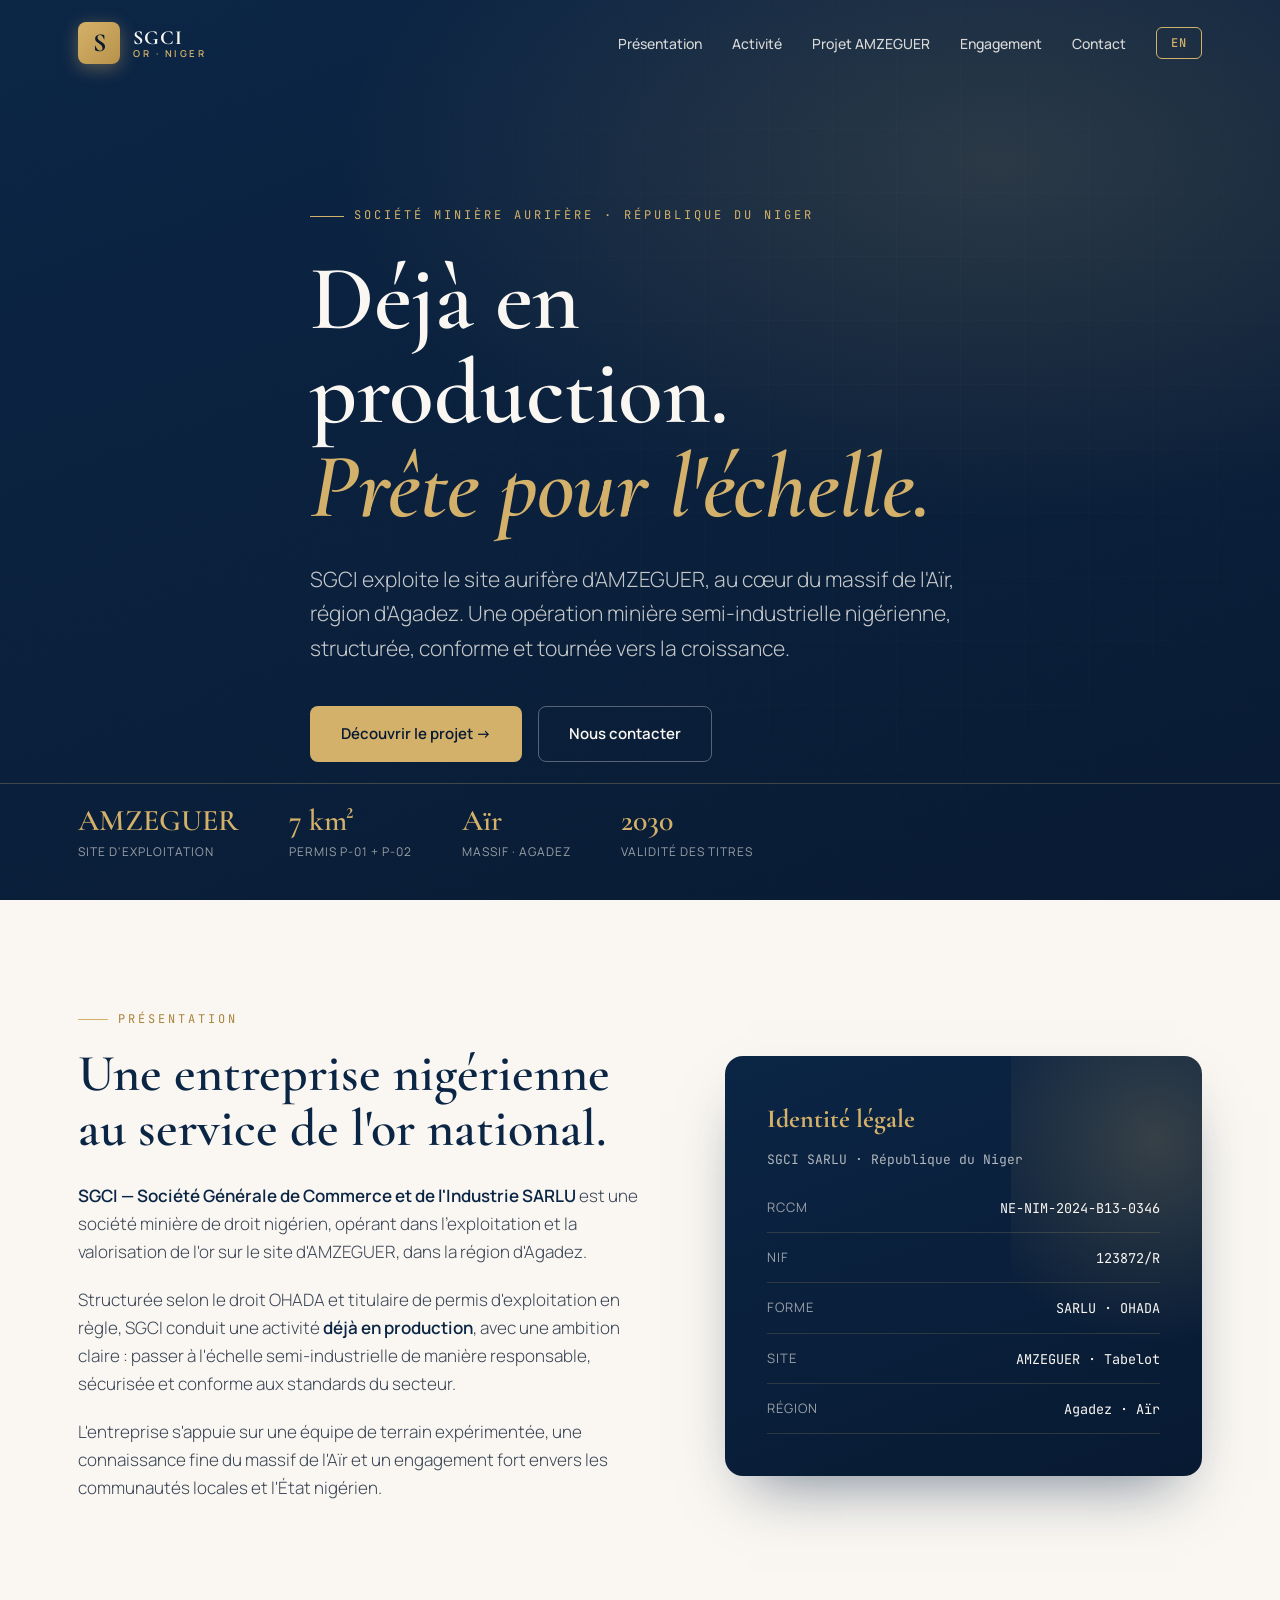
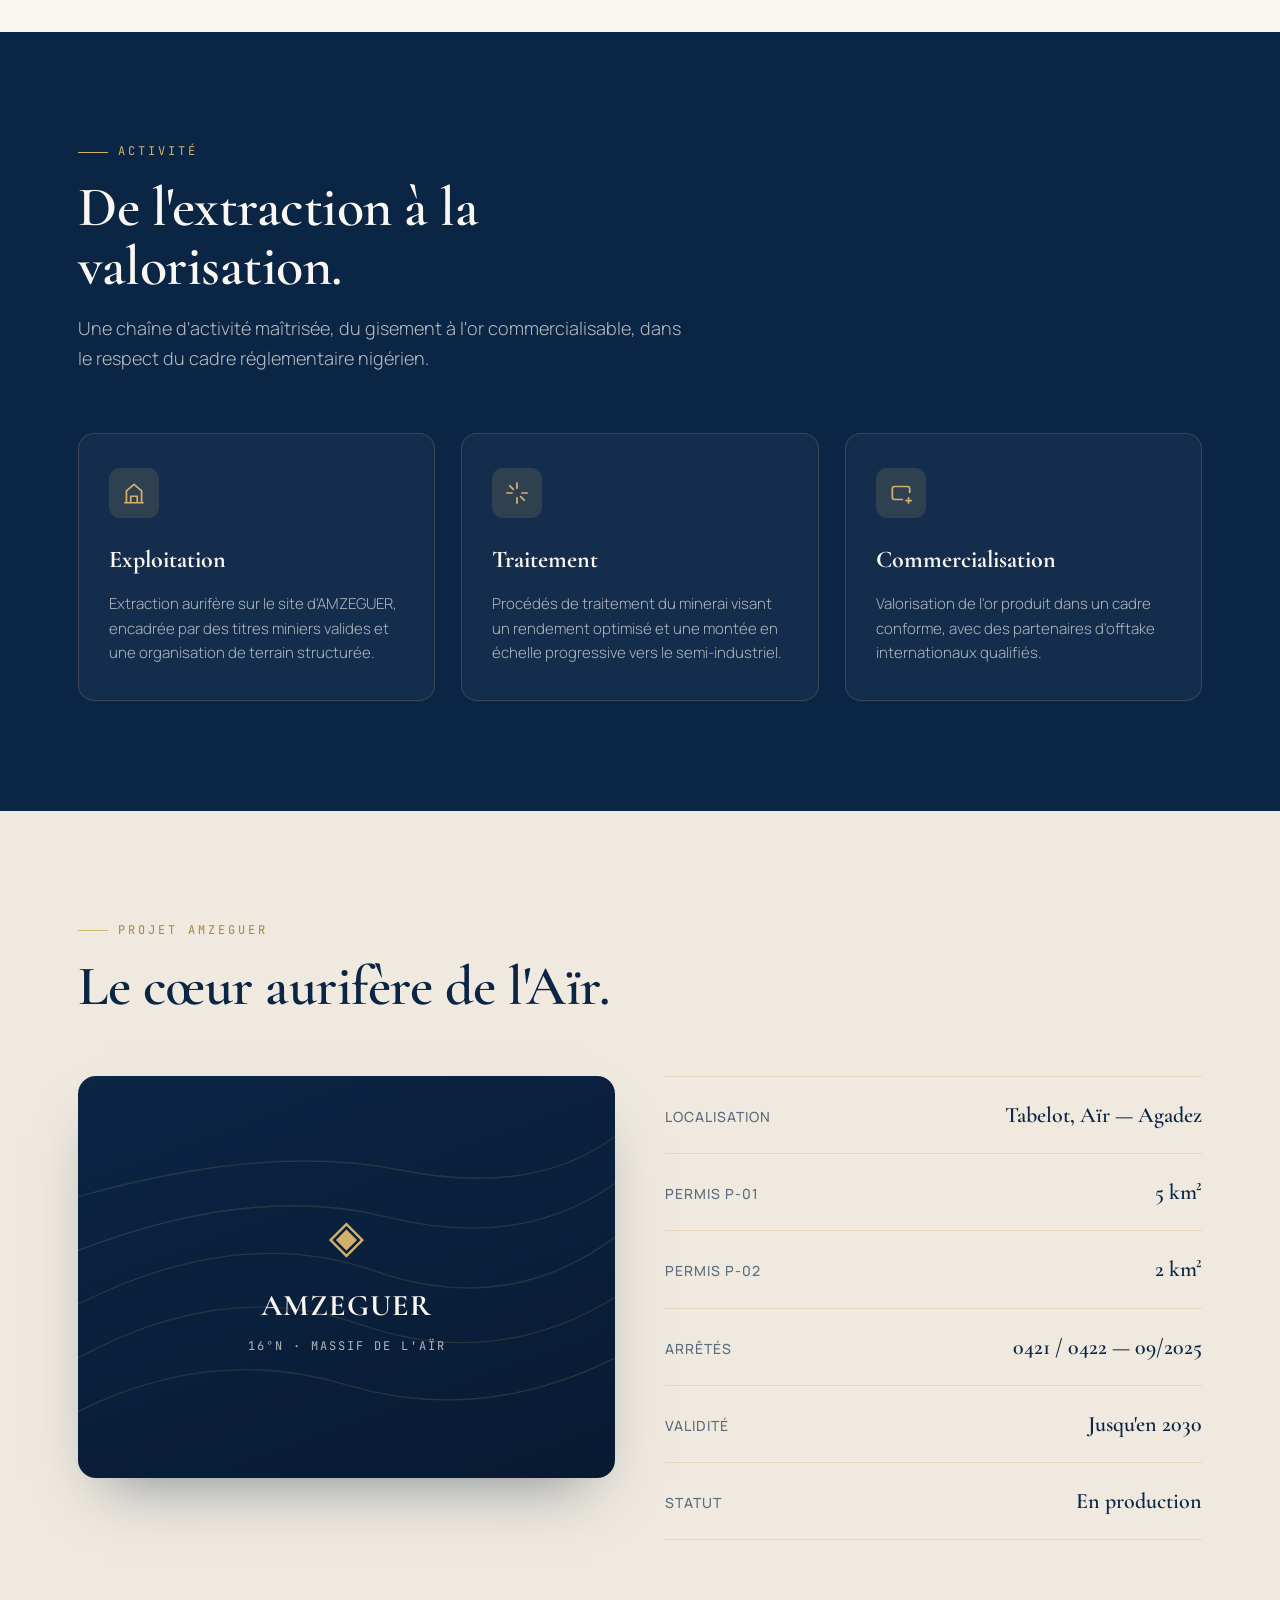
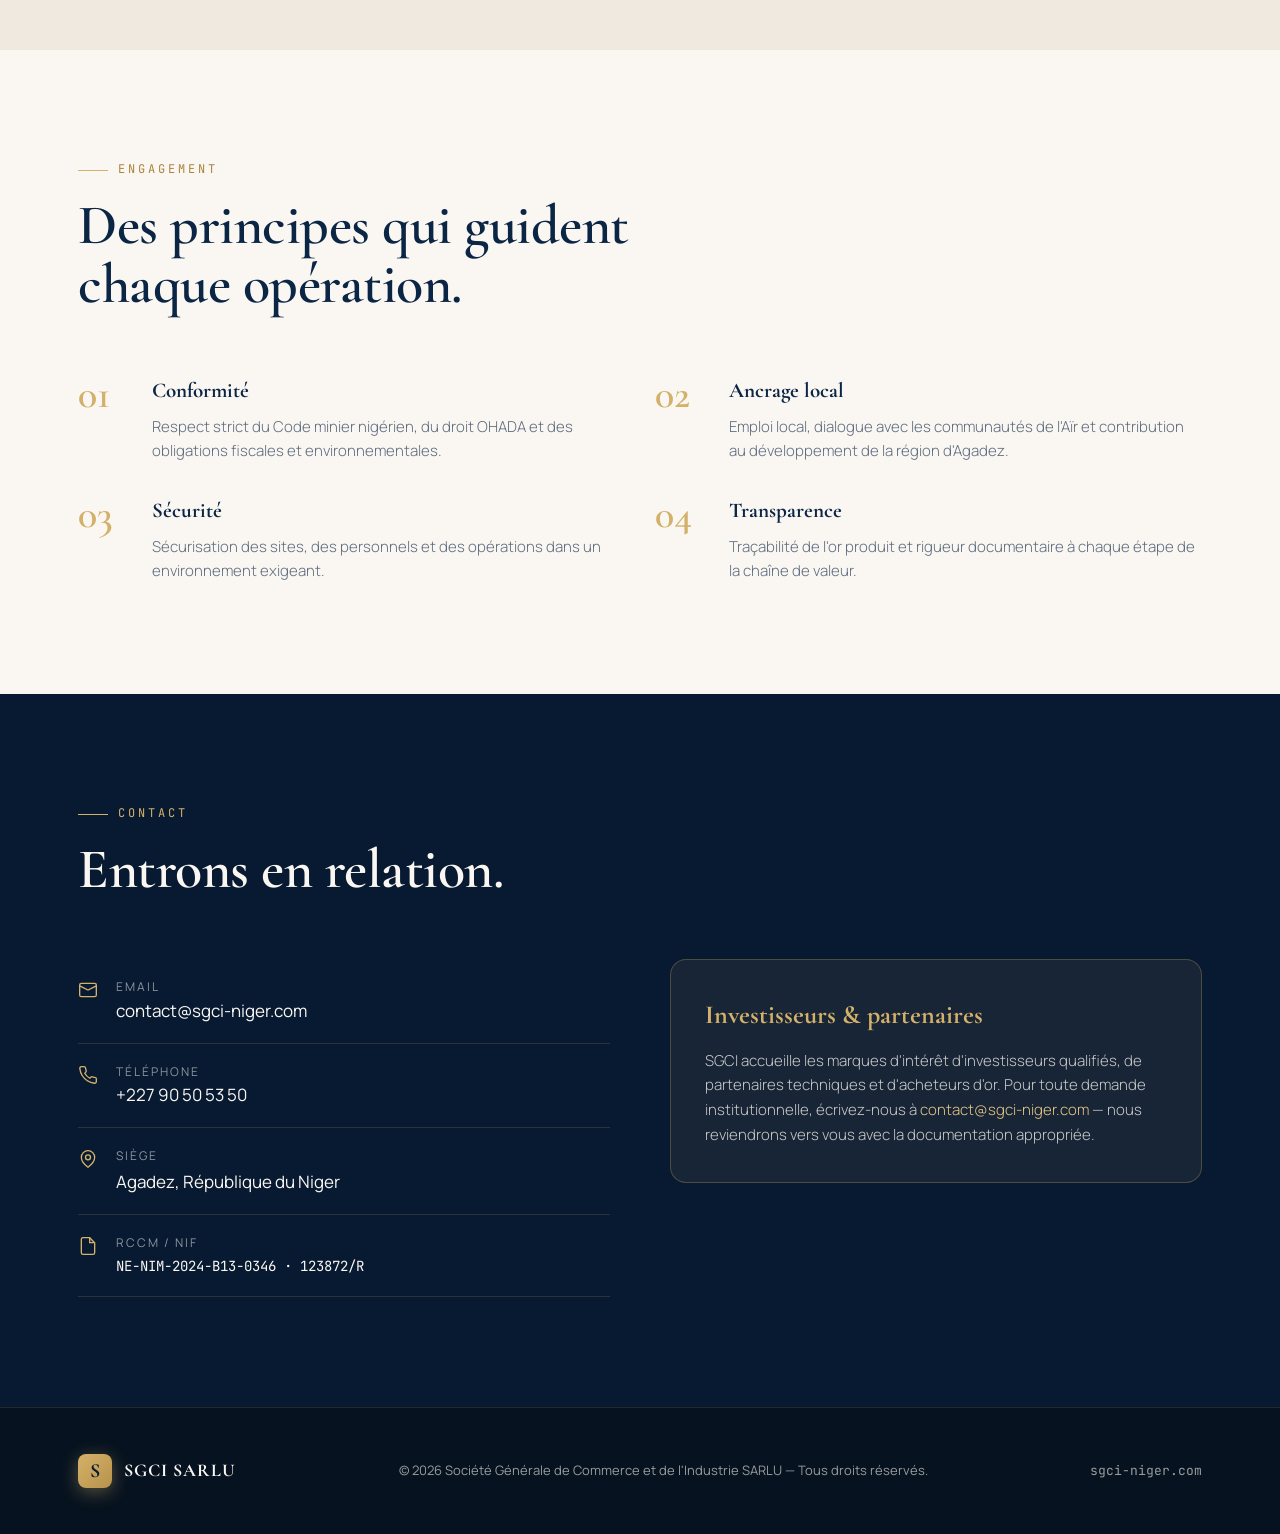
==== index.html @ c8d160c9 "Add files via upload" ====
<!DOCTYPE html>
<html lang="fr">
<head>
<meta charset="UTF-8" />
<meta name="viewport" content="width=device-width, initial-scale=1.0" />
<title>SGCI — Société Générale de Commerce et de l'Industrie | Mine d'or AMZEGUER, Niger</title>
<meta name="description" content="SGCI SARLU — société minière aurifère nigérienne. Exploitation semi-industrielle du site AMZEGUER, massif de l'Aïr, région d'Agadez. Déjà en production." />
<meta name="theme-color" content="#0B2545" />
<link rel="icon" href="data:image/svg+xml,<svg xmlns='http://www.w3.org/2000/svg' viewBox='0 0 100 100'><rect width='100' height='100' fill='%230B2545'/><text x='50' y='68' font-size='52' font-family='Georgia,serif' fill='%23D4B16A' text-anchor='middle' font-weight='700'>S</text></svg>" />
<meta property="og:title" content="SGCI — Mine d'or AMZEGUER, Niger" />
<meta property="og:description" content="Société minière aurifère nigérienne. Déjà en production. Prêt pour l'échelle." />
<meta property="og:type" content="website" />
<meta property="og:url" content="https://sgci-niger.com" />
<link rel="preconnect" href="https://fonts.googleapis.com" />
<link rel="preconnect" href="https://fonts.gstatic.com" crossorigin />
<link href="https://fonts.googleapis.com/css2?family=Cormorant+Garamond:wght@400;500;600;700&family=Manrope:wght@300;400;500;600;700;800&family=JetBrains+Mono:wght@400;500&display=swap" rel="stylesheet" />
<style>
  :root{
    --navy:#0B2545;
    --navy-deep:#081a32;
    --navy-soft:#13355c;
    --gold:#D4B16A;
    --gold-bright:#e6c886;
    --cream:#FAF7F2;
    --cream-dim:#efe9df;
    --ink:#1c2430;
    --muted:#5d6b7e;
    --line:rgba(212,177,106,.28);
  }
  *{margin:0;padding:0;box-sizing:border-box}
  html{scroll-behavior:smooth}
  body{
    font-family:'Manrope',system-ui,sans-serif;
    background:var(--cream);
    color:var(--ink);
    line-height:1.65;
    overflow-x:hidden;
    -webkit-font-smoothing:antialiased;
  }
  h1,h2,h3,.serif{font-family:'Cormorant Garamond',Georgia,serif}
  .mono{font-family:'JetBrains Mono',monospace}
  a{color:inherit;text-decoration:none}
  img{max-width:100%}
  .wrap{max-width:1180px;margin:0 auto;padding:0 28px}

  /* ===== NAV ===== */
  header{
    position:fixed;top:0;left:0;right:0;z-index:100;
    background:rgba(11,37,69,.0);
    transition:background .4s ease, box-shadow .4s ease, padding .4s ease;
    padding:22px 0;
  }
  header.scrolled{
    background:rgba(8,26,50,.96);
    backdrop-filter:blur(12px);
    box-shadow:0 1px 0 var(--line);
    padding:14px 0;
  }
  .navbar{display:flex;align-items:center;justify-content:space-between}
  .logo{display:flex;align-items:center;gap:13px;color:var(--cream)}
  .logo-mark{
    width:42px;height:42px;border-radius:8px;
    background:linear-gradient(135deg,var(--gold),#b8924a);
    display:grid;place-items:center;
    font-family:'Cormorant Garamond',serif;font-weight:700;font-size:26px;color:var(--navy-deep);
    box-shadow:0 4px 18px rgba(212,177,106,.4);
  }
  .logo-txt{display:flex;flex-direction:column;line-height:1.05}
  .logo-txt b{font-size:20px;font-weight:700;letter-spacing:1px;font-family:'Cormorant Garamond',serif}
  .logo-txt span{font-size:9.5px;letter-spacing:2.5px;text-transform:uppercase;color:var(--gold);font-weight:600}
  nav ul{display:flex;gap:30px;list-style:none;align-items:center}
  nav a{color:var(--cream);font-size:14px;font-weight:500;opacity:.85;transition:opacity .2s,color .2s;position:relative}
  nav a:hover{opacity:1;color:var(--gold-bright)}
  .lang-btn{
    border:1px solid var(--gold);color:var(--gold);
    background:transparent;padding:7px 14px;border-radius:6px;
    font-family:'JetBrains Mono',monospace;font-size:12px;font-weight:500;cursor:pointer;
    letter-spacing:1px;transition:all .25s;
  }
  .lang-btn:hover{background:var(--gold);color:var(--navy-deep)}
  .burger{display:none;flex-direction:column;gap:5px;cursor:pointer;background:none;border:none;padding:6px}
  .burger span{width:24px;height:2px;background:var(--cream);transition:.3s}

  /* ===== HERO ===== */
  .hero{
    min-height:100vh;position:relative;display:flex;align-items:center;
    background:
      radial-gradient(1100px 600px at 78% 18%, rgba(212,177,106,.16), transparent 60%),
      linear-gradient(160deg,var(--navy) 0%, var(--navy-deep) 100%);
    color:var(--cream);overflow:hidden;
  }
  .hero::after{
    content:"";position:absolute;inset:0;opacity:.5;pointer-events:none;
    background-image:
      linear-gradient(rgba(212,177,106,.05) 1px,transparent 1px),
      linear-gradient(90deg,rgba(212,177,106,.05) 1px,transparent 1px);
    background-size:64px 64px;
    mask-image:radial-gradient(circle at 70% 40%, black, transparent 75%);
  }
  .hero-grain{position:absolute;inset:0;opacity:.05;mix-blend-mode:overlay;pointer-events:none;
    background-image:url("data:image/svg+xml,%3Csvg xmlns='http://www.w3.org/2000/svg' width='200' height='200'%3E%3Cfilter id='n'%3E%3CfeTurbulence type='fractalNoise' baseFrequency='.9' numOctaves='3'/%3E%3C/filter%3E%3Crect width='200' height='200' filter='url(%23n)'/%3E%3C/svg%3E");}
  .hero-inner{position:relative;z-index:2;padding-top:60px}
  .eyebrow{
    display:inline-flex;align-items:center;gap:10px;
    font-family:'JetBrains Mono',monospace;font-size:12px;letter-spacing:3px;
    text-transform:uppercase;color:var(--gold);margin-bottom:26px;
    opacity:0;animation:rise .8s .1s forwards;
  }
  .eyebrow::before{content:"";width:34px;height:1px;background:var(--gold)}
  .hero h1{
    font-size:clamp(46px,7.5vw,92px);font-weight:600;line-height:1.02;
    letter-spacing:-.5px;margin-bottom:28px;max-width:15ch;
    opacity:0;animation:rise .9s .25s forwards;
  }
  .hero h1 em{font-style:italic;color:var(--gold)}
  .hero-sub{
    font-size:clamp(17px,2vw,21px);color:rgba(250,247,242,.78);
    max-width:54ch;font-weight:300;margin-bottom:40px;
    opacity:0;animation:rise .9s .45s forwards;
  }
  .hero-cta{display:flex;gap:16px;flex-wrap:wrap;opacity:0;animation:rise .9s .6s forwards}
  .btn{
    padding:15px 30px;border-radius:8px;font-weight:600;font-size:15px;
    cursor:pointer;transition:all .3s;display:inline-flex;align-items:center;gap:10px;border:1px solid transparent;
  }
  .btn-gold{background:var(--gold);color:var(--navy-deep)}
  .btn-gold:hover{background:var(--gold-bright);transform:translateY(-2px);box-shadow:0 10px 28px rgba(212,177,106,.35)}
  .btn-ghost{border-color:rgba(250,247,242,.32);color:var(--cream)}
  .btn-ghost:hover{border-color:var(--gold);color:var(--gold)}
  .hero-meta{
    position:absolute;bottom:38px;left:0;right:0;z-index:2;
    border-top:1px solid var(--line);
    opacity:0;animation:rise 1s .9s forwards;
  }
  .hero-meta .wrap{display:flex;gap:50px;flex-wrap:wrap;padding-top:22px}
  .hm-item .k{font-family:'Cormorant Garamond',serif;font-size:30px;color:var(--gold);font-weight:600;line-height:1}
  .hm-item .l{font-size:12px;color:rgba(250,247,242,.6);letter-spacing:1px;text-transform:uppercase;margin-top:6px}

  @keyframes rise{to{opacity:1;transform:translateY(0)}}
  .eyebrow,.hero h1,.hero-sub,.hero-cta,.hero-meta{transform:translateY(22px)}

  /* ===== SECTIONS ===== */
  section{padding:110px 0}
  .sec-head{margin-bottom:60px;max-width:62ch}
  .sec-tag{font-family:'JetBrains Mono',monospace;font-size:12px;letter-spacing:3px;text-transform:uppercase;color:#a8853d;margin-bottom:16px;display:flex;align-items:center;gap:10px}
  .sec-tag::before{content:"";width:30px;height:1px;background:var(--gold)}
  .sec-head h2{font-size:clamp(34px,4.6vw,56px);font-weight:600;line-height:1.05;letter-spacing:-.5px;color:var(--navy)}
  .sec-head p{margin-top:18px;font-size:18px;color:var(--muted);font-weight:300}

  /* about */
  .about{background:var(--cream)}
  .about-grid{display:grid;grid-template-columns:1.1fr .9fr;gap:64px;align-items:center}
  .about-text p{font-size:17px;color:#3a4555;margin-bottom:20px;font-weight:300}
  .about-text p strong{color:var(--navy);font-weight:600}
  .about-card{
    background:linear-gradient(160deg,var(--navy),var(--navy-deep));
    border-radius:18px;padding:42px;color:var(--cream);position:relative;overflow:hidden;
    box-shadow:0 30px 60px -25px rgba(11,37,69,.55);
  }
  .about-card::before{content:"";position:absolute;top:-40%;right:-20%;width:60%;height:120%;
    background:radial-gradient(circle,rgba(212,177,106,.22),transparent 70%)}
  .about-card h3{font-size:26px;color:var(--gold);margin-bottom:8px;position:relative}
  .about-card .reg{font-family:'JetBrains Mono',monospace;font-size:13px;color:rgba(250,247,242,.7);position:relative}
  .reg-list{margin-top:26px;position:relative;display:flex;flex-direction:column;gap:14px}
  .reg-row{display:flex;justify-content:space-between;gap:18px;border-bottom:1px solid rgba(212,177,106,.18);padding-bottom:13px}
  .reg-row .rk{font-size:13px;color:rgba(250,247,242,.6);text-transform:uppercase;letter-spacing:1px}
  .reg-row .rv{font-family:'JetBrains Mono',monospace;font-size:13.5px;color:var(--cream);text-align:right}

  /* activity / cards */
  .alt{background:var(--navy);color:var(--cream)}
  .alt .sec-head h2{color:var(--cream)}
  .alt .sec-tag{color:var(--gold)}
  .alt .sec-head p{color:rgba(250,247,242,.72)}
  .cards{display:grid;grid-template-columns:repeat(3,1fr);gap:26px}
  .card{
    background:rgba(250,247,242,.04);border:1px solid rgba(212,177,106,.2);
    border-radius:16px;padding:34px 30px;transition:transform .35s,border-color .35s,background .35s;
  }
  .card:hover{transform:translateY(-6px);border-color:var(--gold);background:rgba(212,177,106,.07)}
  .card .ico{width:50px;height:50px;border-radius:11px;background:rgba(212,177,106,.14);display:grid;place-items:center;margin-bottom:22px;color:var(--gold)}
  .card h3{font-size:24px;color:var(--cream);margin-bottom:12px}
  .card p{font-size:15px;color:rgba(250,247,242,.68);font-weight:300}

  /* project */
  .project{background:var(--cream-dim)}
  .proj-grid{display:grid;grid-template-columns:1fr 1fr;gap:50px;align-items:start}
  .proj-visual{
    background:linear-gradient(160deg,var(--navy),var(--navy-deep));border-radius:18px;
    aspect-ratio:4/3;position:relative;overflow:hidden;display:grid;place-items:center;
    box-shadow:0 30px 60px -28px rgba(11,37,69,.5);
  }
  .topo{position:absolute;inset:0;opacity:.5}
  .topo svg{width:100%;height:100%}
  .proj-visual .badge{
    position:relative;z-index:2;text-align:center;color:var(--cream);
  }
  .proj-visual .badge .pin{font-size:46px;color:var(--gold);margin-bottom:8px}
  .proj-visual .badge b{font-family:'Cormorant Garamond',serif;font-size:30px;display:block;letter-spacing:1px}
  .proj-visual .badge span{font-family:'JetBrains Mono',monospace;font-size:12px;color:rgba(250,247,242,.7);letter-spacing:2px}
  .proj-facts{display:flex;flex-direction:column;gap:0}
  .fact{border-bottom:1px solid var(--line);padding:20px 0;display:flex;justify-content:space-between;gap:20px;align-items:baseline}
  .fact:first-child{border-top:1px solid var(--line)}
  .fact .fk{font-size:14px;color:var(--muted);text-transform:uppercase;letter-spacing:1px;font-weight:500}
  .fact .fv{font-family:'Cormorant Garamond',serif;font-size:22px;color:var(--navy);font-weight:600;text-align:right}

  /* values */
  .values-grid{display:grid;grid-template-columns:repeat(2,1fr);gap:30px}
  .val{display:flex;gap:20px;align-items:flex-start}
  .val .n{font-family:'Cormorant Garamond',serif;font-size:40px;color:var(--gold);line-height:1;font-weight:600;min-width:54px}
  .val h3{font-size:21px;color:var(--navy);margin-bottom:6px}
  .val p{font-size:15px;color:var(--muted);font-weight:300}

  /* contact */
  .contact{background:var(--navy-deep);color:var(--cream)}
  .contact .sec-head h2{color:var(--cream)}
  .contact .sec-tag{color:var(--gold)}
  .ct-grid{display:grid;grid-template-columns:1fr 1fr;gap:60px;align-items:start}
  .ct-row{display:flex;gap:18px;align-items:flex-start;padding:18px 0;border-bottom:1px solid rgba(212,177,106,.16)}
  .ct-row .ci{color:var(--gold);margin-top:3px}
  .ct-row .cl{font-size:12px;letter-spacing:2px;text-transform:uppercase;color:rgba(250,247,242,.55)}
  .ct-row .cv{font-size:17px;color:var(--cream);margin-top:2px}
  .ct-row a.cv:hover{color:var(--gold-bright)}
  .ct-note{background:rgba(212,177,106,.08);border:1px solid var(--line);border-radius:16px;padding:34px}
  .ct-note h3{font-size:26px;color:var(--gold);margin-bottom:12px}
  .ct-note p{font-size:15px;color:rgba(250,247,242,.78);font-weight:300}

  /* footer */
  footer{background:#06121f;color:rgba(250,247,242,.6);padding:46px 0;border-top:1px solid rgba(212,177,106,.15)}
  .foot{display:flex;justify-content:space-between;align-items:center;gap:24px;flex-wrap:wrap}
  .foot .fl{display:flex;align-items:center;gap:12px;color:var(--cream)}
  .foot .fl b{font-family:'Cormorant Garamond',serif;font-size:18px;letter-spacing:1px}
  .foot small{font-size:13px}

  /* reveal */
  .reveal{opacity:0;transform:translateY(34px);transition:opacity .8s ease,transform .8s ease}
  .reveal.in{opacity:1;transform:none}

  /* responsive */
  @media(max-width:900px){
    nav ul{position:fixed;inset:0 0 0 auto;width:74%;max-width:320px;background:var(--navy-deep);
      flex-direction:column;justify-content:center;gap:28px;transform:translateX(100%);transition:transform .4s;padding:40px}
    nav ul.open{transform:translateX(0)}
    .burger{display:flex;z-index:120}
    .about-grid,.proj-grid,.ct-grid,.values-grid{grid-template-columns:1fr;gap:40px}
    .cards{grid-template-columns:1fr}
    section{padding:80px 0}
    .hero-meta{position:static;margin-top:50px}
  }
</style>
</head>
<body>

<header id="hdr">
  <div class="wrap navbar">
    <a href="#top" class="logo">
      <span class="logo-mark">S</span>
      <span class="logo-txt"><b>SGCI</b><span data-i18n="brandSub">Or · Niger</span></span>
    </a>
    <nav>
      <ul id="menu">
        <li><a href="#about" data-i18n="navAbout">Présentation</a></li>
        <li><a href="#activity" data-i18n="navActivity">Activité</a></li>
        <li><a href="#project" data-i18n="navProject">Projet AMZEGUER</a></li>
        <li><a href="#values" data-i18n="navValues">Engagement</a></li>
        <li><a href="#contact" data-i18n="navContact">Contact</a></li>
        <li><button class="lang-btn" id="lang">EN</button></li>
      </ul>
    </nav>
    <button class="burger" id="burger"><span></span><span></span><span></span></button>
  </div>
</header>

<!-- HERO -->
<section class="hero" id="top">
  <div class="hero-grain"></div>
  <div class="wrap hero-inner">
    <span class="eyebrow" data-i18n="heroEyebrow">Société minière aurifère · République du Niger</span>
    <h1 data-i18n="heroTitle">Déjà en production.<br><em>Prête pour l'échelle.</em></h1>
    <p class="hero-sub" data-i18n="heroSub">SGCI exploite le site aurifère d'AMZEGUER, au cœur du massif de l'Aïr, région d'Agadez. Une opération minière semi-industrielle nigérienne, structurée, conforme et tournée vers la croissance.</p>
    <div class="hero-cta">
      <a href="#project" class="btn btn-gold" data-i18n="heroCta1">Découvrir le projet →</a>
      <a href="#contact" class="btn btn-ghost" data-i18n="heroCta2">Nous contacter</a>
    </div>
  </div>
  <div class="hero-meta">
    <div class="wrap">
      <div class="hm-item"><div class="k">AMZEGUER</div><div class="l" data-i18n="hmSite">Site d'exploitation</div></div>
      <div class="hm-item"><div class="k">7 km²</div><div class="l" data-i18n="hmPermits">Permis P-01 + P-02</div></div>
      <div class="hm-item"><div class="k">Aïr</div><div class="l" data-i18n="hmRegion">Massif · Agadez</div></div>
      <div class="hm-item"><div class="k">2030</div><div class="l" data-i18n="hmValidity">Validité des titres</div></div>
    </div>
  </div>
</section>

<!-- ABOUT -->
<section class="about" id="about">
  <div class="wrap">
    <div class="about-grid">
      <div class="about-text reveal">
        <div class="sec-tag" data-i18n="navAbout">Présentation</div>
        <h2 class="serif" style="font-size:clamp(32px,4.4vw,52px);font-weight:600;color:var(--navy);line-height:1.06;margin-bottom:26px" data-i18n="aboutH">Une entreprise nigérienne au service de l'or national.</h2>
        <p data-i18n="aboutP1"><strong>SGCI — Société Générale de Commerce et de l'Industrie SARLU</strong> est une société minière de droit nigérien, opérant dans l'exploitation et la valorisation de l'or sur le site d'AMZEGUER, dans la région d'Agadez.</p>
        <p data-i18n="aboutP2">Structurée selon le droit OHADA et titulaire de permis d'exploitation en règle, SGCI conduit une activité <strong>déjà en production</strong>, avec une ambition claire : passer à l'échelle semi-industrielle de manière responsable, sécurisée et conforme aux standards du secteur.</p>
        <p data-i18n="aboutP3">L'entreprise s'appuie sur une équipe de terrain expérimentée, une connaissance fine du massif de l'Aïr et un engagement fort envers les communautés locales et l'État nigérien.</p>
      </div>
      <div class="about-card reveal">
        <h3 class="serif" data-i18n="cardTitle">Identité légale</h3>
        <div class="reg" data-i18n="cardSub">SGCI SARLU · République du Niger</div>
        <div class="reg-list">
          <div class="reg-row"><span class="rk">RCCM</span><span class="rv">NE-NIM-2024-B13-0346</span></div>
          <div class="reg-row"><span class="rk">NIF</span><span class="rv">123872/R</span></div>
          <div class="reg-row"><span class="rk" data-i18n="rkForm">Forme</span><span class="rv">SARLU · OHADA</span></div>
          <div class="reg-row"><span class="rk" data-i18n="rkSite">Site</span><span class="rv">AMZEGUER · Tabelot</span></div>
          <div class="reg-row"><span class="rk" data-i18n="rkRegion">Région</span><span class="rv">Agadez · Aïr</span></div>
        </div>
      </div>
    </div>
  </div>
</section>

<!-- ACTIVITY -->
<section class="alt" id="activity">
  <div class="wrap">
    <div class="sec-head reveal">
      <div class="sec-tag" data-i18n="navActivity">Activité</div>
      <h2 data-i18n="actH">De l'extraction à la valorisation.</h2>
      <p data-i18n="actP">Une chaîne d'activité maîtrisée, du gisement à l'or commercialisable, dans le respect du cadre réglementaire nigérien.</p>
    </div>
    <div class="cards">
      <div class="card reveal">
        <div class="ico"><svg width="26" height="26" viewBox="0 0 24 24" fill="none" stroke="currentColor" stroke-width="1.6"><path d="M3 21h18M5 21V10l7-6 7 6v11M9 21v-6h6v6"/></svg></div>
        <h3 class="serif" data-i18n="act1H">Exploitation</h3>
        <p data-i18n="act1P">Extraction aurifère sur le site d'AMZEGUER, encadrée par des titres miniers valides et une organisation de terrain structurée.</p>
      </div>
      <div class="card reveal">
        <div class="ico"><svg width="26" height="26" viewBox="0 0 24 24" fill="none" stroke="currentColor" stroke-width="1.6"><path d="M12 2v6m0 8v6M4.9 4.9l4.2 4.2m5.8 5.8l4.2 4.2M2 12h6m8 0h6"/></svg></div>
        <h3 class="serif" data-i18n="act2H">Traitement</h3>
        <p data-i18n="act2P">Procédés de traitement du minerai visant un rendement optimisé et une montée en échelle progressive vers le semi-industriel.</p>
      </div>
      <div class="card reveal">
        <div class="ico"><svg width="26" height="26" viewBox="0 0 24 24" fill="none" stroke="currentColor" stroke-width="1.6"><path d="M20 12V8a2 2 0 0 0-2-2H6a2 2 0 0 0-2 2v8a2 2 0 0 0 2 2h8M16 19h6M19 16v6"/></svg></div>
        <h3 class="serif" data-i18n="act3H">Commercialisation</h3>
        <p data-i18n="act3P">Valorisation de l'or produit dans un cadre conforme, avec des partenaires d'offtake internationaux qualifiés.</p>
      </div>
    </div>
  </div>
</section>

<!-- PROJECT -->
<section class="project" id="project">
  <div class="wrap">
    <div class="sec-head reveal">
      <div class="sec-tag" data-i18n="navProject">Projet AMZEGUER</div>
      <h2 data-i18n="projH">Le cœur aurifère de l'Aïr.</h2>
    </div>
    <div class="proj-grid">
      <div class="proj-visual reveal">
        <div class="topo">
          <svg viewBox="0 0 400 300" preserveAspectRatio="none" fill="none" stroke="rgba(212,177,106,.3)" stroke-width="1">
            <path d="M0 250 Q100 200 200 230 T400 210"/><path d="M0 210 Q110 150 210 185 T400 165"/>
            <path d="M0 170 Q120 110 220 145 T400 120"/><path d="M0 130 Q130 80 230 105 T400 80"/>
            <path d="M0 90 Q140 50 240 70 T400 45"/>
          </svg>
        </div>
        <div class="badge">
          <div class="pin">◈</div>
          <b>AMZEGUER</b>
          <span>16°N · MASSIF DE L'AÏR</span>
        </div>
      </div>
      <div class="proj-facts reveal">
        <div class="fact"><span class="fk" data-i18n="pf1k">Localisation</span><span class="fv" data-i18n="pf1v">Tabelot, Aïr — Agadez</span></div>
        <div class="fact"><span class="fk" data-i18n="pf2k">Permis P-01</span><span class="fv">5 km²</span></div>
        <div class="fact"><span class="fk" data-i18n="pf3k">Permis P-02</span><span class="fv">2 km²</span></div>
        <div class="fact"><span class="fk" data-i18n="pf4k">Arrêtés</span><span class="fv">0421 / 0422 — 09/2025</span></div>
        <div class="fact"><span class="fk" data-i18n="pf5k" data-i18n-attr>Validité</span><span class="fv" data-i18n="pf5v">Jusqu'en 2030</span></div>
        <div class="fact"><span class="fk" data-i18n="pf6k">Statut</span><span class="fv" data-i18n="pf6v">En production</span></div>
      </div>
    </div>
  </div>
</section>

<!-- VALUES -->
<section class="values" id="values">
  <div class="wrap">
    <div class="sec-head reveal">
      <div class="sec-tag" data-i18n="navValues">Engagement</div>
      <h2 data-i18n="valH">Des principes qui guident chaque opération.</h2>
    </div>
    <div class="values-grid">
      <div class="val reveal"><span class="n">01</span><div><h3 class="serif" data-i18n="v1H">Conformité</h3><p data-i18n="v1P">Respect strict du Code minier nigérien, du droit OHADA et des obligations fiscales et environnementales.</p></div></div>
      <div class="val reveal"><span class="n">02</span><div><h3 class="serif" data-i18n="v2H">Ancrage local</h3><p data-i18n="v2P">Emploi local, dialogue avec les communautés de l'Aïr et contribution au développement de la région d'Agadez.</p></div></div>
      <div class="val reveal"><span class="n">03</span><div><h3 class="serif" data-i18n="v3H">Sécurité</h3><p data-i18n="v3P">Sécurisation des sites, des personnels et des opérations dans un environnement exigeant.</p></div></div>
      <div class="val reveal"><span class="n">04</span><div><h3 class="serif" data-i18n="v4H">Transparence</h3><p data-i18n="v4P">Traçabilité de l'or produit et rigueur documentaire à chaque étape de la chaîne de valeur.</p></div></div>
    </div>
  </div>
</section>

<!-- CONTACT -->
<section class="contact" id="contact">
  <div class="wrap">
    <div class="sec-head reveal">
      <div class="sec-tag" data-i18n="navContact">Contact</div>
      <h2 data-i18n="ctH">Entrons en relation.</h2>
    </div>
    <div class="ct-grid">
      <div class="reveal">
        <div class="ct-row"><span class="ci"><svg width="20" height="20" viewBox="0 0 24 24" fill="none" stroke="currentColor" stroke-width="1.6"><rect x="2" y="4" width="20" height="16" rx="2"/><path d="m22 7-10 5L2 7"/></svg></span><div><div class="cl" data-i18n="clMail">Email</div><a class="cv" href="mailto:contact@sgci-niger.com">contact@sgci-niger.com</a></div></div>
        <div class="ct-row"><span class="ci"><svg width="20" height="20" viewBox="0 0 24 24" fill="none" stroke="currentColor" stroke-width="1.6"><path d="M22 16.9v3a2 2 0 0 1-2.2 2 19.8 19.8 0 0 1-8.6-3 19.5 19.5 0 0 1-6-6 19.8 19.8 0 0 1-3-8.6A2 2 0 0 1 4.1 2h3a2 2 0 0 1 2 1.7c.1 1 .4 1.9.7 2.8a2 2 0 0 1-.5 2.1L8.1 9.9a16 16 0 0 0 6 6l1.3-1.3a2 2 0 0 1 2.1-.4c.9.3 1.8.6 2.8.7a2 2 0 0 1 1.8 2Z"/></svg></span><div><div class="cl" data-i18n="clPhone">Téléphone</div><a class="cv" href="tel:+22790505350">+227 90 50 53 50</a></div></div>
        <div class="ct-row"><span class="ci"><svg width="20" height="20" viewBox="0 0 24 24" fill="none" stroke="currentColor" stroke-width="1.6"><path d="M20 10c0 6-8 12-8 12s-8-6-8-12a8 8 0 0 1 16 0Z"/><circle cx="12" cy="10" r="3"/></svg></span><div><div class="cl" data-i18n="clAddr">Siège</div><div class="cv" data-i18n="clAddrV">Agadez, République du Niger</div></div></div>
        <div class="ct-row"><span class="ci"><svg width="20" height="20" viewBox="0 0 24 24" fill="none" stroke="currentColor" stroke-width="1.6"><path d="M14 2H6a2 2 0 0 0-2 2v16a2 2 0 0 0 2 2h12a2 2 0 0 0 2-2V8z"/><path d="M14 2v6h6"/></svg></span><div><div class="cl">RCCM / NIF</div><div class="cv mono" style="font-size:14px">NE-NIM-2024-B13-0346 · 123872/R</div></div></div>
      </div>
      <div class="ct-note reveal">
        <h3 class="serif" data-i18n="noteH">Investisseurs & partenaires</h3>
        <p data-i18n="noteP">SGCI accueille les marques d'intérêt d'investisseurs qualifiés, de partenaires techniques et d'acheteurs d'or. Pour toute demande institutionnelle, écrivez-nous à <a href="mailto:contact@sgci-niger.com" style="color:var(--gold-bright)">contact@sgci-niger.com</a> — nous reviendrons vers vous avec la documentation appropriée.</p>
      </div>
    </div>
  </div>
</section>

<footer>
  <div class="wrap foot">
    <div class="fl"><span class="logo-mark" style="width:34px;height:34px;font-size:20px">S</span><b>SGCI SARLU</b></div>
    <small data-i18n="footRights">© 2026 Société Générale de Commerce et de l'Industrie SARLU — Tous droits réservés.</small>
    <small class="mono">sgci-niger.com</small>
  </div>
</footer>

<script>
  /* ===== i18n ===== */
  const I18N = {
    fr:{
      brandSub:"Or · Niger",
      navAbout:"Présentation",navActivity:"Activité",navProject:"Projet AMZEGUER",navValues:"Engagement",navContact:"Contact",
      heroEyebrow:"Société minière aurifère · République du Niger",
      heroTitle:"Déjà en production.<br><em>Prête pour l'échelle.</em>",
      heroSub:"SGCI exploite le site aurifère d'AMZEGUER, au cœur du massif de l'Aïr, région d'Agadez. Une opération minière semi-industrielle nigérienne, structurée, conforme et tournée vers la croissance.",
      heroCta1:"Découvrir le projet →",heroCta2:"Nous contacter",
      hmSite:"Site d'exploitation",hmPermits:"Permis P-01 + P-02",hmRegion:"Massif · Agadez",hmValidity:"Validité des titres",
      aboutH:"Une entreprise nigérienne au service de l'or national.",
      aboutP1:"<strong>SGCI — Société Générale de Commerce et de l'Industrie SARLU</strong> est une société minière de droit nigérien, opérant dans l'exploitation et la valorisation de l'or sur le site d'AMZEGUER, dans la région d'Agadez.",
      aboutP2:"Structurée selon le droit OHADA et titulaire de permis d'exploitation en règle, SGCI conduit une activité <strong>déjà en production</strong>, avec une ambition claire : passer à l'échelle semi-industrielle de manière responsable, sécurisée et conforme aux standards du secteur.",
      aboutP3:"L'entreprise s'appuie sur une équipe de terrain expérimentée, une connaissance fine du massif de l'Aïr et un engagement fort envers les communautés locales et l'État nigérien.",
      cardTitle:"Identité légale",cardSub:"SGCI SARLU · République du Niger",
      rkForm:"Forme",rkSite:"Site",rkRegion:"Région",
      actH:"De l'extraction à la valorisation.",
      actP:"Une chaîne d'activité maîtrisée, du gisement à l'or commercialisable, dans le respect du cadre réglementaire nigérien.",
      act1H:"Exploitation",act1P:"Extraction aurifère sur le site d'AMZEGUER, encadrée par des titres miniers valides et une organisation de terrain structurée.",
      act2H:"Traitement",act2P:"Procédés de traitement du minerai visant un rendement optimisé et une montée en échelle progressive vers le semi-industriel.",
      act3H:"Commercialisation",act3P:"Valorisation de l'or produit dans un cadre conforme, avec des partenaires d'offtake internationaux qualifiés.",
      projH:"Le cœur aurifère de l'Aïr.",
      pf1k:"Localisation",pf1v:"Tabelot, Aïr — Agadez",pf2k:"Permis P-01",pf3k:"Permis P-02",pf4k:"Arrêtés",pf5k:"Validité",pf5v:"Jusqu'en 2030",pf6k:"Statut",pf6v:"En production",
      valH:"Des principes qui guident chaque opération.",
      v1H:"Conformité",v1P:"Respect strict du Code minier nigérien, du droit OHADA et des obligations fiscales et environnementales.",
      v2H:"Ancrage local",v2P:"Emploi local, dialogue avec les communautés de l'Aïr et contribution au développement de la région d'Agadez.",
      v3H:"Sécurité",v3P:"Sécurisation des sites, des personnels et des opérations dans un environnement exigeant.",
      v4H:"Transparence",v4P:"Traçabilité de l'or produit et rigueur documentaire à chaque étape de la chaîne de valeur.",
      ctH:"Entrons en relation.",
      clMail:"Email",clPhone:"Téléphone",clAddr:"Siège",clAddrV:"Agadez, République du Niger",
      noteH:"Investisseurs & partenaires",
      noteP:"SGCI accueille les marques d'intérêt d'investisseurs qualifiés, de partenaires techniques et d'acheteurs d'or. Pour toute demande institutionnelle, écrivez-nous à <a href='mailto:contact@sgci-niger.com' style='color:var(--gold-bright)'>contact@sgci-niger.com</a> — nous reviendrons vers vous avec la documentation appropriée.",
      footRights:"© 2026 Société Générale de Commerce et de l'Industrie SARLU — Tous droits réservés."
    },
    en:{
      brandSub:"Gold · Niger",
      navAbout:"Company",navActivity:"Activity",navProject:"AMZEGUER Project",navValues:"Commitment",navContact:"Contact",
      heroEyebrow:"Gold mining company · Republic of Niger",
      heroTitle:"Already in production.<br><em>Ready to scale.</em>",
      heroSub:"SGCI operates the AMZEGUER gold site, in the heart of the Aïr massif, Agadez region. A structured, compliant, growth-oriented Nigerien semi-industrial mining operation.",
      heroCta1:"Explore the project →",heroCta2:"Contact us",
      hmSite:"Operating site",hmPermits:"Permits P-01 + P-02",hmRegion:"Massif · Agadez",hmValidity:"Title validity",
      aboutH:"A Nigerien company in service of national gold.",
      aboutP1:"<strong>SGCI — Société Générale de Commerce et de l'Industrie SARLU</strong> is a Nigerien mining company engaged in the extraction and valorization of gold at the AMZEGUER site, in the Agadez region.",
      aboutP2:"Structured under OHADA law and holding valid exploitation permits, SGCI runs an operation that is <strong>already in production</strong>, with a clear ambition: to scale to semi-industrial capacity responsibly, securely and to industry standards.",
      aboutP3:"The company relies on an experienced field team, deep knowledge of the Aïr massif and a strong commitment to local communities and the Nigerien State.",
      cardTitle:"Legal identity",cardSub:"SGCI SARLU · Republic of Niger",
      rkForm:"Form",rkSite:"Site",rkRegion:"Region",
      actH:"From extraction to valorization.",
      actP:"A mastered value chain, from deposit to marketable gold, in compliance with the Nigerien regulatory framework.",
      act1H:"Extraction",act1P:"Gold extraction at the AMZEGUER site, governed by valid mining titles and a structured field organization.",
      act2H:"Processing",act2P:"Ore processing methods aimed at optimized recovery and a progressive ramp-up toward semi-industrial scale.",
      act3H:"Trading",act3P:"Valorization of produced gold within a compliant framework, with qualified international offtake partners.",
      projH:"The golden heart of the Aïr.",
      pf1k:"Location",pf1v:"Tabelot, Aïr — Agadez",pf2k:"Permit P-01",pf3k:"Permit P-02",pf4k:"Decrees",pf5k:"Validity",pf5v:"Until 2030",pf6k:"Status",pf6v:"In production",
      valH:"Principles that guide every operation.",
      v1H:"Compliance",v1P:"Strict adherence to the Nigerien Mining Code, OHADA law, and fiscal and environmental obligations.",
      v2H:"Local roots",v2P:"Local employment, dialogue with Aïr communities and contribution to the development of the Agadez region.",
      v3H:"Security",v3P:"Securing sites, personnel and operations in a demanding environment.",
      v4H:"Transparency",v4P:"Traceability of produced gold and documentary rigor at every step of the value chain.",
      ctH:"Let's connect.",
      clMail:"Email",clPhone:"Phone",clAddr:"Head office",clAddrV:"Agadez, Republic of Niger",
      noteH:"Investors & partners",
      noteP:"SGCI welcomes expressions of interest from qualified investors, technical partners and gold buyers. For any institutional enquiry, write to us at <a href='mailto:contact@sgci-niger.com' style='color:var(--gold-bright)'>contact@sgci-niger.com</a> — we will revert with the appropriate documentation.",
      footRights:"© 2026 Société Générale de Commerce et de l'Industrie SARLU — All rights reserved."
    }
  };
  let lang='fr';
  function applyLang(l){
    lang=l;
    document.documentElement.lang=l;
    document.querySelectorAll('[data-i18n]').forEach(el=>{
      const k=el.getAttribute('data-i18n');
      if(I18N[l][k]!==undefined) el.innerHTML=I18N[l][k];
    });
    document.getElementById('lang').textContent = l==='fr'?'EN':'FR';
  }
  document.getElementById('lang').addEventListener('click',()=>applyLang(lang==='fr'?'en':'fr'));

  /* nav scroll */
  const hdr=document.getElementById('hdr');
  addEventListener('scroll',()=>hdr.classList.toggle('scrolled',scrollY>40));
  /* burger */
  const burger=document.getElementById('burger'),menu=document.getElementById('menu');
  burger.addEventListener('click',()=>menu.classList.toggle('open'));
  menu.querySelectorAll('a').forEach(a=>a.addEventListener('click',()=>menu.classList.remove('open')));
  /* reveal */
  const io=new IntersectionObserver(es=>es.forEach(e=>{if(e.isIntersecting){e.target.classList.add('in');io.unobserve(e.target)}}),{threshold:.15});
  document.querySelectorAll('.reveal').forEach(el=>io.observe(el));

  applyLang('fr');
</script>
</body>
</html>
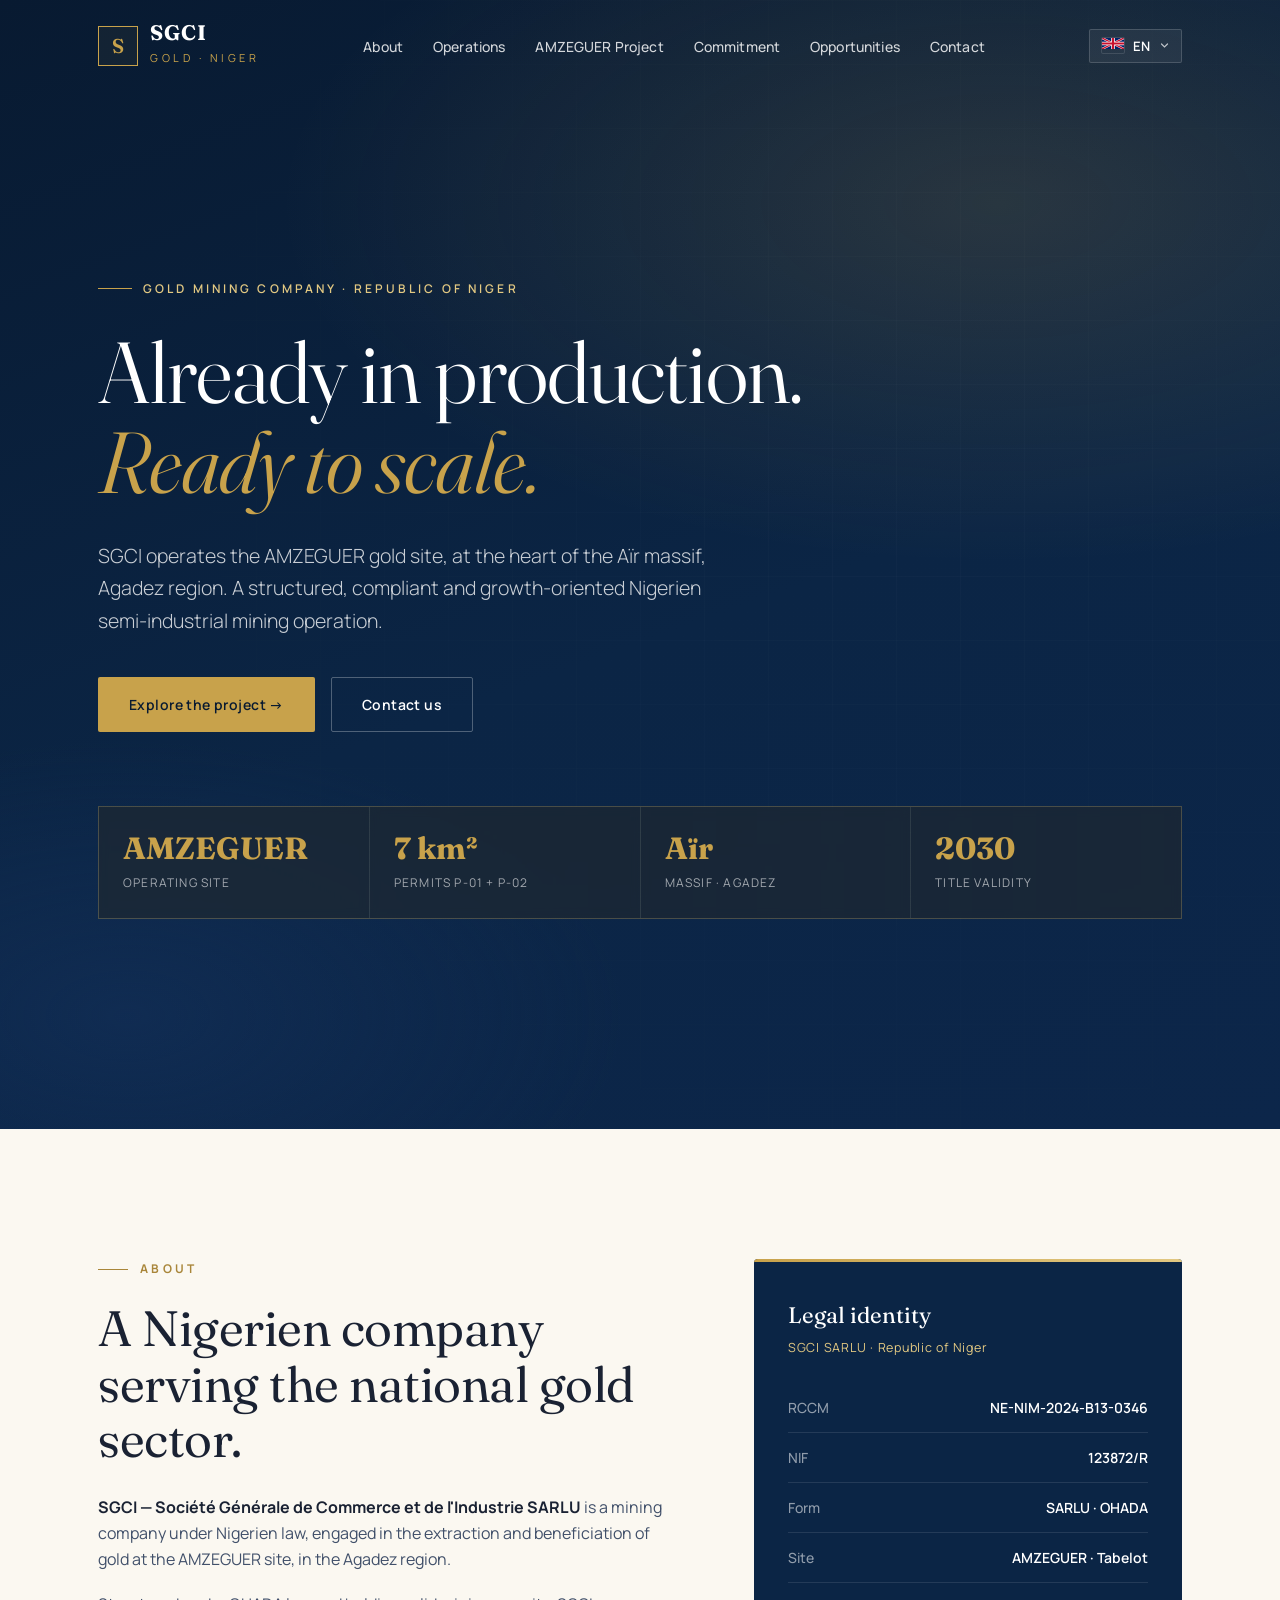
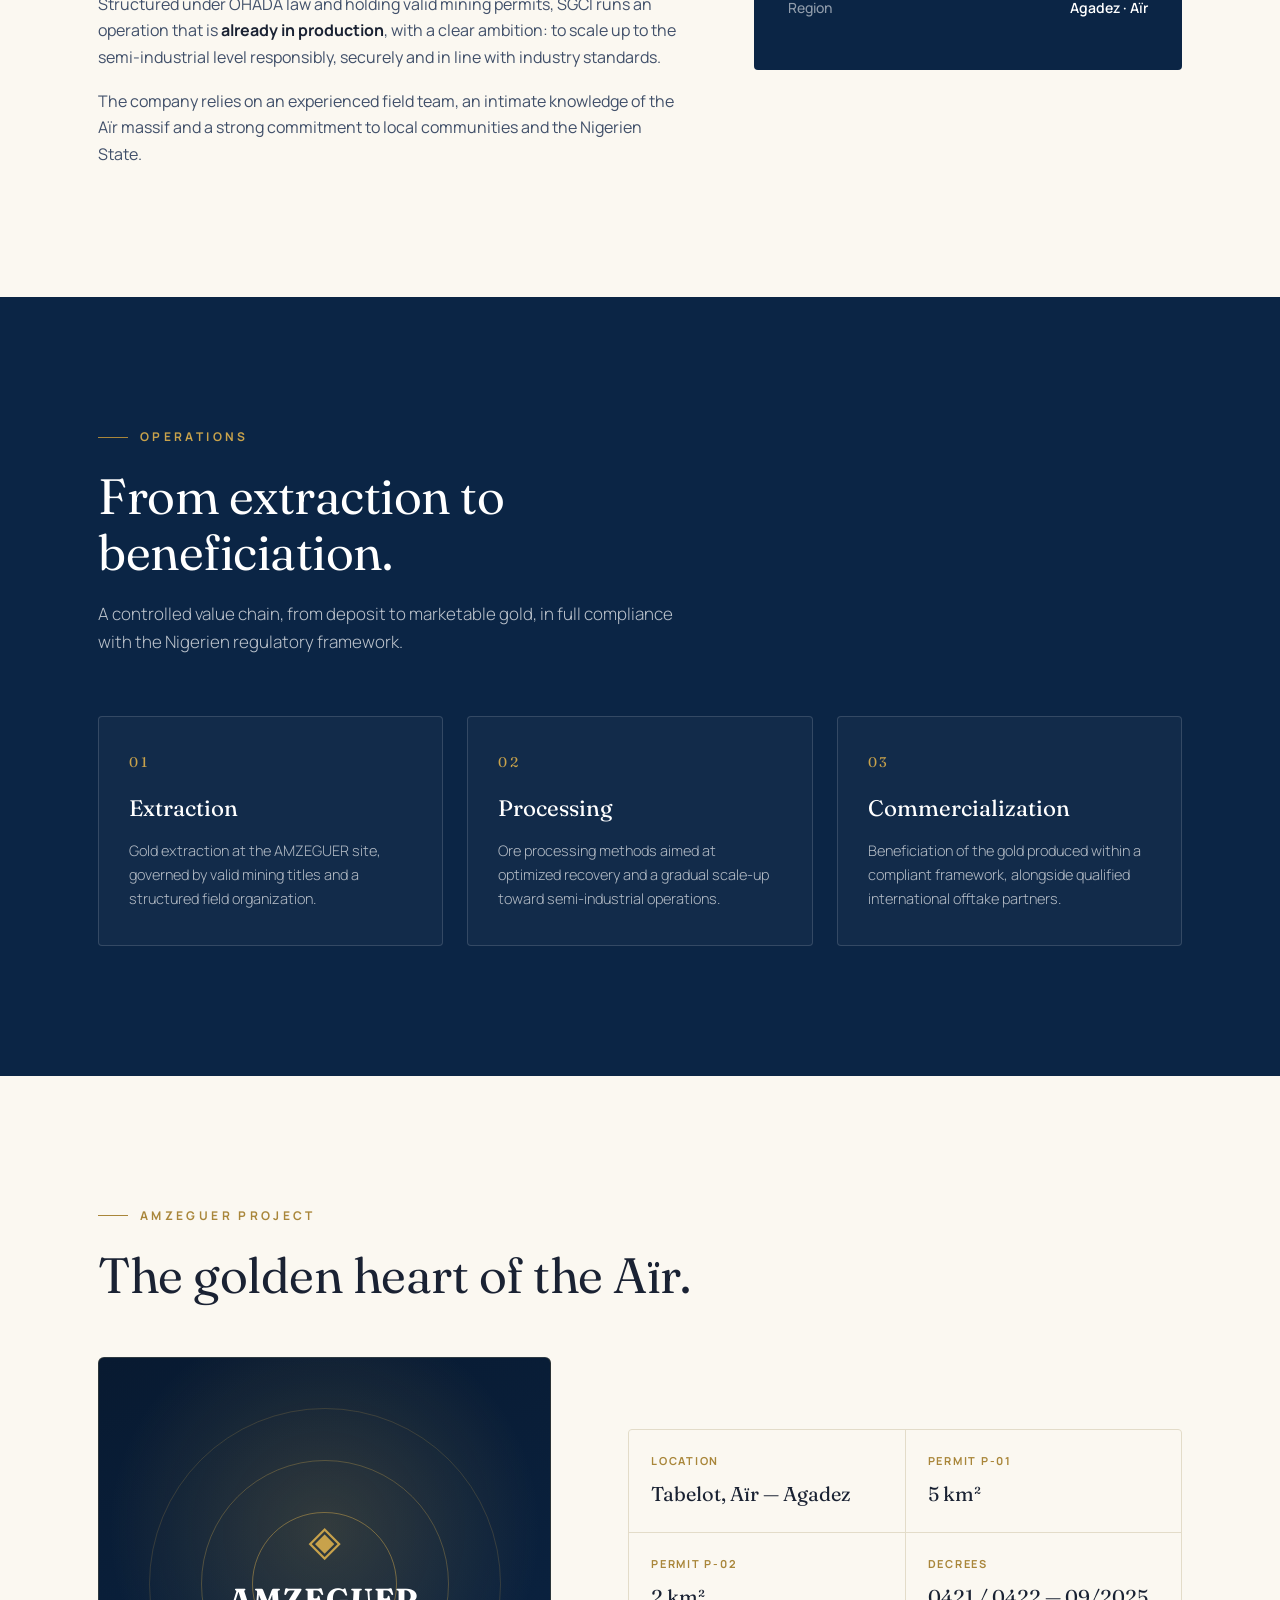
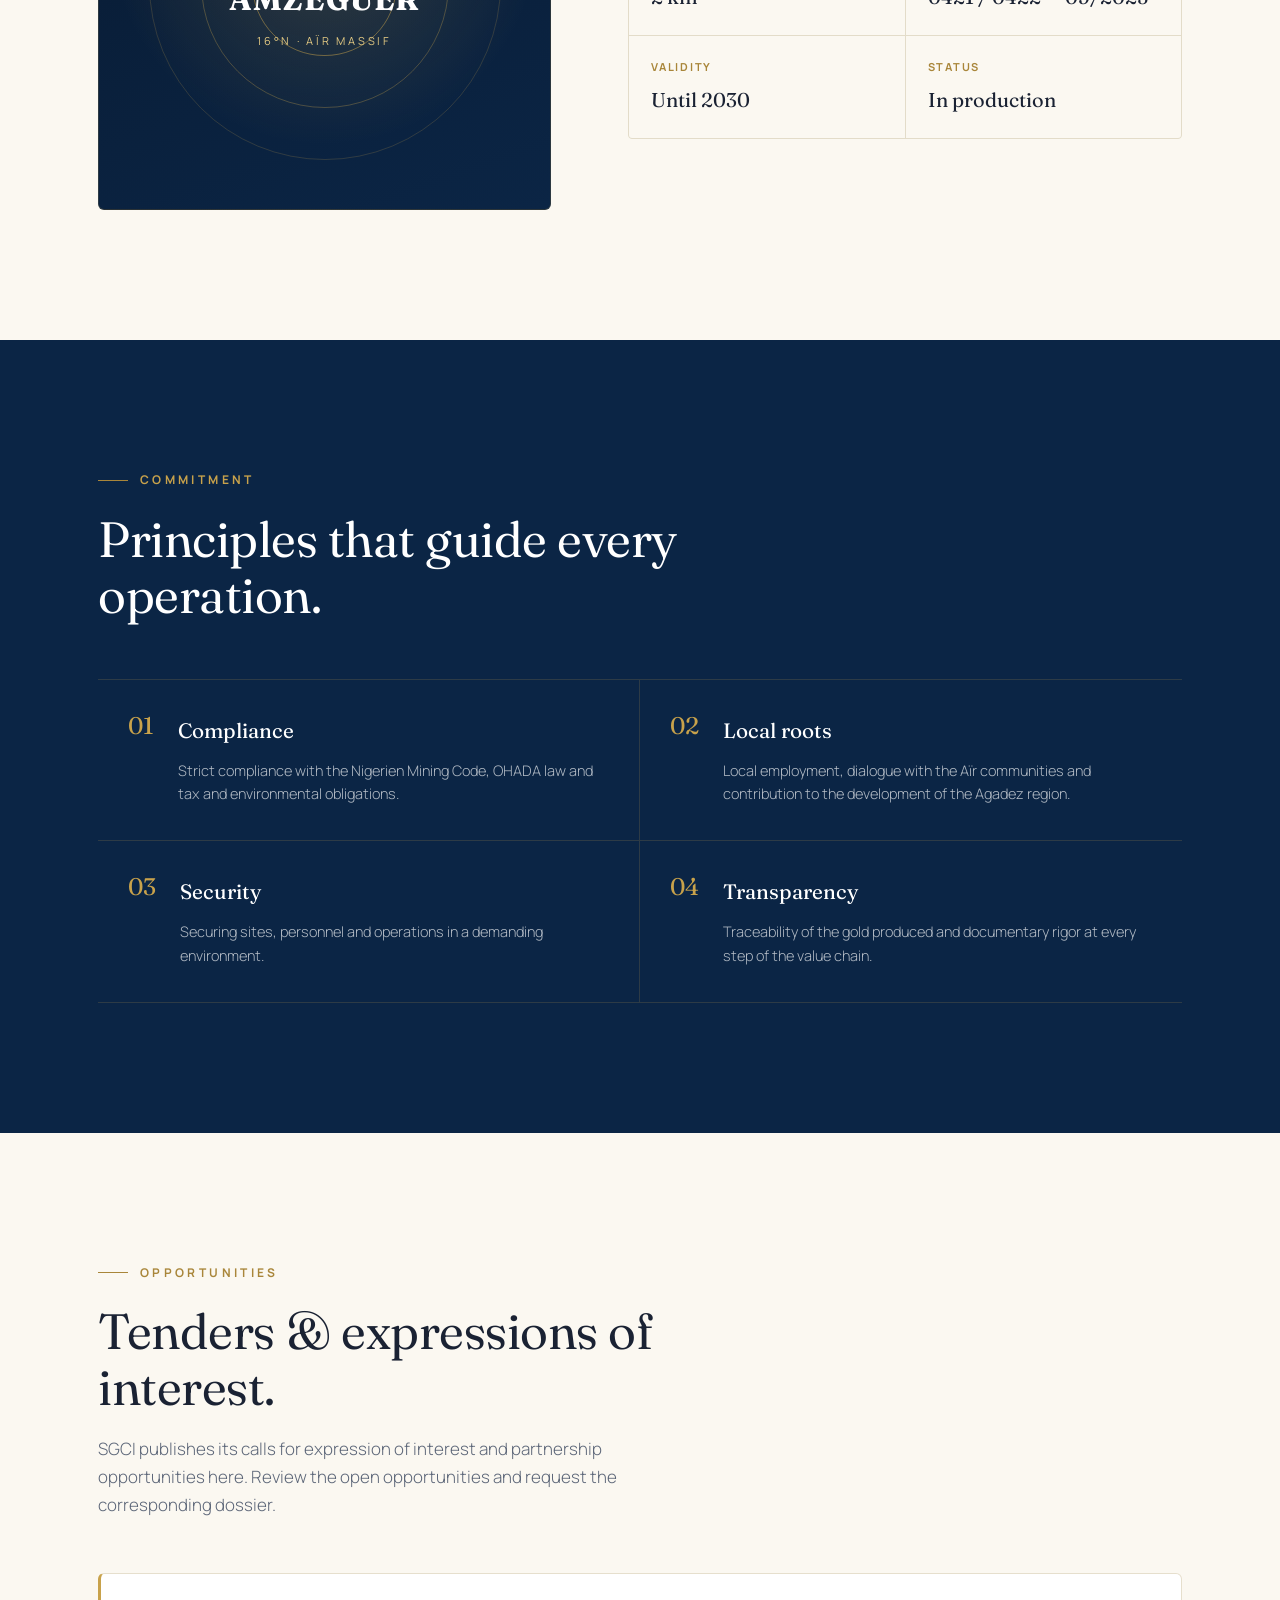
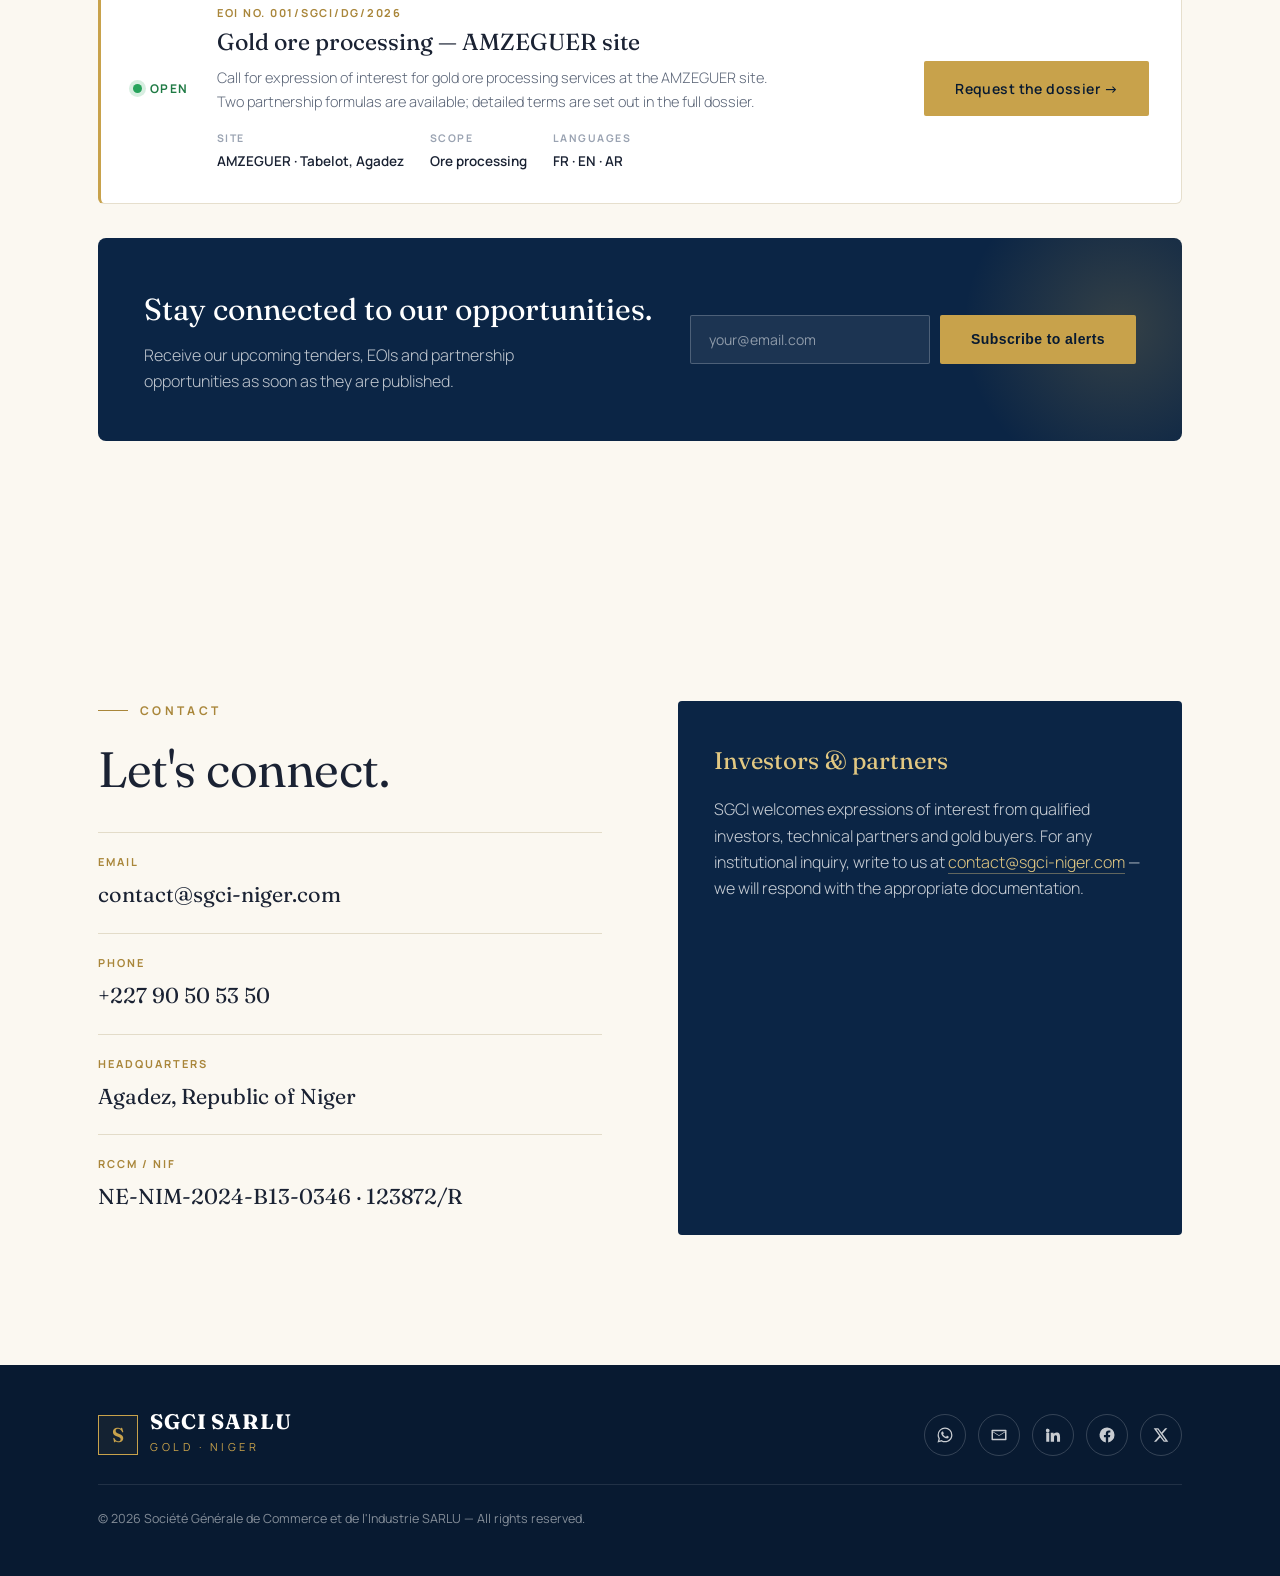
==== commit c9a4f239: "Update index.html" ====
--- a/index.html
+++ b/index.html
@@ -1,523 +1,740 @@
 <!DOCTYPE html>
-<html lang="fr">
+<html lang="fr" dir="ltr">
 <head>
 <meta charset="UTF-8" />
 <meta name="viewport" content="width=device-width, initial-scale=1.0" />
 <title>SGCI — Société Générale de Commerce et de l'Industrie | Mine d'or AMZEGUER, Niger</title>
-<meta name="description" content="SGCI SARLU — société minière aurifère nigérienne. Exploitation semi-industrielle du site AMZEGUER, massif de l'Aïr, région d'Agadez. Déjà en production." />
+<meta name="description" id="meta-desc" content="SGCI SARLU — société minière aurifère nigérienne. Exploitation semi-industrielle du site AMZEGUER, massif de l'Aïr, région d'Agadez. Déjà en production." />
 <meta name="theme-color" content="#0B2545" />
-<link rel="icon" href="data:image/svg+xml,<svg xmlns='http://www.w3.org/2000/svg' viewBox='0 0 100 100'><rect width='100' height='100' fill='%230B2545'/><text x='50' y='68' font-size='52' font-family='Georgia,serif' fill='%23D4B16A' text-anchor='middle' font-weight='700'>S</text></svg>" />
+<meta property="og:type" content="website" />
 <meta property="og:title" content="SGCI — Mine d'or AMZEGUER, Niger" />
-<meta property="og:description" content="Société minière aurifère nigérienne. Déjà en production. Prêt pour l'échelle." />
-<meta property="og:type" content="website" />
+<meta property="og:description" content="Société minière aurifère nigérienne. Déjà en production. Prête pour l'échelle." />
 <meta property="og:url" content="https://sgci-niger.com" />
+<link rel="canonical" href="https://sgci-niger.com" />
+<link rel="alternate" hreflang="fr" href="https://sgci-niger.com" />
+<link rel="alternate" hreflang="en" href="https://sgci-niger.com" />
+<link rel="alternate" hreflang="ar" href="https://sgci-niger.com" />
 <link rel="preconnect" href="https://fonts.googleapis.com" />
 <link rel="preconnect" href="https://fonts.gstatic.com" crossorigin />
-<link href="https://fonts.googleapis.com/css2?family=Cormorant+Garamond:wght@400;500;600;700&family=Manrope:wght@300;400;500;600;700;800&family=JetBrains+Mono:wght@400;500&display=swap" rel="stylesheet" />
+<link href="https://fonts.googleapis.com/css2?family=Fraunces:ital,opsz,wght@0,9..144,300..700;1,9..144,300..600&family=Manrope:wght@300..700&family=Reem+Kufi:wght@400..700&family=Tajawal:wght@300;400;500;700&display=swap" rel="stylesheet" />
 <style>
   :root{
     --navy:#0B2545;
-    --navy-deep:#081a32;
-    --navy-soft:#13355c;
-    --gold:#D4B16A;
-    --gold-bright:#e6c886;
-    --cream:#FAF7F2;
-    --cream-dim:#efe9df;
-    --ink:#1c2430;
-    --muted:#5d6b7e;
-    --line:rgba(212,177,106,.28);
-  }
-  *{margin:0;padding:0;box-sizing:border-box}
+    --navy-deep:#081a31;
+    --navy-soft:#13305a;
+    --navy-line:rgba(200,162,75,.18);
+    --gold:#c8a24b;
+    --gold-light:#e2c882;
+    --gold-deep:#a9863a;
+    --cream:#f4efe4;
+    --bone:#fbf8f1;
+    --ink:#1a2233;
+    --muted:#5c6678;
+    --font-display:'Fraunces',Georgia,serif;
+    --font-body:'Manrope',system-ui,sans-serif;
+    --maxw:1180px;
+  }
+  *{box-sizing:border-box;margin:0;padding:0}
   html{scroll-behavior:smooth}
   body{
-    font-family:'Manrope',system-ui,sans-serif;
-    background:var(--cream);
+    font-family:var(--font-body);
     color:var(--ink);
+    background:var(--bone);
     line-height:1.65;
+    -webkit-font-smoothing:antialiased;
     overflow-x:hidden;
-    -webkit-font-smoothing:antialiased;
-  }
-  h1,h2,h3,.serif{font-family:'Cormorant Garamond',Georgia,serif}
-  .mono{font-family:'JetBrains Mono',monospace}
+  }
+  /* Arabic typography */
+  html[lang="ar"]{--font-display:'Reem Kufi',serif;--font-body:'Tajawal',system-ui,sans-serif}
+  html[lang="ar"] body{line-height:1.9}
+  html[dir="rtl"] .nav-links{flex-direction:row-reverse}
+  html[dir="rtl"] .hero-cta,
+  html[dir="rtl"] .brand{flex-direction:row-reverse}
+
   a{color:inherit;text-decoration:none}
-  img{max-width:100%}
-  .wrap{max-width:1180px;margin:0 auto;padding:0 28px}
-
-  /* ===== NAV ===== */
+  img,svg{display:block;max-width:100%}
+  .wrap{max-width:var(--maxw);margin-inline:auto;padding-inline:clamp(20px,5vw,48px)}
+
+  /* ---------- HEADER ---------- */
   header{
-    position:fixed;top:0;left:0;right:0;z-index:100;
-    background:rgba(11,37,69,.0);
-    transition:background .4s ease, box-shadow .4s ease, padding .4s ease;
-    padding:22px 0;
+    position:fixed;inset-block-start:0;inset-inline:0;z-index:100;
+    transition:background .4s ease,box-shadow .4s ease,padding .4s ease;
+    padding-block:22px;
   }
   header.scrolled{
-    background:rgba(8,26,50,.96);
-    backdrop-filter:blur(12px);
-    box-shadow:0 1px 0 var(--line);
-    padding:14px 0;
-  }
-  .navbar{display:flex;align-items:center;justify-content:space-between}
-  .logo{display:flex;align-items:center;gap:13px;color:var(--cream)}
-  .logo-mark{
-    width:42px;height:42px;border-radius:8px;
-    background:linear-gradient(135deg,var(--gold),#b8924a);
-    display:grid;place-items:center;
-    font-family:'Cormorant Garamond',serif;font-weight:700;font-size:26px;color:var(--navy-deep);
-    box-shadow:0 4px 18px rgba(212,177,106,.4);
-  }
-  .logo-txt{display:flex;flex-direction:column;line-height:1.05}
-  .logo-txt b{font-size:20px;font-weight:700;letter-spacing:1px;font-family:'Cormorant Garamond',serif}
-  .logo-txt span{font-size:9.5px;letter-spacing:2.5px;text-transform:uppercase;color:var(--gold);font-weight:600}
-  nav ul{display:flex;gap:30px;list-style:none;align-items:center}
-  nav a{color:var(--cream);font-size:14px;font-weight:500;opacity:.85;transition:opacity .2s,color .2s;position:relative}
-  nav a:hover{opacity:1;color:var(--gold-bright)}
+    background:rgba(8,26,49,.94);
+    backdrop-filter:blur(14px);
+    padding-block:14px;
+    box-shadow:0 1px 0 var(--navy-line);
+  }
+  .nav-inner{display:flex;align-items:center;justify-content:space-between;gap:24px}
+  .brand{display:flex;align-items:center;gap:12px}
+  .brand-mark{
+    width:40px;height:40px;border:1.5px solid var(--gold);
+    display:grid;place-items:center;color:var(--gold);
+    font-family:var(--font-display);font-weight:600;font-size:20px;
+    background:rgba(200,162,75,.06);
+  }
+  .brand-txt b{color:#fff;font-family:var(--font-display);font-size:21px;letter-spacing:.04em;display:block;line-height:1}
+  .brand-txt span{color:var(--gold);font-size:11px;letter-spacing:.32em;text-transform:uppercase}
+  .nav-links{display:flex;align-items:center;gap:30px;list-style:none}
+  .nav-links a{color:rgba(255,255,255,.82);font-size:14px;font-weight:500;letter-spacing:.01em;transition:color .25s;position:relative}
+  .nav-links a::after{content:"";position:absolute;inset-block-end:-6px;inset-inline-start:0;width:0;height:1px;background:var(--gold);transition:width .3s}
+  .nav-links a:hover{color:#fff}
+  .nav-links a:hover::after{width:100%}
+
+  /* language switcher */
+  .lang{position:relative}
   .lang-btn{
-    border:1px solid var(--gold);color:var(--gold);
-    background:transparent;padding:7px 14px;border-radius:6px;
-    font-family:'JetBrains Mono',monospace;font-size:12px;font-weight:500;cursor:pointer;
-    letter-spacing:1px;transition:all .25s;
-  }
-  .lang-btn:hover{background:var(--gold);color:var(--navy-deep)}
-  .burger{display:none;flex-direction:column;gap:5px;cursor:pointer;background:none;border:none;padding:6px}
-  .burger span{width:24px;height:2px;background:var(--cream);transition:.3s}
-
-  /* ===== HERO ===== */
+    display:flex;align-items:center;gap:9px;cursor:pointer;
+    background:rgba(255,255,255,.06);border:1px solid rgba(255,255,255,.16);
+    color:#fff;padding:7px 12px;font-family:var(--font-body);font-size:13px;font-weight:600;
+    letter-spacing:.04em;transition:border-color .25s,background .25s;border-radius:2px;
+  }
+  .lang-btn:hover{border-color:var(--gold);background:rgba(200,162,75,.12)}
+  .lang-btn .flag{width:22px;height:15px;border-radius:1px;overflow:hidden;flex:0 0 auto;box-shadow:0 0 0 1px rgba(255,255,255,.12)}
+  .lang-btn .chev{width:9px;height:9px;opacity:.7;transition:transform .25s}
+  .lang.open .lang-btn .chev{transform:rotate(180deg)}
+  .lang-menu{
+    position:absolute;inset-block-start:calc(100% + 10px);inset-inline-end:0;min-width:170px;
+    background:#0e2444;border:1px solid var(--navy-line);border-radius:4px;
+    box-shadow:0 18px 50px rgba(0,0,0,.45);overflow:hidden;
+    opacity:0;visibility:hidden;transform:translateY(-8px);transition:.25s;
+  }
+  .lang.open .lang-menu{opacity:1;visibility:visible;transform:translateY(0)}
+  .lang-opt{display:flex;align-items:center;gap:12px;padding:11px 15px;cursor:pointer;color:rgba(255,255,255,.85);font-size:14px;font-weight:500;transition:background .2s}
+  .lang-opt .flag{width:26px;height:18px;border-radius:2px;overflow:hidden;flex:0 0 auto;box-shadow:0 0 0 1px rgba(255,255,255,.12)}
+  .lang-opt:hover{background:rgba(200,162,75,.14);color:#fff}
+  .lang-opt.active{color:var(--gold)}
+  .lang-opt .tick{margin-inline-start:auto;color:var(--gold);font-size:13px}
+
+  .burger{display:none;flex-direction:column;gap:5px;cursor:pointer;padding:6px}
+  .burger span{width:24px;height:2px;background:#fff;transition:.3s}
+
+  /* ---------- HERO ---------- */
   .hero{
-    min-height:100vh;position:relative;display:flex;align-items:center;
+    position:relative;min-height:100vh;display:flex;align-items:center;
     background:
-      radial-gradient(1100px 600px at 78% 18%, rgba(212,177,106,.16), transparent 60%),
-      linear-gradient(160deg,var(--navy) 0%, var(--navy-deep) 100%);
-    color:var(--cream);overflow:hidden;
-  }
-  .hero::after{
-    content:"";position:absolute;inset:0;opacity:.5;pointer-events:none;
-    background-image:
-      linear-gradient(rgba(212,177,106,.05) 1px,transparent 1px),
-      linear-gradient(90deg,rgba(212,177,106,.05) 1px,transparent 1px);
+      radial-gradient(1200px 600px at 78% 18%,rgba(200,162,75,.16),transparent 60%),
+      radial-gradient(900px 500px at 10% 90%,rgba(19,48,90,.6),transparent 55%),
+      linear-gradient(160deg,var(--navy-deep),var(--navy) 55%,#0c264a);
+    color:#fff;overflow:hidden;
+  }
+  .hero::before{
+    content:"";position:absolute;inset:0;
+    background-image:linear-gradient(rgba(255,255,255,.03) 1px,transparent 1px),linear-gradient(90deg,rgba(255,255,255,.03) 1px,transparent 1px);
     background-size:64px 64px;
-    mask-image:radial-gradient(circle at 70% 40%, black, transparent 75%);
-  }
-  .hero-grain{position:absolute;inset:0;opacity:.05;mix-blend-mode:overlay;pointer-events:none;
-    background-image:url("data:image/svg+xml,%3Csvg xmlns='http://www.w3.org/2000/svg' width='200' height='200'%3E%3Cfilter id='n'%3E%3CfeTurbulence type='fractalNoise' baseFrequency='.9' numOctaves='3'/%3E%3C/filter%3E%3Crect width='200' height='200' filter='url(%23n)'/%3E%3C/svg%3E");}
-  .hero-inner{position:relative;z-index:2;padding-top:60px}
+    -webkit-mask-image:radial-gradient(circle at 70% 40%,#000,transparent 75%);
+            mask-image:radial-gradient(circle at 70% 40%,#000,transparent 75%);
+    opacity:.6;
+  }
+  .hero-inner{position:relative;z-index:2;padding-block:140px 80px;width:100%}
   .eyebrow{
-    display:inline-flex;align-items:center;gap:10px;
-    font-family:'JetBrains Mono',monospace;font-size:12px;letter-spacing:3px;
-    text-transform:uppercase;color:var(--gold);margin-bottom:26px;
-    opacity:0;animation:rise .8s .1s forwards;
+    display:inline-flex;align-items:center;gap:11px;font-size:12px;letter-spacing:.26em;
+    text-transform:uppercase;color:var(--gold-light);font-weight:600;margin-block-end:30px;
   }
   .eyebrow::before{content:"";width:34px;height:1px;background:var(--gold)}
   .hero h1{
-    font-size:clamp(46px,7.5vw,92px);font-weight:600;line-height:1.02;
-    letter-spacing:-.5px;margin-bottom:28px;max-width:15ch;
-    opacity:0;animation:rise .9s .25s forwards;
-  }
-  .hero h1 em{font-style:italic;color:var(--gold)}
-  .hero-sub{
-    font-size:clamp(17px,2vw,21px);color:rgba(250,247,242,.78);
-    max-width:54ch;font-weight:300;margin-bottom:40px;
-    opacity:0;animation:rise .9s .45s forwards;
-  }
-  .hero-cta{display:flex;gap:16px;flex-wrap:wrap;opacity:0;animation:rise .9s .6s forwards}
+    font-family:var(--font-display);font-weight:340;font-size:clamp(2.7rem,7vw,5.4rem);
+    line-height:1.04;letter-spacing:-.01em;max-width:16ch;
+  }
+  .hero h1 em{font-style:italic;color:var(--gold);display:block}
+  html[lang="ar"] .hero h1{font-weight:600;letter-spacing:0}
+  html[lang="ar"] .hero h1 em{font-style:normal}
+  .hero p.lead{margin-block:32px 40px;font-size:clamp(1.05rem,1.6vw,1.22rem);color:rgba(255,255,255,.78);max-width:54ch;font-weight:300}
+  .hero-cta{display:flex;gap:16px;flex-wrap:wrap}
   .btn{
-    padding:15px 30px;border-radius:8px;font-weight:600;font-size:15px;
-    cursor:pointer;transition:all .3s;display:inline-flex;align-items:center;gap:10px;border:1px solid transparent;
+    display:inline-flex;align-items:center;gap:10px;padding:15px 30px;font-size:14px;font-weight:600;
+    letter-spacing:.03em;border-radius:2px;transition:.3s;cursor:pointer;border:1px solid transparent;
   }
   .btn-gold{background:var(--gold);color:var(--navy-deep)}
-  .btn-gold:hover{background:var(--gold-bright);transform:translateY(-2px);box-shadow:0 10px 28px rgba(212,177,106,.35)}
-  .btn-ghost{border-color:rgba(250,247,242,.32);color:var(--cream)}
-  .btn-ghost:hover{border-color:var(--gold);color:var(--gold)}
-  .hero-meta{
-    position:absolute;bottom:38px;left:0;right:0;z-index:2;
-    border-top:1px solid var(--line);
-    opacity:0;animation:rise 1s .9s forwards;
-  }
-  .hero-meta .wrap{display:flex;gap:50px;flex-wrap:wrap;padding-top:22px}
-  .hm-item .k{font-family:'Cormorant Garamond',serif;font-size:30px;color:var(--gold);font-weight:600;line-height:1}
-  .hm-item .l{font-size:12px;color:rgba(250,247,242,.6);letter-spacing:1px;text-transform:uppercase;margin-top:6px}
-
-  @keyframes rise{to{opacity:1;transform:translateY(0)}}
-  .eyebrow,.hero h1,.hero-sub,.hero-cta,.hero-meta{transform:translateY(22px)}
-
-  /* ===== SECTIONS ===== */
-  section{padding:110px 0}
-  .sec-head{margin-bottom:60px;max-width:62ch}
-  .sec-tag{font-family:'JetBrains Mono',monospace;font-size:12px;letter-spacing:3px;text-transform:uppercase;color:#a8853d;margin-bottom:16px;display:flex;align-items:center;gap:10px}
-  .sec-tag::before{content:"";width:30px;height:1px;background:var(--gold)}
-  .sec-head h2{font-size:clamp(34px,4.6vw,56px);font-weight:600;line-height:1.05;letter-spacing:-.5px;color:var(--navy)}
-  .sec-head p{margin-top:18px;font-size:18px;color:var(--muted);font-weight:300}
+  .btn-gold:hover{background:var(--gold-light);transform:translateY(-2px)}
+  .btn-ghost{border-color:rgba(255,255,255,.28);color:#fff}
+  .btn-ghost:hover{border-color:var(--gold);color:var(--gold-light)}
+
+  .hero-stats{
+    display:grid;grid-template-columns:repeat(4,1fr);gap:1px;margin-block-start:74px;
+    background:var(--navy-line);border:1px solid var(--navy-line);
+  }
+  .stat{background:rgba(8,22,42,.55);padding:26px 24px;backdrop-filter:blur(4px)}
+  .stat b{font-family:var(--font-display);font-size:clamp(1.5rem,2.4vw,2rem);color:var(--gold);display:block;line-height:1}
+  .stat span{font-size:12px;letter-spacing:.1em;text-transform:uppercase;color:rgba(255,255,255,.6);margin-block-start:9px;display:block}
+
+  /* ---------- SECTION COMMON ---------- */
+  section{padding-block:clamp(70px,11vw,130px)}
+  .sec-eyebrow{font-size:12px;letter-spacing:.28em;text-transform:uppercase;color:var(--gold-deep);font-weight:700;display:flex;align-items:center;gap:12px;margin-block-end:22px}
+  .sec-eyebrow::before{content:"";width:30px;height:1px;background:var(--gold-deep)}
+  h2.sec-title{font-family:var(--font-display);font-weight:380;font-size:clamp(1.9rem,4vw,3.1rem);line-height:1.12;letter-spacing:-.01em;max-width:20ch}
+  html[lang="ar"] h2.sec-title{font-weight:600;letter-spacing:0}
+  .lead-2{color:var(--muted);font-size:1.06rem;max-width:60ch;margin-block-start:20px;font-weight:300}
+
+  .dark{background:var(--navy);color:#fff}
+  .dark .sec-eyebrow,.dark .sec-eyebrow::before{color:var(--gold)}
+  .dark .lead-2{color:rgba(255,255,255,.72)}
 
   /* about */
-  .about{background:var(--cream)}
-  .about-grid{display:grid;grid-template-columns:1.1fr .9fr;gap:64px;align-items:center}
-  .about-text p{font-size:17px;color:#3a4555;margin-bottom:20px;font-weight:300}
-  .about-text p strong{color:var(--navy);font-weight:600}
-  .about-card{
-    background:linear-gradient(160deg,var(--navy),var(--navy-deep));
-    border-radius:18px;padding:42px;color:var(--cream);position:relative;overflow:hidden;
-    box-shadow:0 30px 60px -25px rgba(11,37,69,.55);
-  }
-  .about-card::before{content:"";position:absolute;top:-40%;right:-20%;width:60%;height:120%;
-    background:radial-gradient(circle,rgba(212,177,106,.22),transparent 70%)}
-  .about-card h3{font-size:26px;color:var(--gold);margin-bottom:8px;position:relative}
-  .about-card .reg{font-family:'JetBrains Mono',monospace;font-size:13px;color:rgba(250,247,242,.7);position:relative}
-  .reg-list{margin-top:26px;position:relative;display:flex;flex-direction:column;gap:14px}
-  .reg-row{display:flex;justify-content:space-between;gap:18px;border-bottom:1px solid rgba(212,177,106,.18);padding-bottom:13px}
-  .reg-row .rk{font-size:13px;color:rgba(250,247,242,.6);text-transform:uppercase;letter-spacing:1px}
-  .reg-row .rv{font-family:'JetBrains Mono',monospace;font-size:13.5px;color:var(--cream);text-align:right}
-
-  /* activity / cards */
-  .alt{background:var(--navy);color:var(--cream)}
-  .alt .sec-head h2{color:var(--cream)}
-  .alt .sec-tag{color:var(--gold)}
-  .alt .sec-head p{color:rgba(250,247,242,.72)}
-  .cards{display:grid;grid-template-columns:repeat(3,1fr);gap:26px}
-  .card{
-    background:rgba(250,247,242,.04);border:1px solid rgba(212,177,106,.2);
-    border-radius:16px;padding:34px 30px;transition:transform .35s,border-color .35s,background .35s;
-  }
-  .card:hover{transform:translateY(-6px);border-color:var(--gold);background:rgba(212,177,106,.07)}
-  .card .ico{width:50px;height:50px;border-radius:11px;background:rgba(212,177,106,.14);display:grid;place-items:center;margin-bottom:22px;color:var(--gold)}
-  .card h3{font-size:24px;color:var(--cream);margin-bottom:12px}
-  .card p{font-size:15px;color:rgba(250,247,242,.68);font-weight:300}
+  .about-grid{display:grid;grid-template-columns:1.15fr .85fr;gap:clamp(40px,6vw,90px);align-items:start}
+  .about-body p{margin-block-start:18px;color:#41506a}
+  .about-body p:first-child{margin-block-start:26px}
+  .about-body strong{color:var(--ink)}
+  .legal-card{background:var(--navy);color:#fff;padding:38px 34px;border-radius:4px;position:relative;overflow:hidden}
+  .legal-card::before{content:"";position:absolute;inset-block-start:0;inset-inline-start:0;width:100%;height:3px;background:linear-gradient(90deg,var(--gold),var(--gold-light))}
+  .legal-card h3{font-family:var(--font-display);font-weight:400;font-size:1.4rem;color:#fff}
+  .legal-card .sub{font-size:12.5px;letter-spacing:.06em;color:var(--gold-light);margin-block:4px 24px}
+  .legal-row{display:flex;justify-content:space-between;gap:20px;padding-block:13px;border-block-end:1px solid rgba(255,255,255,.1);font-size:14px}
+  .legal-row:last-child{border:0}
+  .legal-row .k{color:rgba(255,255,255,.55);font-weight:500}
+  .legal-row .v{color:#fff;font-weight:600;text-align:end}
+
+  /* activity cards */
+  .cards{display:grid;grid-template-columns:repeat(3,1fr);gap:24px;margin-block-start:60px}
+  .card{padding:34px 30px;border:1px solid rgba(255,255,255,.14);border-radius:4px;background:rgba(255,255,255,.03);transition:.35s;position:relative}
+  .card:hover{background:rgba(200,162,75,.07);border-color:var(--gold);transform:translateY(-4px)}
+  .card .num{font-family:var(--font-display);font-size:14px;color:var(--gold);letter-spacing:.2em}
+  .card h3{font-family:var(--font-display);font-weight:420;font-size:1.4rem;margin-block:16px 12px;color:#fff}
+  html[lang="ar"] .card h3,html[lang="ar"] .legal-card h3{font-weight:700}
+  .card p{color:rgba(255,255,255,.68);font-size:14.5px;font-weight:300}
 
   /* project */
-  .project{background:var(--cream-dim)}
-  .proj-grid{display:grid;grid-template-columns:1fr 1fr;gap:50px;align-items:start}
-  .proj-visual{
-    background:linear-gradient(160deg,var(--navy),var(--navy-deep));border-radius:18px;
-    aspect-ratio:4/3;position:relative;overflow:hidden;display:grid;place-items:center;
-    box-shadow:0 30px 60px -28px rgba(11,37,69,.5);
-  }
-  .topo{position:absolute;inset:0;opacity:.5}
-  .topo svg{width:100%;height:100%}
-  .proj-visual .badge{
-    position:relative;z-index:2;text-align:center;color:var(--cream);
-  }
-  .proj-visual .badge .pin{font-size:46px;color:var(--gold);margin-bottom:8px}
-  .proj-visual .badge b{font-family:'Cormorant Garamond',serif;font-size:30px;display:block;letter-spacing:1px}
-  .proj-visual .badge span{font-family:'JetBrains Mono',monospace;font-size:12px;color:rgba(250,247,242,.7);letter-spacing:2px}
-  .proj-facts{display:flex;flex-direction:column;gap:0}
-  .fact{border-bottom:1px solid var(--line);padding:20px 0;display:flex;justify-content:space-between;gap:20px;align-items:baseline}
-  .fact:first-child{border-top:1px solid var(--line)}
-  .fact .fk{font-size:14px;color:var(--muted);text-transform:uppercase;letter-spacing:1px;font-weight:500}
-  .fact .fv{font-family:'Cormorant Garamond',serif;font-size:22px;color:var(--navy);font-weight:600;text-align:right}
+  .proj-grid{display:grid;grid-template-columns:.9fr 1.1fr;gap:clamp(40px,6vw,80px);align-items:center}
+  .proj-emblem{
+    aspect-ratio:1;border:1px solid var(--navy-line);border-radius:6px;
+    background:
+      radial-gradient(circle at 50% 38%,rgba(200,162,75,.22),transparent 60%),
+      linear-gradient(160deg,var(--navy-deep),var(--navy));
+    display:grid;place-items:center;position:relative;overflow:hidden;color:#fff;text-align:center;
+  }
+  .proj-emblem .rings{position:absolute;inset:0;display:grid;place-items:center}
+  .proj-emblem .rings span{position:absolute;border:1px solid rgba(200,162,75,.2);border-radius:50%}
+  .proj-emblem .rings span:nth-child(1){width:78%;height:78%}
+  .proj-emblem .rings span:nth-child(2){width:55%;height:55%;border-color:rgba(200,162,75,.32)}
+  .proj-emblem .rings span:nth-child(3){width:32%;height:32%;border-color:rgba(200,162,75,.5)}
+  .proj-emblem .core{position:relative;z-index:2}
+  .proj-emblem .diamond{font-size:42px;color:var(--gold);line-height:1}
+  .proj-emblem b{display:block;font-family:var(--font-display);font-size:1.9rem;letter-spacing:.04em;margin-block-start:14px}
+  .proj-emblem small{display:block;font-size:11px;letter-spacing:.25em;color:var(--gold-light);margin-block-start:8px}
+  .proj-data{display:grid;grid-template-columns:1fr 1fr;gap:1px;background:#e3dcc9;border:1px solid #e3dcc9;border-radius:4px;overflow:hidden}
+  .proj-cell{background:var(--bone);padding:22px 22px}
+  .proj-cell .k{font-size:11px;letter-spacing:.16em;text-transform:uppercase;color:var(--gold-deep);font-weight:700}
+  .proj-cell .v{font-family:var(--font-display);font-size:1.25rem;color:var(--ink);margin-block-start:7px}
 
   /* values */
-  .values-grid{display:grid;grid-template-columns:repeat(2,1fr);gap:30px}
-  .val{display:flex;gap:20px;align-items:flex-start}
-  .val .n{font-family:'Cormorant Garamond',serif;font-size:40px;color:var(--gold);line-height:1;font-weight:600;min-width:54px}
-  .val h3{font-size:21px;color:var(--navy);margin-bottom:6px}
-  .val p{font-size:15px;color:var(--muted);font-weight:300}
+  .values-grid{display:grid;grid-template-columns:repeat(2,1fr);gap:0;margin-block-start:56px;border-block-start:1px solid var(--navy-line)}
+  .value{display:flex;gap:24px;padding:34px 30px;border-block-end:1px solid var(--navy-line);border-inline-end:1px solid var(--navy-line)}
+  .value:nth-child(2n){border-inline-end:0}
+  .value .vn{font-family:var(--font-display);font-size:1.5rem;color:var(--gold);flex:0 0 auto;line-height:1}
+  .value h3{font-family:var(--font-display);font-weight:420;font-size:1.3rem;color:#fff;margin-block-end:10px}
+  .value p{color:rgba(255,255,255,.68);font-size:14.5px;font-weight:300}
 
   /* contact */
-  .contact{background:var(--navy-deep);color:var(--cream)}
-  .contact .sec-head h2{color:var(--cream)}
-  .contact .sec-tag{color:var(--gold)}
-  .ct-grid{display:grid;grid-template-columns:1fr 1fr;gap:60px;align-items:start}
-  .ct-row{display:flex;gap:18px;align-items:flex-start;padding:18px 0;border-bottom:1px solid rgba(212,177,106,.16)}
-  .ct-row .ci{color:var(--gold);margin-top:3px}
-  .ct-row .cl{font-size:12px;letter-spacing:2px;text-transform:uppercase;color:rgba(250,247,242,.55)}
-  .ct-row .cv{font-size:17px;color:var(--cream);margin-top:2px}
-  .ct-row a.cv:hover{color:var(--gold-bright)}
-  .ct-note{background:rgba(212,177,106,.08);border:1px solid var(--line);border-radius:16px;padding:34px}
-  .ct-note h3{font-size:26px;color:var(--gold);margin-bottom:12px}
-  .ct-note p{font-size:15px;color:rgba(250,247,242,.78);font-weight:300}
+  .contact-grid{display:grid;grid-template-columns:1fr 1fr;gap:clamp(40px,6vw,80px);align-items:start}
+  .contact-list{margin-block-start:34px}
+  .contact-item{padding-block:20px;border-block-start:1px solid #e3dcc9}
+  .contact-item .k{font-size:11px;letter-spacing:.18em;text-transform:uppercase;color:var(--gold-deep);font-weight:700}
+  .contact-item .v{font-family:var(--font-display);font-size:1.35rem;color:var(--ink);margin-block-start:6px}
+  .contact-item .v a:hover{color:var(--gold-deep)}
+  .invest{background:var(--navy);color:#fff;padding:40px 36px;border-radius:4px;align-self:stretch}
+  .invest h3{font-family:var(--font-display);font-weight:420;font-size:1.5rem;color:var(--gold-light);margin-block-end:16px}
+  .invest p{color:rgba(255,255,255,.78);font-weight:300}
+  .invest p a{color:var(--gold-light);border-block-end:1px solid rgba(226,200,130,.4)}
 
   /* footer */
-  footer{background:#06121f;color:rgba(250,247,242,.6);padding:46px 0;border-top:1px solid rgba(212,177,106,.15)}
-  .foot{display:flex;justify-content:space-between;align-items:center;gap:24px;flex-wrap:wrap}
-  .foot .fl{display:flex;align-items:center;gap:12px;color:var(--cream)}
-  .foot .fl b{font-family:'Cormorant Garamond',serif;font-size:18px;letter-spacing:1px}
-  .foot small{font-size:13px}
+  footer{background:var(--navy-deep);color:#fff;padding-block:46px}
+  .foot-inner{display:flex;align-items:center;justify-content:space-between;gap:24px;flex-wrap:wrap}
+  .foot-brand{display:flex;align-items:center;gap:12px}
+  .foot-copy{font-size:12.5px;color:rgba(255,255,255,.5);max-width:60ch}
 
   /* reveal */
-  .reveal{opacity:0;transform:translateY(34px);transition:opacity .8s ease,transform .8s ease}
+  .reveal{opacity:0;transform:translateY(26px);transition:opacity .8s ease,transform .8s ease}
   .reveal.in{opacity:1;transform:none}
+
+  /* opportunities */
+  .opp-list{margin-block-start:54px;display:grid;gap:22px}
+  .opp-card{
+    display:grid;grid-template-columns:auto 1fr auto;align-items:center;gap:28px;
+    background:#fff;border:1px solid #e6dfcd;border-inline-start:3px solid var(--gold);
+    border-radius:6px;padding:30px 32px;transition:.3s;
+  }
+  .opp-card:hover{box-shadow:0 18px 44px rgba(11,37,69,.1);transform:translateY(-3px)}
+  .opp-status{display:flex;align-items:center;gap:8px;font-size:12px;font-weight:700;letter-spacing:.12em;text-transform:uppercase;color:#1f7a44;white-space:nowrap}
+  .opp-status .dot{width:9px;height:9px;border-radius:50%;background:#27a35b;box-shadow:0 0 0 4px rgba(39,163,91,.18)}
+  .opp-ref{font-size:11px;letter-spacing:.16em;text-transform:uppercase;color:var(--gold-deep);font-weight:700}
+  .opp-body h3{font-family:var(--font-display);font-weight:440;font-size:1.45rem;color:var(--ink);margin-block:6px 10px;line-height:1.2}
+  html[lang="ar"] .opp-body h3{font-weight:700}
+  .opp-body p{color:var(--muted);font-size:14.5px;font-weight:300;max-width:62ch}
+  .opp-meta{display:flex;flex-wrap:wrap;gap:26px;margin-block-start:16px}
+  .opp-meta span{display:flex;flex-direction:column;gap:3px}
+  .opp-meta b{font-size:10.5px;letter-spacing:.14em;text-transform:uppercase;color:#9aa3b2;font-weight:700}
+  .opp-meta i{font-style:normal;font-size:13.5px;color:var(--ink);font-weight:600}
+  .opp-cta{white-space:nowrap}
+
+  /* subscribe */
+  .subscribe{
+    margin-block-start:34px;background:var(--navy);border-radius:8px;color:#fff;
+    padding:clamp(30px,4vw,46px);display:flex;align-items:center;justify-content:space-between;
+    gap:36px;flex-wrap:wrap;position:relative;overflow:hidden;
+  }
+  .subscribe::before{content:"";position:absolute;inset-block-start:-40%;inset-inline-end:-10%;width:340px;height:340px;border-radius:50%;background:radial-gradient(circle,rgba(200,162,75,.22),transparent 65%)}
+  .sub-txt{position:relative;z-index:2}
+  .sub-txt h3{font-family:var(--font-display);font-weight:420;font-size:clamp(1.4rem,2.4vw,1.9rem);color:#fff}
+  html[lang="ar"] .sub-txt h3{font-weight:600}
+  .sub-txt p{color:rgba(255,255,255,.74);font-weight:300;margin-block-start:8px;max-width:46ch}
+  .sub-form{position:relative;z-index:2;display:flex;gap:10px;flex-wrap:wrap}
+  .sub-form input{
+    background:rgba(255,255,255,.07);border:1px solid rgba(255,255,255,.22);color:#fff;
+    padding:14px 18px;border-radius:2px;font-family:var(--font-body);font-size:14px;min-width:240px;
+  }
+  .sub-form input::placeholder{color:rgba(255,255,255,.5)}
+  .sub-form input:focus{outline:none;border-color:var(--gold)}
+
+  /* footer + socials */
+  .foot-top{display:flex;align-items:center;justify-content:space-between;gap:24px;flex-wrap:wrap;padding-block-end:26px;border-block-end:1px solid rgba(255,255,255,.1)}
+  .foot-bottom{padding-block-start:24px}
+  .socials{display:flex;gap:12px}
+  .soc{
+    width:42px;height:42px;display:grid;place-items:center;border-radius:50%;
+    border:1px solid rgba(255,255,255,.18);color:rgba(255,255,255,.78);transition:.28s;
+  }
+  .soc svg{width:18px;height:18px;fill:currentColor}
+  .soc:hover{background:var(--gold);border-color:var(--gold);color:var(--navy-deep);transform:translateY(-3px)}
+  .foot-copy{font-size:12.5px;color:rgba(255,255,255,.5);max-width:70ch}
 
   /* responsive */
   @media(max-width:900px){
-    nav ul{position:fixed;inset:0 0 0 auto;width:74%;max-width:320px;background:var(--navy-deep);
-      flex-direction:column;justify-content:center;gap:28px;transform:translateX(100%);transition:transform .4s;padding:40px}
-    nav ul.open{transform:translateX(0)}
-    .burger{display:flex;z-index:120}
-    .about-grid,.proj-grid,.ct-grid,.values-grid{grid-template-columns:1fr;gap:40px}
+    .nav-links{
+      position:fixed;inset-block-start:0;inset-inline-end:0;height:100vh;width:min(78vw,320px);
+      flex-direction:column;align-items:flex-start;justify-content:center;gap:26px;
+      background:var(--navy-deep);padding:60px 40px;transform:translateX(110%);transition:transform .4s;z-index:90;
+    }
+    html[dir="rtl"] .nav-links{inset-inline-end:auto;inset-inline-start:0;transform:translateX(-110%)}
+    .nav-links.show{transform:translateX(0)}
+    .nav-links a{font-size:18px}
+    .burger{display:flex}
+    .about-grid,.proj-grid,.contact-grid{grid-template-columns:1fr}
     .cards{grid-template-columns:1fr}
-    section{padding:80px 0}
-    .hero-meta{position:static;margin-top:50px}
+    .values-grid{grid-template-columns:1fr}
+    .value{border-inline-end:0}
+    .hero-stats{grid-template-columns:repeat(2,1fr)}
+    .opp-card{grid-template-columns:1fr;gap:18px}
+    .opp-cta{justify-self:start}
+    .subscribe{flex-direction:column;align-items:flex-start}
+    .sub-form{width:100%}
+    .sub-form input{flex:1;min-width:0}
+  }
+  @media(max-width:520px){
+    .hero-stats{grid-template-columns:1fr 1fr}
+    .proj-data{grid-template-columns:1fr}
+    .brand-txt span{display:none}
   }
 </style>
 </head>
 <body>
 
+<!-- ===== HIDDEN SVG FLAG DEFS ===== -->
+<svg width="0" height="0" style="position:absolute" aria-hidden="true">
+  <defs>
+    <!-- France -->
+    <g id="flag-fr-src"><rect width="8" height="16" x="0" fill="#0b2570"/><rect width="8" height="16" x="8" fill="#fff"/><rect width="8" height="16" x="16" fill="#e1112c"/></g>
+    <!-- UK -->
+    <g id="flag-gb-src"><clipPath id="gbclip"><rect width="60" height="30"/></clipPath><g clip-path="url(#gbclip)"><rect width="60" height="30" fill="#012169"/><path d="M0,0 60,30 M60,0 0,30" stroke="#fff" stroke-width="6"/><path d="M0,0 60,30 M60,0 0,30" stroke="#C8102E" stroke-width="4"/><path d="M30,0 V30 M0,15 H60" stroke="#fff" stroke-width="10"/><path d="M30,0 V30 M0,15 H60" stroke="#C8102E" stroke-width="6"/></g></g>
+    <!-- Saudi Arabia -->
+    <g id="flag-sa-src"><rect width="24" height="16" fill="#006c35"/><rect x="3.5" y="10.6" width="17" height="1" rx="0.5" fill="#fff"/><rect x="3.5" y="11.6" width="2" height="0.9" rx="0.4" fill="#fff"/><rect x="5" y="4.8" width="14" height="2.2" rx="0.4" fill="#fff"/></g>
+  </defs>
+</svg>
+
 <header id="hdr">
-  <div class="wrap navbar">
-    <a href="#top" class="logo">
-      <span class="logo-mark">S</span>
-      <span class="logo-txt"><b>SGCI</b><span data-i18n="brandSub">Or · Niger</span></span>
+  <div class="wrap nav-inner">
+    <a href="#top" class="brand">
+      <div class="brand-mark">S</div>
+      <div class="brand-txt"><b>SGCI</b><span data-i18n="brand.sub">Or · Niger</span></div>
     </a>
-    <nav>
-      <ul id="menu">
-        <li><a href="#about" data-i18n="navAbout">Présentation</a></li>
-        <li><a href="#activity" data-i18n="navActivity">Activité</a></li>
-        <li><a href="#project" data-i18n="navProject">Projet AMZEGUER</a></li>
-        <li><a href="#values" data-i18n="navValues">Engagement</a></li>
-        <li><a href="#contact" data-i18n="navContact">Contact</a></li>
-        <li><button class="lang-btn" id="lang">EN</button></li>
-      </ul>
-    </nav>
-    <button class="burger" id="burger"><span></span><span></span><span></span></button>
+    <ul class="nav-links" id="navlinks">
+      <li><a href="#about" data-i18n="nav.about">Présentation</a></li>
+      <li><a href="#activity" data-i18n="nav.activity">Activité</a></li>
+      <li><a href="#project" data-i18n="nav.project">Projet AMZEGUER</a></li>
+      <li><a href="#values" data-i18n="nav.values">Engagement</a></li>
+      <li><a href="#opportunities" data-i18n="nav.opps">Opportunités</a></li>
+      <li><a href="#contact" data-i18n="nav.contact">Contact</a></li>
+    </ul>
+    <div style="display:flex;align-items:center;gap:14px">
+      <div class="lang" id="lang">
+        <button class="lang-btn" id="langBtn" aria-haspopup="true" aria-expanded="false">
+          <span class="flag"><svg viewBox="0 0 24 16"><use href="#flag-fr-src"/></svg></span>
+          <span id="langCode">FR</span>
+          <svg class="chev" viewBox="0 0 12 12"><path d="M2 4l4 4 4-4" stroke="currentColor" stroke-width="1.6" fill="none" stroke-linecap="round"/></svg>
+        </button>
+        <div class="lang-menu" id="langMenu" role="menu">
+          <div class="lang-opt" data-lang="fr" role="menuitem"><span class="flag"><svg viewBox="0 0 24 16"><use href="#flag-fr-src"/></svg></span>Français<span class="tick">✓</span></div>
+          <div class="lang-opt" data-lang="en" role="menuitem"><span class="flag"><svg viewBox="0 0 60 30"><use href="#flag-gb-src"/></svg></span>English<span class="tick">✓</span></div>
+          <div class="lang-opt" data-lang="ar" role="menuitem"><span class="flag"><svg viewBox="0 0 24 16"><use href="#flag-sa-src"/></svg></span>العربية<span class="tick">✓</span></div>
+        </div>
+      </div>
+      <div class="burger" id="burger" aria-label="Menu"><span></span><span></span><span></span></div>
+    </div>
   </div>
 </header>
 
-<!-- HERO -->
+<!-- ===== HERO ===== -->
 <section class="hero" id="top">
-  <div class="hero-grain"></div>
   <div class="wrap hero-inner">
-    <span class="eyebrow" data-i18n="heroEyebrow">Société minière aurifère · République du Niger</span>
-    <h1 data-i18n="heroTitle">Déjà en production.<br><em>Prête pour l'échelle.</em></h1>
-    <p class="hero-sub" data-i18n="heroSub">SGCI exploite le site aurifère d'AMZEGUER, au cœur du massif de l'Aïr, région d'Agadez. Une opération minière semi-industrielle nigérienne, structurée, conforme et tournée vers la croissance.</p>
-    <div class="hero-cta">
-      <a href="#project" class="btn btn-gold" data-i18n="heroCta1">Découvrir le projet →</a>
-      <a href="#contact" class="btn btn-ghost" data-i18n="heroCta2">Nous contacter</a>
-    </div>
-  </div>
-  <div class="hero-meta">
-    <div class="wrap">
-      <div class="hm-item"><div class="k">AMZEGUER</div><div class="l" data-i18n="hmSite">Site d'exploitation</div></div>
-      <div class="hm-item"><div class="k">7 km²</div><div class="l" data-i18n="hmPermits">Permis P-01 + P-02</div></div>
-      <div class="hm-item"><div class="k">Aïr</div><div class="l" data-i18n="hmRegion">Massif · Agadez</div></div>
-      <div class="hm-item"><div class="k">2030</div><div class="l" data-i18n="hmValidity">Validité des titres</div></div>
+    <span class="eyebrow reveal" data-i18n="hero.badge">Société minière aurifère · République du Niger</span>
+    <h1 class="reveal"><span data-i18n="hero.title1">Déjà en production.</span> <em data-i18n="hero.title2">Prête pour l'échelle.</em></h1>
+    <p class="lead reveal" data-i18n="hero.text">SGCI exploite le site aurifère d'AMZEGUER, au cœur du massif de l'Aïr, région d'Agadez. Une opération minière semi-industrielle nigérienne, structurée, conforme et tournée vers la croissance.</p>
+    <div class="hero-cta reveal">
+      <a href="#project" class="btn btn-gold" data-i18n="hero.cta1">Découvrir le projet →</a>
+      <a href="#contact" class="btn btn-ghost" data-i18n="hero.cta2">Nous contacter</a>
+    </div>
+    <div class="hero-stats reveal">
+      <div class="stat"><b data-i18n="hero.s1v">AMZEGUER</b><span data-i18n="hero.s1l">Site d'exploitation</span></div>
+      <div class="stat"><b data-i18n="hero.s2v">7 km²</b><span data-i18n="hero.s2l">Permis P-01 + P-02</span></div>
+      <div class="stat"><b data-i18n="hero.s3v">Aïr</b><span data-i18n="hero.s3l">Massif · Agadez</span></div>
+      <div class="stat"><b data-i18n="hero.s4v">2030</b><span data-i18n="hero.s4l">Validité des titres</span></div>
     </div>
   </div>
 </section>
 
-<!-- ABOUT -->
-<section class="about" id="about">
+<!-- ===== ABOUT ===== -->
+<section id="about">
+  <div class="wrap about-grid">
+    <div class="about-head reveal">
+      <div class="sec-eyebrow" data-i18n="about.eyebrow">Présentation</div>
+      <h2 class="sec-title" data-i18n="about.title">Une entreprise nigérienne au service de l'or national.</h2>
+      <div class="about-body">
+        <p data-i18n-html="about.p1"><strong>SGCI — Société Générale de Commerce et de l'Industrie SARLU</strong> est une société minière de droit nigérien, opérant dans l'exploitation et la valorisation de l'or sur le site d'AMZEGUER, dans la région d'Agadez.</p>
+        <p data-i18n-html="about.p2">Structurée selon le droit OHADA et titulaire de permis d'exploitation en règle, SGCI conduit une activité <strong>déjà en production</strong>, avec une ambition claire : passer à l'échelle semi-industrielle de manière responsable, sécurisée et conforme aux standards du secteur.</p>
+        <p data-i18n="about.p3">L'entreprise s'appuie sur une équipe de terrain expérimentée, une connaissance fine du massif de l'Aïr et un engagement fort envers les communautés locales et l'État nigérien.</p>
+      </div>
+    </div>
+    <div class="legal-card reveal">
+      <h3 data-i18n="legal.title">Identité légale</h3>
+      <div class="sub" data-i18n="legal.sub">SGCI SARLU · République du Niger</div>
+      <div class="legal-row"><span class="k" data-i18n="legal.k1">RCCM</span><span class="v">NE-NIM-2024-B13-0346</span></div>
+      <div class="legal-row"><span class="k" data-i18n="legal.k2">NIF</span><span class="v">123872/R</span></div>
+      <div class="legal-row"><span class="k" data-i18n="legal.k3">Forme</span><span class="v" data-i18n="legal.v3">SARLU · OHADA</span></div>
+      <div class="legal-row"><span class="k" data-i18n="legal.k4">Site</span><span class="v" data-i18n="legal.v4">AMZEGUER · Tabelot</span></div>
+      <div class="legal-row"><span class="k" data-i18n="legal.k5">Région</span><span class="v" data-i18n="legal.v5">Agadez · Aïr</span></div>
+    </div>
+  </div>
+</section>
+
+<!-- ===== ACTIVITY ===== -->
+<section id="activity" class="dark">
   <div class="wrap">
-    <div class="about-grid">
-      <div class="about-text reveal">
-        <div class="sec-tag" data-i18n="navAbout">Présentation</div>
-        <h2 class="serif" style="font-size:clamp(32px,4.4vw,52px);font-weight:600;color:var(--navy);line-height:1.06;margin-bottom:26px" data-i18n="aboutH">Une entreprise nigérienne au service de l'or national.</h2>
-        <p data-i18n="aboutP1"><strong>SGCI — Société Générale de Commerce et de l'Industrie SARLU</strong> est une société minière de droit nigérien, opérant dans l'exploitation et la valorisation de l'or sur le site d'AMZEGUER, dans la région d'Agadez.</p>
-        <p data-i18n="aboutP2">Structurée selon le droit OHADA et titulaire de permis d'exploitation en règle, SGCI conduit une activité <strong>déjà en production</strong>, avec une ambition claire : passer à l'échelle semi-industrielle de manière responsable, sécurisée et conforme aux standards du secteur.</p>
-        <p data-i18n="aboutP3">L'entreprise s'appuie sur une équipe de terrain expérimentée, une connaissance fine du massif de l'Aïr et un engagement fort envers les communautés locales et l'État nigérien.</p>
-      </div>
-      <div class="about-card reveal">
-        <h3 class="serif" data-i18n="cardTitle">Identité légale</h3>
-        <div class="reg" data-i18n="cardSub">SGCI SARLU · République du Niger</div>
-        <div class="reg-list">
-          <div class="reg-row"><span class="rk">RCCM</span><span class="rv">NE-NIM-2024-B13-0346</span></div>
-          <div class="reg-row"><span class="rk">NIF</span><span class="rv">123872/R</span></div>
-          <div class="reg-row"><span class="rk" data-i18n="rkForm">Forme</span><span class="rv">SARLU · OHADA</span></div>
-          <div class="reg-row"><span class="rk" data-i18n="rkSite">Site</span><span class="rv">AMZEGUER · Tabelot</span></div>
-          <div class="reg-row"><span class="rk" data-i18n="rkRegion">Région</span><span class="rv">Agadez · Aïr</span></div>
+    <div class="reveal">
+      <div class="sec-eyebrow" data-i18n="activity.eyebrow">Activité</div>
+      <h2 class="sec-title" data-i18n="activity.title">De l'extraction à la valorisation.</h2>
+      <p class="lead-2" data-i18n="activity.intro">Une chaîne d'activité maîtrisée, du gisement à l'or commercialisable, dans le respect du cadre réglementaire nigérien.</p>
+    </div>
+    <div class="cards">
+      <div class="card reveal"><div class="num">01</div><h3 data-i18n="act.c1t">Exploitation</h3><p data-i18n="act.c1p">Extraction aurifère sur le site d'AMZEGUER, encadrée par des titres miniers valides et une organisation de terrain structurée.</p></div>
+      <div class="card reveal"><div class="num">02</div><h3 data-i18n="act.c2t">Traitement</h3><p data-i18n="act.c2p">Procédés de traitement du minerai visant un rendement optimisé et une montée en échelle progressive vers le semi-industriel.</p></div>
+      <div class="card reveal"><div class="num">03</div><h3 data-i18n="act.c3t">Commercialisation</h3><p data-i18n="act.c3p">Valorisation de l'or produit dans un cadre conforme, avec des partenaires d'offtake internationaux qualifiés.</p></div>
+    </div>
+  </div>
+</section>
+
+<!-- ===== PROJECT ===== -->
+<section id="project">
+  <div class="wrap">
+    <div class="reveal" style="margin-block-end:54px">
+      <div class="sec-eyebrow" data-i18n="project.eyebrow">Projet AMZEGUER</div>
+      <h2 class="sec-title" data-i18n="project.title">Le cœur aurifère de l'Aïr.</h2>
+    </div>
+    <div class="proj-grid">
+      <div class="proj-emblem reveal">
+        <div class="rings"><span></span><span></span><span></span></div>
+        <div class="core">
+          <div class="diamond">◈</div>
+          <b>AMZEGUER</b>
+          <small data-i18n="project.tag">16°N · MASSIF DE L'AÏR</small>
         </div>
       </div>
+      <div class="proj-data reveal">
+        <div class="proj-cell"><div class="k" data-i18n="project.k1">Localisation</div><div class="v" data-i18n="project.v1">Tabelot, Aïr — Agadez</div></div>
+        <div class="proj-cell"><div class="k" data-i18n="project.k2">Permis P-01</div><div class="v">5 km²</div></div>
+        <div class="proj-cell"><div class="k" data-i18n="project.k3">Permis P-02</div><div class="v">2 km²</div></div>
+        <div class="proj-cell"><div class="k" data-i18n="project.k4">Arrêtés</div><div class="v">0421 / 0422 — 09/2025</div></div>
+        <div class="proj-cell"><div class="k" data-i18n="project.k5">Validité</div><div class="v" data-i18n="project.v5">Jusqu'en 2030</div></div>
+        <div class="proj-cell"><div class="k" data-i18n="project.k6">Statut</div><div class="v" data-i18n="project.v6">En production</div></div>
+      </div>
     </div>
   </div>
 </section>
 
-<!-- ACTIVITY -->
-<section class="alt" id="activity">
+<!-- ===== VALUES ===== -->
+<section id="values" class="dark">
   <div class="wrap">
-    <div class="sec-head reveal">
-      <div class="sec-tag" data-i18n="navActivity">Activité</div>
-      <h2 data-i18n="actH">De l'extraction à la valorisation.</h2>
-      <p data-i18n="actP">Une chaîne d'activité maîtrisée, du gisement à l'or commercialisable, dans le respect du cadre réglementaire nigérien.</p>
-    </div>
-    <div class="cards">
-      <div class="card reveal">
-        <div class="ico"><svg width="26" height="26" viewBox="0 0 24 24" fill="none" stroke="currentColor" stroke-width="1.6"><path d="M3 21h18M5 21V10l7-6 7 6v11M9 21v-6h6v6"/></svg></div>
-        <h3 class="serif" data-i18n="act1H">Exploitation</h3>
-        <p data-i18n="act1P">Extraction aurifère sur le site d'AMZEGUER, encadrée par des titres miniers valides et une organisation de terrain structurée.</p>
-      </div>
-      <div class="card reveal">
-        <div class="ico"><svg width="26" height="26" viewBox="0 0 24 24" fill="none" stroke="currentColor" stroke-width="1.6"><path d="M12 2v6m0 8v6M4.9 4.9l4.2 4.2m5.8 5.8l4.2 4.2M2 12h6m8 0h6"/></svg></div>
-        <h3 class="serif" data-i18n="act2H">Traitement</h3>
-        <p data-i18n="act2P">Procédés de traitement du minerai visant un rendement optimisé et une montée en échelle progressive vers le semi-industriel.</p>
-      </div>
-      <div class="card reveal">
-        <div class="ico"><svg width="26" height="26" viewBox="0 0 24 24" fill="none" stroke="currentColor" stroke-width="1.6"><path d="M20 12V8a2 2 0 0 0-2-2H6a2 2 0 0 0-2 2v8a2 2 0 0 0 2 2h8M16 19h6M19 16v6"/></svg></div>
-        <h3 class="serif" data-i18n="act3H">Commercialisation</h3>
-        <p data-i18n="act3P">Valorisation de l'or produit dans un cadre conforme, avec des partenaires d'offtake internationaux qualifiés.</p>
-      </div>
+    <div class="reveal">
+      <div class="sec-eyebrow" data-i18n="values.eyebrow">Engagement</div>
+      <h2 class="sec-title" data-i18n="values.title">Des principes qui guident chaque opération.</h2>
+    </div>
+    <div class="values-grid">
+      <div class="value reveal"><div class="vn">01</div><div><h3 data-i18n="val.v1t">Conformité</h3><p data-i18n="val.v1p">Respect strict du Code minier nigérien, du droit OHADA et des obligations fiscales et environnementales.</p></div></div>
+      <div class="value reveal"><div class="vn">02</div><div><h3 data-i18n="val.v2t">Ancrage local</h3><p data-i18n="val.v2p">Emploi local, dialogue avec les communautés de l'Aïr et contribution au développement de la région d'Agadez.</p></div></div>
+      <div class="value reveal"><div class="vn">03</div><div><h3 data-i18n="val.v3t">Sécurité</h3><p data-i18n="val.v3p">Sécurisation des sites, des personnels et des opérations dans un environnement exigeant.</p></div></div>
+      <div class="value reveal"><div class="vn">04</div><div><h3 data-i18n="val.v4t">Transparence</h3><p data-i18n="val.v4p">Traçabilité de l'or produit et rigueur documentaire à chaque étape de la chaîne de valeur.</p></div></div>
     </div>
   </div>
 </section>
 
-<!-- PROJECT -->
-<section class="project" id="project">
+<!-- ===== OPPORTUNITÉS ===== -->
+<section id="opportunities">
   <div class="wrap">
-    <div class="sec-head reveal">
-      <div class="sec-tag" data-i18n="navProject">Projet AMZEGUER</div>
-      <h2 data-i18n="projH">Le cœur aurifère de l'Aïr.</h2>
-    </div>
-    <div class="proj-grid">
-      <div class="proj-visual reveal">
-        <div class="topo">
-          <svg viewBox="0 0 400 300" preserveAspectRatio="none" fill="none" stroke="rgba(212,177,106,.3)" stroke-width="1">
-            <path d="M0 250 Q100 200 200 230 T400 210"/><path d="M0 210 Q110 150 210 185 T400 165"/>
-            <path d="M0 170 Q120 110 220 145 T400 120"/><path d="M0 130 Q130 80 230 105 T400 80"/>
-            <path d="M0 90 Q140 50 240 70 T400 45"/>
-          </svg>
+    <div class="reveal" style="max-width:760px">
+      <div class="sec-eyebrow" data-i18n="opps.eyebrow">Opportunités</div>
+      <h2 class="sec-title" data-i18n="opps.title">Appels d'offre & manifestations d'intérêt.</h2>
+      <p class="lead-2" data-i18n="opps.intro">SGCI publie ici ses appels à manifestation d'intérêt et opportunités de partenariat. Consultez les opportunités ouvertes et demandez le dossier correspondant.</p>
+    </div>
+
+    <div class="opp-list">
+      <article class="opp-card reveal">
+        <div class="opp-status"><span class="dot"></span><span data-i18n="opps.open">Ouvert</span></div>
+        <div class="opp-body">
+          <div class="opp-ref" data-i18n="opps.ami.ref">AMI N° 001/SGCI/DG/2026</div>
+          <h3 data-i18n="opps.ami.title">Traitement du minerai aurifère — Site AMZEGUER</h3>
+          <p data-i18n="opps.ami.desc">Appel à manifestation d'intérêt pour la prestation de traitement du minerai aurifère sur le site d'AMZEGUER. Deux formules de partenariat sont disponibles ; les conditions détaillées figurent dans le dossier complet.</p>
+          <div class="opp-meta">
+            <span><b data-i18n="opps.ami.m1k">Site</b><i data-i18n="opps.ami.m1v">AMZEGUER · Tabelot, Agadez</i></span>
+            <span><b data-i18n="opps.ami.m2k">Objet</b><i data-i18n="opps.ami.m2v">Traitement du minerai</i></span>
+            <span><b data-i18n="opps.ami.m3k">Langues</b><i>FR · EN · AR</i></span>
+          </div>
         </div>
-        <div class="badge">
-          <div class="pin">◈</div>
-          <b>AMZEGUER</b>
-          <span>16°N · MASSIF DE L'AÏR</span>
+        <a class="btn btn-gold opp-cta" href="mailto:contact@sgci-niger.com?subject=Demande%20de%20dossier%20—%20AMI%20AMZEGUER&amp;body=Bonjour%2C%20je%20souhaite%20recevoir%20le%20dossier%20complet%20de%20l%27AMI%20relatif%20au%20traitement%20du%20minerai%20du%20site%20AMZEGUER.%0A%0ASoci%C3%A9t%C3%A9%20%2F%20Nom%20%3A%0AT%C3%A9l%C3%A9phone%20%3A" data-i18n="opps.ami.cta">Demander le dossier →</a>
+      </article>
+    </div>
+
+    <!-- Restez connectés -->
+    <div class="subscribe reveal">
+      <div class="sub-txt">
+        <h3 data-i18n="sub.title">Restez connectés à nos opportunités.</h3>
+        <p data-i18n="sub.text">Recevez nos prochains appels d'offre, AMI et opportunités de partenariat dès leur publication.</p>
+      </div>
+      <div class="sub-form">
+        <input type="email" id="subEmail" placeholder="votre@email.com" data-i18n-ph="sub.ph" aria-label="Email" />
+        <button class="btn btn-gold" id="subBtn" data-i18n="sub.btn">M'inscrire aux alertes</button>
+      </div>
+    </div>
+  </div>
+</section>
+
+<!-- ===== CONTACT ===== -->
+<section id="contact">
+  <div class="wrap">
+    <div class="contact-grid">
+      <div class="reveal">
+        <div class="sec-eyebrow" data-i18n="contact.eyebrow">Contact</div>
+        <h2 class="sec-title" data-i18n="contact.title">Entrons en relation.</h2>
+        <div class="contact-list">
+          <div class="contact-item"><div class="k" data-i18n="contact.k1">Email</div><div class="v"><a href="mailto:contact@sgci-niger.com">contact@sgci-niger.com</a></div></div>
+          <div class="contact-item"><div class="k" data-i18n="contact.k2">Téléphone</div><div class="v"><a href="tel:+22790505350" dir="ltr">+227 90 50 53 50</a></div></div>
+          <div class="contact-item"><div class="k" data-i18n="contact.k3">Siège</div><div class="v" data-i18n="contact.v3">Agadez, République du Niger</div></div>
+          <div class="contact-item"><div class="k" data-i18n="contact.k4">RCCM / NIF</div><div class="v" dir="ltr">NE-NIM-2024-B13-0346 · 123872/R</div></div>
         </div>
       </div>
-      <div class="proj-facts reveal">
-        <div class="fact"><span class="fk" data-i18n="pf1k">Localisation</span><span class="fv" data-i18n="pf1v">Tabelot, Aïr — Agadez</span></div>
-        <div class="fact"><span class="fk" data-i18n="pf2k">Permis P-01</span><span class="fv">5 km²</span></div>
-        <div class="fact"><span class="fk" data-i18n="pf3k">Permis P-02</span><span class="fv">2 km²</span></div>
-        <div class="fact"><span class="fk" data-i18n="pf4k">Arrêtés</span><span class="fv">0421 / 0422 — 09/2025</span></div>
-        <div class="fact"><span class="fk" data-i18n="pf5k" data-i18n-attr>Validité</span><span class="fv" data-i18n="pf5v">Jusqu'en 2030</span></div>
-        <div class="fact"><span class="fk" data-i18n="pf6k">Statut</span><span class="fv" data-i18n="pf6v">En production</span></div>
+      <div class="invest reveal">
+        <h3 data-i18n="invest.title">Investisseurs & partenaires</h3>
+        <p data-i18n-html="invest.text">SGCI accueille les marques d'intérêt d'investisseurs qualifiés, de partenaires techniques et d'acheteurs d'or. Pour toute demande institutionnelle, écrivez-nous à <a href="mailto:contact@sgci-niger.com">contact@sgci-niger.com</a> — nous reviendrons vers vous avec la documentation appropriée.</p>
       </div>
     </div>
   </div>
 </section>
 
-<!-- VALUES -->
-<section class="values" id="values">
+<footer>
   <div class="wrap">
-    <div class="sec-head reveal">
-      <div class="sec-tag" data-i18n="navValues">Engagement</div>
-      <h2 data-i18n="valH">Des principes qui guident chaque opération.</h2>
-    </div>
-    <div class="values-grid">
-      <div class="val reveal"><span class="n">01</span><div><h3 class="serif" data-i18n="v1H">Conformité</h3><p data-i18n="v1P">Respect strict du Code minier nigérien, du droit OHADA et des obligations fiscales et environnementales.</p></div></div>
-      <div class="val reveal"><span class="n">02</span><div><h3 class="serif" data-i18n="v2H">Ancrage local</h3><p data-i18n="v2P">Emploi local, dialogue avec les communautés de l'Aïr et contribution au développement de la région d'Agadez.</p></div></div>
-      <div class="val reveal"><span class="n">03</span><div><h3 class="serif" data-i18n="v3H">Sécurité</h3><p data-i18n="v3P">Sécurisation des sites, des personnels et des opérations dans un environnement exigeant.</p></div></div>
-      <div class="val reveal"><span class="n">04</span><div><h3 class="serif" data-i18n="v4H">Transparence</h3><p data-i18n="v4P">Traçabilité de l'or produit et rigueur documentaire à chaque étape de la chaîne de valeur.</p></div></div>
-    </div>
-  </div>
-</section>
-
-<!-- CONTACT -->
-<section class="contact" id="contact">
-  <div class="wrap">
-    <div class="sec-head reveal">
-      <div class="sec-tag" data-i18n="navContact">Contact</div>
-      <h2 data-i18n="ctH">Entrons en relation.</h2>
-    </div>
-    <div class="ct-grid">
-      <div class="reveal">
-        <div class="ct-row"><span class="ci"><svg width="20" height="20" viewBox="0 0 24 24" fill="none" stroke="currentColor" stroke-width="1.6"><rect x="2" y="4" width="20" height="16" rx="2"/><path d="m22 7-10 5L2 7"/></svg></span><div><div class="cl" data-i18n="clMail">Email</div><a class="cv" href="mailto:contact@sgci-niger.com">contact@sgci-niger.com</a></div></div>
-        <div class="ct-row"><span class="ci"><svg width="20" height="20" viewBox="0 0 24 24" fill="none" stroke="currentColor" stroke-width="1.6"><path d="M22 16.9v3a2 2 0 0 1-2.2 2 19.8 19.8 0 0 1-8.6-3 19.5 19.5 0 0 1-6-6 19.8 19.8 0 0 1-3-8.6A2 2 0 0 1 4.1 2h3a2 2 0 0 1 2 1.7c.1 1 .4 1.9.7 2.8a2 2 0 0 1-.5 2.1L8.1 9.9a16 16 0 0 0 6 6l1.3-1.3a2 2 0 0 1 2.1-.4c.9.3 1.8.6 2.8.7a2 2 0 0 1 1.8 2Z"/></svg></span><div><div class="cl" data-i18n="clPhone">Téléphone</div><a class="cv" href="tel:+22790505350">+227 90 50 53 50</a></div></div>
-        <div class="ct-row"><span class="ci"><svg width="20" height="20" viewBox="0 0 24 24" fill="none" stroke="currentColor" stroke-width="1.6"><path d="M20 10c0 6-8 12-8 12s-8-6-8-12a8 8 0 0 1 16 0Z"/><circle cx="12" cy="10" r="3"/></svg></span><div><div class="cl" data-i18n="clAddr">Siège</div><div class="cv" data-i18n="clAddrV">Agadez, République du Niger</div></div></div>
-        <div class="ct-row"><span class="ci"><svg width="20" height="20" viewBox="0 0 24 24" fill="none" stroke="currentColor" stroke-width="1.6"><path d="M14 2H6a2 2 0 0 0-2 2v16a2 2 0 0 0 2 2h12a2 2 0 0 0 2-2V8z"/><path d="M14 2v6h6"/></svg></span><div><div class="cl">RCCM / NIF</div><div class="cv mono" style="font-size:14px">NE-NIM-2024-B13-0346 · 123872/R</div></div></div>
-      </div>
-      <div class="ct-note reveal">
-        <h3 class="serif" data-i18n="noteH">Investisseurs & partenaires</h3>
-        <p data-i18n="noteP">SGCI accueille les marques d'intérêt d'investisseurs qualifiés, de partenaires techniques et d'acheteurs d'or. Pour toute demande institutionnelle, écrivez-nous à <a href="mailto:contact@sgci-niger.com" style="color:var(--gold-bright)">contact@sgci-niger.com</a> — nous reviendrons vers vous avec la documentation appropriée.</p>
-      </div>
-    </div>
-  </div>
-</section>
-
-<footer>
-  <div class="wrap foot">
-    <div class="fl"><span class="logo-mark" style="width:34px;height:34px;font-size:20px">S</span><b>SGCI SARLU</b></div>
-    <small data-i18n="footRights">© 2026 Société Générale de Commerce et de l'Industrie SARLU — Tous droits réservés.</small>
-    <small class="mono">sgci-niger.com</small>
+    <div class="foot-top">
+      <div class="foot-brand"><div class="brand-mark">S</div><div class="brand-txt"><b>SGCI SARLU</b><span data-i18n="brand.sub">Or · Niger</span></div></div>
+      <div class="socials" aria-label="Réseaux sociaux">
+        <!-- WhatsApp (actif) -->
+        <a class="soc" href="https://wa.me/22790505350" target="_blank" rel="noopener" aria-label="WhatsApp"><svg viewBox="0 0 24 24"><path d="M19.05 4.91A9.82 9.82 0 0012 2 9.92 9.92 0 002.1 11.9c0 1.74.46 3.45 1.32 4.95L2 22l5.28-1.38a9.86 9.86 0 004.72 1.2c5.46 0 9.9-4.44 9.9-9.9a9.84 9.84 0 00-2.85-7.01zM12 20.06a8.2 8.2 0 01-4.19-1.14l-.3-.18-3.13.82.84-3.05-.2-.31a8.18 8.18 0 01-1.26-4.37c0-4.54 3.7-8.23 8.24-8.23a8.2 8.2 0 015.82 2.42 8.18 8.18 0 012.41 5.82c0 4.54-3.69 8.24-8.23 8.24zm4.52-6.16c-.25-.12-1.47-.72-1.69-.81-.23-.08-.39-.12-.56.13-.16.24-.64.8-.79.97-.14.16-.29.18-.54.06-.25-.13-1.05-.39-1.99-1.24-.74-.66-1.23-1.47-1.38-1.72-.14-.25-.01-.38.11-.5.11-.12.25-.3.37-.44.12-.14.16-.24.25-.41.08-.16.04-.31-.02-.43-.06-.12-.56-1.35-.77-1.84-.2-.48-.4-.42-.56-.43h-.48c-.16 0-.43.06-.66.31-.22.24-.86.84-.86 2.06 0 1.22.89 2.4 1.01 2.56.12.17 1.75 2.67 4.23 3.74.59.26 1.05.41 1.41.52.59.19 1.13.17 1.56.1.48-.07 1.47-.6 1.68-1.18.2-.58.2-1.07.14-1.18-.06-.1-.22-.16-.47-.28z"/></svg></a>
+        <!-- Email (actif) -->
+        <a class="soc" href="mailto:contact@sgci-niger.com" aria-label="Email"><svg viewBox="0 0 24 24"><path d="M3 5h18a1 1 0 011 1v12a1 1 0 01-1 1H3a1 1 0 01-1-1V6a1 1 0 011-1zm.4 2L12 12.3 20.6 7H3.4zM20 8.4l-8 4.9-8-4.9V17h16V8.4z"/></svg></a>
+        <!-- ↓↓↓ REMPLACER href="..." par l'URL réelle de tes pages quand elles existent ↓↓↓ -->
+        <a class="soc" href="https://www.linkedin.com" target="_blank" rel="noopener" aria-label="LinkedIn"><svg viewBox="0 0 24 24"><path d="M4.98 3.5a2.5 2.5 0 11-.02 5 2.5 2.5 0 01.02-5zM3 9h4v12H3V9zm6 0h3.8v1.7h.05c.53-1 1.83-2.06 3.77-2.06 4.03 0 4.78 2.65 4.78 6.1V21h-4v-5.6c0-1.34-.02-3.06-1.86-3.06-1.87 0-2.16 1.46-2.16 2.96V21H9V9z"/></svg></a>
+        <a class="soc" href="https://www.facebook.com" target="_blank" rel="noopener" aria-label="Facebook"><svg viewBox="0 0 24 24"><path d="M22 12a10 10 0 10-11.56 9.88v-6.99H7.9V12h2.54V9.8c0-2.5 1.49-3.89 3.78-3.89 1.09 0 2.24.2 2.24.2v2.46h-1.26c-1.24 0-1.63.77-1.63 1.56V12h2.78l-.44 2.89h-2.34v6.99A10 10 0 0022 12z"/></svg></a>
+        <a class="soc" href="https://x.com" target="_blank" rel="noopener" aria-label="X"><svg viewBox="0 0 24 24"><path d="M17.53 3H20.5l-6.49 7.41L21.75 21h-6.02l-4.7-6.15L5.6 21H2.63l6.94-7.93L2.25 3h6.17l4.25 5.62L17.53 3zm-1.06 16.2h1.65L7.62 4.72H5.85l10.62 14.48z"/></svg></a>
+        <!-- ↑↑↑ REMPLACER ↑↑↑ -->
+      </div>
+    </div>
+    <div class="foot-bottom">
+      <div class="foot-copy" data-i18n="footer.copy">© 2026 Société Générale de Commerce et de l'Industrie SARLU — Tous droits réservés.</div>
+    </div>
   </div>
 </footer>
 
 <script>
-  /* ===== i18n ===== */
-  const I18N = {
-    fr:{
-      brandSub:"Or · Niger",
-      navAbout:"Présentation",navActivity:"Activité",navProject:"Projet AMZEGUER",navValues:"Engagement",navContact:"Contact",
-      heroEyebrow:"Société minière aurifère · République du Niger",
-      heroTitle:"Déjà en production.<br><em>Prête pour l'échelle.</em>",
-      heroSub:"SGCI exploite le site aurifère d'AMZEGUER, au cœur du massif de l'Aïr, région d'Agadez. Une opération minière semi-industrielle nigérienne, structurée, conforme et tournée vers la croissance.",
-      heroCta1:"Découvrir le projet →",heroCta2:"Nous contacter",
-      hmSite:"Site d'exploitation",hmPermits:"Permis P-01 + P-02",hmRegion:"Massif · Agadez",hmValidity:"Validité des titres",
-      aboutH:"Une entreprise nigérienne au service de l'or national.",
-      aboutP1:"<strong>SGCI — Société Générale de Commerce et de l'Industrie SARLU</strong> est une société minière de droit nigérien, opérant dans l'exploitation et la valorisation de l'or sur le site d'AMZEGUER, dans la région d'Agadez.",
-      aboutP2:"Structurée selon le droit OHADA et titulaire de permis d'exploitation en règle, SGCI conduit une activité <strong>déjà en production</strong>, avec une ambition claire : passer à l'échelle semi-industrielle de manière responsable, sécurisée et conforme aux standards du secteur.",
-      aboutP3:"L'entreprise s'appuie sur une équipe de terrain expérimentée, une connaissance fine du massif de l'Aïr et un engagement fort envers les communautés locales et l'État nigérien.",
-      cardTitle:"Identité légale",cardSub:"SGCI SARLU · République du Niger",
-      rkForm:"Forme",rkSite:"Site",rkRegion:"Région",
-      actH:"De l'extraction à la valorisation.",
-      actP:"Une chaîne d'activité maîtrisée, du gisement à l'or commercialisable, dans le respect du cadre réglementaire nigérien.",
-      act1H:"Exploitation",act1P:"Extraction aurifère sur le site d'AMZEGUER, encadrée par des titres miniers valides et une organisation de terrain structurée.",
-      act2H:"Traitement",act2P:"Procédés de traitement du minerai visant un rendement optimisé et une montée en échelle progressive vers le semi-industriel.",
-      act3H:"Commercialisation",act3P:"Valorisation de l'or produit dans un cadre conforme, avec des partenaires d'offtake internationaux qualifiés.",
-      projH:"Le cœur aurifère de l'Aïr.",
-      pf1k:"Localisation",pf1v:"Tabelot, Aïr — Agadez",pf2k:"Permis P-01",pf3k:"Permis P-02",pf4k:"Arrêtés",pf5k:"Validité",pf5v:"Jusqu'en 2030",pf6k:"Statut",pf6v:"En production",
-      valH:"Des principes qui guident chaque opération.",
-      v1H:"Conformité",v1P:"Respect strict du Code minier nigérien, du droit OHADA et des obligations fiscales et environnementales.",
-      v2H:"Ancrage local",v2P:"Emploi local, dialogue avec les communautés de l'Aïr et contribution au développement de la région d'Agadez.",
-      v3H:"Sécurité",v3P:"Sécurisation des sites, des personnels et des opérations dans un environnement exigeant.",
-      v4H:"Transparence",v4P:"Traçabilité de l'or produit et rigueur documentaire à chaque étape de la chaîne de valeur.",
-      ctH:"Entrons en relation.",
-      clMail:"Email",clPhone:"Téléphone",clAddr:"Siège",clAddrV:"Agadez, République du Niger",
-      noteH:"Investisseurs & partenaires",
-      noteP:"SGCI accueille les marques d'intérêt d'investisseurs qualifiés, de partenaires techniques et d'acheteurs d'or. Pour toute demande institutionnelle, écrivez-nous à <a href='mailto:contact@sgci-niger.com' style='color:var(--gold-bright)'>contact@sgci-niger.com</a> — nous reviendrons vers vous avec la documentation appropriée.",
-      footRights:"© 2026 Société Générale de Commerce et de l'Industrie SARLU — Tous droits réservés."
-    },
-    en:{
-      brandSub:"Gold · Niger",
-      navAbout:"Company",navActivity:"Activity",navProject:"AMZEGUER Project",navValues:"Commitment",navContact:"Contact",
-      heroEyebrow:"Gold mining company · Republic of Niger",
-      heroTitle:"Already in production.<br><em>Ready to scale.</em>",
-      heroSub:"SGCI operates the AMZEGUER gold site, in the heart of the Aïr massif, Agadez region. A structured, compliant, growth-oriented Nigerien semi-industrial mining operation.",
-      heroCta1:"Explore the project →",heroCta2:"Contact us",
-      hmSite:"Operating site",hmPermits:"Permits P-01 + P-02",hmRegion:"Massif · Agadez",hmValidity:"Title validity",
-      aboutH:"A Nigerien company in service of national gold.",
-      aboutP1:"<strong>SGCI — Société Générale de Commerce et de l'Industrie SARLU</strong> is a Nigerien mining company engaged in the extraction and valorization of gold at the AMZEGUER site, in the Agadez region.",
-      aboutP2:"Structured under OHADA law and holding valid exploitation permits, SGCI runs an operation that is <strong>already in production</strong>, with a clear ambition: to scale to semi-industrial capacity responsibly, securely and to industry standards.",
-      aboutP3:"The company relies on an experienced field team, deep knowledge of the Aïr massif and a strong commitment to local communities and the Nigerien State.",
-      cardTitle:"Legal identity",cardSub:"SGCI SARLU · Republic of Niger",
-      rkForm:"Form",rkSite:"Site",rkRegion:"Region",
-      actH:"From extraction to valorization.",
-      actP:"A mastered value chain, from deposit to marketable gold, in compliance with the Nigerien regulatory framework.",
-      act1H:"Extraction",act1P:"Gold extraction at the AMZEGUER site, governed by valid mining titles and a structured field organization.",
-      act2H:"Processing",act2P:"Ore processing methods aimed at optimized recovery and a progressive ramp-up toward semi-industrial scale.",
-      act3H:"Trading",act3P:"Valorization of produced gold within a compliant framework, with qualified international offtake partners.",
-      projH:"The golden heart of the Aïr.",
-      pf1k:"Location",pf1v:"Tabelot, Aïr — Agadez",pf2k:"Permit P-01",pf3k:"Permit P-02",pf4k:"Decrees",pf5k:"Validity",pf5v:"Until 2030",pf6k:"Status",pf6v:"In production",
-      valH:"Principles that guide every operation.",
-      v1H:"Compliance",v1P:"Strict adherence to the Nigerien Mining Code, OHADA law, and fiscal and environmental obligations.",
-      v2H:"Local roots",v2P:"Local employment, dialogue with Aïr communities and contribution to the development of the Agadez region.",
-      v3H:"Security",v3P:"Securing sites, personnel and operations in a demanding environment.",
-      v4H:"Transparency",v4P:"Traceability of produced gold and documentary rigor at every step of the value chain.",
-      ctH:"Let's connect.",
-      clMail:"Email",clPhone:"Phone",clAddr:"Head office",clAddrV:"Agadez, Republic of Niger",
-      noteH:"Investors & partners",
-      noteP:"SGCI welcomes expressions of interest from qualified investors, technical partners and gold buyers. For any institutional enquiry, write to us at <a href='mailto:contact@sgci-niger.com' style='color:var(--gold-bright)'>contact@sgci-niger.com</a> — we will revert with the appropriate documentation.",
-      footRights:"© 2026 Société Générale de Commerce et de l'Industrie SARLU — All rights reserved."
-    }
-  };
-  let lang='fr';
-  function applyLang(l){
-    lang=l;
-    document.documentElement.lang=l;
-    document.querySelectorAll('[data-i18n]').forEach(el=>{
-      const k=el.getAttribute('data-i18n');
-      if(I18N[l][k]!==undefined) el.innerHTML=I18N[l][k];
-    });
-    document.getElementById('lang').textContent = l==='fr'?'EN':'FR';
-  }
-  document.getElementById('lang').addEventListener('click',()=>applyLang(lang==='fr'?'en':'fr'));
-
-  /* nav scroll */
-  const hdr=document.getElementById('hdr');
-  addEventListener('scroll',()=>hdr.classList.toggle('scrolled',scrollY>40));
-  /* burger */
-  const burger=document.getElementById('burger'),menu=document.getElementById('menu');
-  burger.addEventListener('click',()=>menu.classList.toggle('open'));
-  menu.querySelectorAll('a').forEach(a=>a.addEventListener('click',()=>menu.classList.remove('open')));
-  /* reveal */
-  const io=new IntersectionObserver(es=>es.forEach(e=>{if(e.isIntersecting){e.target.classList.add('in');io.unobserve(e.target)}}),{threshold:.15});
-  document.querySelectorAll('.reveal').forEach(el=>io.observe(el));
-
-  applyLang('fr');
+const I18N = {
+  fr:{
+    "brand.sub":"Or · Niger",
+    "nav.about":"Présentation","nav.activity":"Activité","nav.project":"Projet AMZEGUER","nav.values":"Engagement","nav.opps":"Opportunités","nav.contact":"Contact",
+    "hero.badge":"Société minière aurifère · République du Niger",
+    "hero.title1":"Déjà en production.","hero.title2":"Prête pour l'échelle.",
+    "hero.text":"SGCI exploite le site aurifère d'AMZEGUER, au cœur du massif de l'Aïr, région d'Agadez. Une opération minière semi-industrielle nigérienne, structurée, conforme et tournée vers la croissance.",
+    "hero.cta1":"Découvrir le projet →","hero.cta2":"Nous contacter",
+    "hero.s1v":"AMZEGUER","hero.s1l":"Site d'exploitation","hero.s2v":"7 km²","hero.s2l":"Permis P-01 + P-02","hero.s3v":"Aïr","hero.s3l":"Massif · Agadez","hero.s4v":"2030","hero.s4l":"Validité des titres",
+    "about.eyebrow":"Présentation","about.title":"Une entreprise nigérienne au service de l'or national.",
+    "about.p1":"<strong>SGCI — Société Générale de Commerce et de l'Industrie SARLU</strong> est une société minière de droit nigérien, opérant dans l'exploitation et la valorisation de l'or sur le site d'AMZEGUER, dans la région d'Agadez.",
+    "about.p2":"Structurée selon le droit OHADA et titulaire de permis d'exploitation en règle, SGCI conduit une activité <strong>déjà en production</strong>, avec une ambition claire : passer à l'échelle semi-industrielle de manière responsable, sécurisée et conforme aux standards du secteur.",
+    "about.p3":"L'entreprise s'appuie sur une équipe de terrain expérimentée, une connaissance fine du massif de l'Aïr et un engagement fort envers les communautés locales et l'État nigérien.",
+    "legal.title":"Identité légale","legal.sub":"SGCI SARLU · République du Niger","legal.k1":"RCCM","legal.k2":"NIF","legal.k3":"Forme","legal.v3":"SARLU · OHADA","legal.k4":"Site","legal.v4":"AMZEGUER · Tabelot","legal.k5":"Région","legal.v5":"Agadez · Aïr",
+    "activity.eyebrow":"Activité","activity.title":"De l'extraction à la valorisation.","activity.intro":"Une chaîne d'activité maîtrisée, du gisement à l'or commercialisable, dans le respect du cadre réglementaire nigérien.",
+    "act.c1t":"Exploitation","act.c1p":"Extraction aurifère sur le site d'AMZEGUER, encadrée par des titres miniers valides et une organisation de terrain structurée.",
+    "act.c2t":"Traitement","act.c2p":"Procédés de traitement du minerai visant un rendement optimisé et une montée en échelle progressive vers le semi-industriel.",
+    "act.c3t":"Commercialisation","act.c3p":"Valorisation de l'or produit dans un cadre conforme, avec des partenaires d'offtake internationaux qualifiés.",
+    "project.eyebrow":"Projet AMZEGUER","project.title":"Le cœur aurifère de l'Aïr.","project.tag":"16°N · MASSIF DE L'AÏR",
+    "project.k1":"Localisation","project.v1":"Tabelot, Aïr — Agadez","project.k2":"Permis P-01","project.k3":"Permis P-02","project.k4":"Arrêtés","project.k5":"Validité","project.v5":"Jusqu'en 2030","project.k6":"Statut","project.v6":"En production",
+    "values.eyebrow":"Engagement","values.title":"Des principes qui guident chaque opération.",
+    "val.v1t":"Conformité","val.v1p":"Respect strict du Code minier nigérien, du droit OHADA et des obligations fiscales et environnementales.",
+    "val.v2t":"Ancrage local","val.v2p":"Emploi local, dialogue avec les communautés de l'Aïr et contribution au développement de la région d'Agadez.",
+    "val.v3t":"Sécurité","val.v3p":"Sécurisation des sites, des personnels et des opérations dans un environnement exigeant.",
+    "val.v4t":"Transparence","val.v4p":"Traçabilité de l'or produit et rigueur documentaire à chaque étape de la chaîne de valeur.",
+    "contact.eyebrow":"Contact","contact.title":"Entrons en relation.","contact.k1":"Email","contact.k2":"Téléphone","contact.k3":"Siège","contact.v3":"Agadez, République du Niger","contact.k4":"RCCM / NIF",
+    "invest.title":"Investisseurs & partenaires","invest.text":"SGCI accueille les marques d'intérêt d'investisseurs qualifiés, de partenaires techniques et d'acheteurs d'or. Pour toute demande institutionnelle, écrivez-nous à <a href=\"mailto:contact@sgci-niger.com\">contact@sgci-niger.com</a> — nous reviendrons vers vous avec la documentation appropriée.",
+    "opps.eyebrow":"Opportunités","opps.title":"Appels d'offre & manifestations d'intérêt.","opps.intro":"SGCI publie ici ses appels à manifestation d'intérêt et opportunités de partenariat. Consultez les opportunités ouvertes et demandez le dossier correspondant.","opps.open":"Ouvert",
+    "opps.ami.ref":"AMI N° 001/SGCI/DG/2026","opps.ami.title":"Traitement du minerai aurifère — Site AMZEGUER","opps.ami.desc":"Appel à manifestation d'intérêt pour la prestation de traitement du minerai aurifère sur le site d'AMZEGUER. Deux formules de partenariat sont disponibles ; les conditions détaillées figurent dans le dossier complet.","opps.ami.m1k":"Site","opps.ami.m1v":"AMZEGUER · Tabelot, Agadez","opps.ami.m2k":"Objet","opps.ami.m2v":"Traitement du minerai","opps.ami.m3k":"Langues","opps.ami.cta":"Demander le dossier →",
+    "sub.title":"Restez connectés à nos opportunités.","sub.text":"Recevez nos prochains appels d'offre, AMI et opportunités de partenariat dès leur publication.","sub.ph":"votre@email.com","sub.btn":"M'inscrire aux alertes",
+    "footer.copy":"© 2026 Société Générale de Commerce et de l'Industrie SARLU — Tous droits réservés.",
+    "_meta":"SGCI SARLU — société minière aurifère nigérienne. Exploitation semi-industrielle du site AMZEGUER, massif de l'Aïr, région d'Agadez. Déjà en production."
+  },
+  en:{
+    "brand.sub":"Gold · Niger",
+    "nav.about":"About","nav.activity":"Operations","nav.project":"AMZEGUER Project","nav.values":"Commitment","nav.opps":"Opportunities","nav.contact":"Contact",
+    "hero.badge":"Gold mining company · Republic of Niger",
+    "hero.title1":"Already in production.","hero.title2":"Ready to scale.",
+    "hero.text":"SGCI operates the AMZEGUER gold site, at the heart of the Aïr massif, Agadez region. A structured, compliant and growth-oriented Nigerien semi-industrial mining operation.",
+    "hero.cta1":"Explore the project →","hero.cta2":"Contact us",
+    "hero.s1v":"AMZEGUER","hero.s1l":"Operating site","hero.s2v":"7 km²","hero.s2l":"Permits P-01 + P-02","hero.s3v":"Aïr","hero.s3l":"Massif · Agadez","hero.s4v":"2030","hero.s4l":"Title validity",
+    "about.eyebrow":"About","about.title":"A Nigerien company serving the national gold sector.",
+    "about.p1":"<strong>SGCI — Société Générale de Commerce et de l'Industrie SARLU</strong> is a mining company under Nigerien law, engaged in the extraction and beneficiation of gold at the AMZEGUER site, in the Agadez region.",
+    "about.p2":"Structured under OHADA law and holding valid mining permits, SGCI runs an operation that is <strong>already in production</strong>, with a clear ambition: to scale up to the semi-industrial level responsibly, securely and in line with industry standards.",
+    "about.p3":"The company relies on an experienced field team, an intimate knowledge of the Aïr massif and a strong commitment to local communities and the Nigerien State.",
+    "legal.title":"Legal identity","legal.sub":"SGCI SARLU · Republic of Niger","legal.k1":"RCCM","legal.k2":"NIF","legal.k3":"Form","legal.v3":"SARLU · OHADA","legal.k4":"Site","legal.v4":"AMZEGUER · Tabelot","legal.k5":"Region","legal.v5":"Agadez · Aïr",
+    "activity.eyebrow":"Operations","activity.title":"From extraction to beneficiation.","activity.intro":"A controlled value chain, from deposit to marketable gold, in full compliance with the Nigerien regulatory framework.",
+    "act.c1t":"Extraction","act.c1p":"Gold extraction at the AMZEGUER site, governed by valid mining titles and a structured field organization.",
+    "act.c2t":"Processing","act.c2p":"Ore processing methods aimed at optimized recovery and a gradual scale-up toward semi-industrial operations.",
+    "act.c3t":"Commercialization","act.c3p":"Beneficiation of the gold produced within a compliant framework, alongside qualified international offtake partners.",
+    "project.eyebrow":"AMZEGUER Project","project.title":"The golden heart of the Aïr.","project.tag":"16°N · AÏR MASSIF",
+    "project.k1":"Location","project.v1":"Tabelot, Aïr — Agadez","project.k2":"Permit P-01","project.k3":"Permit P-02","project.k4":"Decrees","project.k5":"Validity","project.v5":"Until 2030","project.k6":"Status","project.v6":"In production",
+    "values.eyebrow":"Commitment","values.title":"Principles that guide every operation.",
+    "val.v1t":"Compliance","val.v1p":"Strict compliance with the Nigerien Mining Code, OHADA law and tax and environmental obligations.",
+    "val.v2t":"Local roots","val.v2p":"Local employment, dialogue with the Aïr communities and contribution to the development of the Agadez region.",
+    "val.v3t":"Security","val.v3p":"Securing sites, personnel and operations in a demanding environment.",
+    "val.v4t":"Transparency","val.v4p":"Traceability of the gold produced and documentary rigor at every step of the value chain.",
+    "contact.eyebrow":"Contact","contact.title":"Let's connect.","contact.k1":"Email","contact.k2":"Phone","contact.k3":"Headquarters","contact.v3":"Agadez, Republic of Niger","contact.k4":"RCCM / NIF",
+    "invest.title":"Investors & partners","invest.text":"SGCI welcomes expressions of interest from qualified investors, technical partners and gold buyers. For any institutional inquiry, write to us at <a href=\"mailto:contact@sgci-niger.com\">contact@sgci-niger.com</a> — we will respond with the appropriate documentation.",
+    "opps.eyebrow":"Opportunities","opps.title":"Tenders & expressions of interest.","opps.intro":"SGCI publishes its calls for expression of interest and partnership opportunities here. Review the open opportunities and request the corresponding dossier.","opps.open":"Open",
+    "opps.ami.ref":"EOI No. 001/SGCI/DG/2026","opps.ami.title":"Gold ore processing — AMZEGUER site","opps.ami.desc":"Call for expression of interest for gold ore processing services at the AMZEGUER site. Two partnership formulas are available; detailed terms are set out in the full dossier.","opps.ami.m1k":"Site","opps.ami.m1v":"AMZEGUER · Tabelot, Agadez","opps.ami.m2k":"Scope","opps.ami.m2v":"Ore processing","opps.ami.m3k":"Languages","opps.ami.cta":"Request the dossier →",
+    "sub.title":"Stay connected to our opportunities.","sub.text":"Receive our upcoming tenders, EOIs and partnership opportunities as soon as they are published.","sub.ph":"your@email.com","sub.btn":"Subscribe to alerts",
+    "footer.copy":"© 2026 Société Générale de Commerce et de l'Industrie SARLU — All rights reserved.",
+    "_meta":"SGCI SARLU — Nigerien gold mining company. Semi-industrial operation of the AMZEGUER site, Aïr massif, Agadez region. Already in production."
+  },
+  ar:{
+    "brand.sub":"ذهب · النيجر",
+    "nav.about":"نبذة عنا","nav.activity":"النشاط","nav.project":"مشروع أمزقر","nav.values":"الالتزام","nav.opps":"الفرص","nav.contact":"اتصل بنا",
+    "hero.badge":"شركة لتعدين الذهب · جمهورية النيجر",
+    "hero.title1":"بالفعل في مرحلة الإنتاج.","hero.title2":"جاهزة للتوسّع.",
+    "hero.text":"تستغلّ SGCI موقع أمزقر الذهبي في قلب كتلة آير الجبلية بمنطقة أغاديز. عملية تعدين شبه صناعية نيجرية منظَّمة ومتوافقة مع المعايير وموجَّهة نحو النمو.",
+    "hero.cta1":"اكتشف المشروع ←","hero.cta2":"تواصل معنا",
+    "hero.s1v":"أمزقر","hero.s1l":"موقع الاستغلال","hero.s2v":"7 كم²","hero.s2l":"رخصتا P-01 + P-02","hero.s3v":"آير","hero.s3l":"كتلة جبلية · أغاديز","hero.s4v":"2030","hero.s4l":"صلاحية السندات",
+    "about.eyebrow":"نبذة عنا","about.title":"شركة نيجرية في خدمة الذهب الوطني.",
+    "about.p1":"<strong>SGCI — الشركة العامة للتجارة والصناعة (ش.ذ.م.م)</strong> شركة تعدين خاضعة للقانون النيجري، تعمل في استخراج الذهب وتثمينه بموقع أمزقر في منطقة أغاديز.",
+    "about.p2":"منظَّمة وفق قانون أوهادا (OHADA) وحائزة على رخص استغلال سارية، تدير SGCI نشاطاً <strong>في مرحلة الإنتاج بالفعل</strong>، بطموح واضح: الانتقال إلى المستوى شبه الصناعي بشكل مسؤول وآمن ومتوافق مع معايير القطاع.",
+    "about.p3":"تعتمد الشركة على فريق ميداني ذي خبرة، ومعرفة دقيقة بكتلة آير الجبلية، والتزام قوي تجاه المجتمعات المحلية والدولة النيجرية.",
+    "legal.title":"الهوية القانونية","legal.sub":"SGCI ش.ذ.م.م · جمهورية النيجر","legal.k1":"السجل التجاري","legal.k2":"الرقم الجبائي","legal.k3":"الشكل القانوني","legal.v3":"ش.ذ.م.م · أوهادا","legal.k4":"الموقع","legal.v4":"أمزقر · تابلوت","legal.k5":"المنطقة","legal.v5":"أغاديز · آير",
+    "activity.eyebrow":"النشاط","activity.title":"من الاستخراج إلى التثمين.","activity.intro":"سلسلة نشاط محكَمة، من المنجم إلى الذهب القابل للتسويق، مع احترام الإطار التنظيمي النيجري.",
+    "act.c1t":"الاستخراج","act.c1p":"استخراج الذهب في موقع أمزقر، مؤطَّر بسندات تعدين سارية وتنظيم ميداني محكَم.",
+    "act.c2t":"المعالجة","act.c2p":"أساليب معالجة الخام تستهدف مردوداً أمثل وتوسّعاً تدريجياً نحو المستوى شبه الصناعي.",
+    "act.c3t":"التسويق","act.c3p":"تثمين الذهب المُنتَج ضمن إطار متوافق، مع شركاء دوليين مؤهَّلين للشراء.",
+    "project.eyebrow":"مشروع أمزقر","project.title":"قلب الذهب في آير.","project.tag":"16° شمالاً · كتلة آير",
+    "project.k1":"الموقع","project.v1":"تابلوت، آير — أغاديز","project.k2":"رخصة P-01","project.k3":"رخصة P-02","project.k4":"القرارات","project.k5":"الصلاحية","project.v5":"حتى 2030","project.k6":"الحالة","project.v6":"في مرحلة الإنتاج",
+    "values.eyebrow":"الالتزام","values.title":"مبادئ توجِّه كل عملية.",
+    "val.v1t":"الامتثال","val.v1p":"احترام صارم لقانون المناجم النيجري وقانون أوهادا والالتزامات الجبائية والبيئية.",
+    "val.v2t":"التجذّر المحلي","val.v2p":"التشغيل المحلي، والحوار مع مجتمعات آير، والمساهمة في تنمية منطقة أغاديز.",
+    "val.v3t":"الأمن","val.v3p":"تأمين المواقع والعاملين والعمليات في بيئة صعبة.",
+    "val.v4t":"الشفافية","val.v4p":"تتبّع الذهب المُنتَج والدقة الوثائقية في كل مرحلة من سلسلة القيمة.",
+    "contact.eyebrow":"اتصل بنا","contact.title":"لنبدأ التواصل.","contact.k1":"البريد الإلكتروني","contact.k2":"الهاتف","contact.k3":"المقر","contact.v3":"أغاديز، جمهورية النيجر","contact.k4":"السجل / الرقم الجبائي",
+    "invest.title":"المستثمرون والشركاء","invest.text":"ترحّب SGCI بإبداء اهتمام المستثمرين المؤهَّلين والشركاء التقنيين ومشتري الذهب. لأي استفسار مؤسسي، راسلونا على <a href=\"mailto:contact@sgci-niger.com\">contact@sgci-niger.com</a> — وسنعود إليكم بالوثائق المناسبة.",
+    "opps.eyebrow":"الفرص","opps.title":"المناقصات وطلبات إبداء الاهتمام.","opps.intro":"تنشر SGCI هنا طلبات إبداء الاهتمام وفرص الشراكة. اطّلع على الفرص المفتوحة واطلب الملف المقابل.","opps.open":"مفتوح",
+    "opps.ami.ref":"طلب إبداء اهتمام رقم 001/SGCI/DG/2026","opps.ami.title":"معالجة خام الذهب — موقع أمزقر","opps.ami.desc":"طلب إبداء اهتمام لتقديم خدمة معالجة خام الذهب في موقع أمزقر. تتوفّر صيغتان للشراكة؛ وترد الشروط التفصيلية في الملف الكامل.","opps.ami.m1k":"الموقع","opps.ami.m1v":"أمزقر · تابلوت، أغاديز","opps.ami.m2k":"الموضوع","opps.ami.m2v":"معالجة الخام","opps.ami.m3k":"اللغات","opps.ami.cta":"اطلب الملف ←",
+    "sub.title":"ابقَ على تواصل مع فرصنا.","sub.text":"احصل على مناقصاتنا وطلبات إبداء الاهتمام وفرص الشراكة القادمة فور نشرها.","sub.ph":"بريدك@الإلكتروني.com","sub.btn":"الاشتراك في التنبيهات",
+    "footer.copy":"© 2026 الشركة العامة للتجارة والصناعة (ش.ذ.م.م) — جميع الحقوق محفوظة.",
+    "_meta":"SGCI ش.ذ.م.م — شركة نيجرية لتعدين الذهب. استغلال شبه صناعي لموقع أمزقر، كتلة آير الجبلية، منطقة أغاديز. في مرحلة الإنتاج بالفعل."
+  }
+};
+
+const FLAG = {fr:"#flag-fr-src",en:"#flag-gb-src",ar:"#flag-sa-src"};
+const FLAGVB = {fr:"0 0 24 16",en:"0 0 60 30",ar:"0 0 24 16"};
+
+function applyLang(lang){
+  const dict = I18N[lang]; if(!dict) return;
+  document.documentElement.lang = lang;
+  document.documentElement.dir = (lang === "ar") ? "rtl" : "ltr";
+  document.querySelectorAll("[data-i18n]").forEach(el=>{
+    const k = el.getAttribute("data-i18n");
+    if(dict[k] !== undefined) el.textContent = dict[k];
+  });
+  document.querySelectorAll("[data-i18n-html]").forEach(el=>{
+    const k = el.getAttribute("data-i18n-html");
+    if(dict[k] !== undefined) el.innerHTML = dict[k];
+  });
+  document.querySelectorAll("[data-i18n-ph]").forEach(el=>{
+    const k = el.getAttribute("data-i18n-ph");
+    if(dict[k] !== undefined) el.setAttribute("placeholder", dict[k]);
+  });
+  const md = document.getElementById("meta-desc"); if(md && dict._meta) md.setAttribute("content", dict._meta);
+  // update trigger button
+  document.getElementById("langCode").textContent = lang.toUpperCase();
+  document.querySelector("#langBtn .flag").innerHTML =
+    '<svg viewBox="'+FLAGVB[lang]+'"><use href="'+FLAG[lang]+'"/></svg>';
+  document.querySelectorAll(".lang-opt").forEach(o=>o.classList.toggle("active", o.dataset.lang===lang));
+  try{ localStorage.setItem("sgci-lang", lang); }catch(e){}
+}
+
+// language menu interactions
+const lang = document.getElementById("lang");
+document.getElementById("langBtn").addEventListener("click", e=>{
+  e.stopPropagation(); lang.classList.toggle("open");
+  document.getElementById("langBtn").setAttribute("aria-expanded", lang.classList.contains("open"));
+});
+document.querySelectorAll(".lang-opt").forEach(o=>{
+  o.addEventListener("click", ()=>{ applyLang(o.dataset.lang); lang.classList.remove("open"); });
+});
+document.addEventListener("click", ()=> lang.classList.remove("open"));
+
+// init language (saved → browser → fr)
+(function(){
+  let saved=null; try{ saved=localStorage.getItem("sgci-lang"); }catch(e){}
+  const nav=(navigator.language||"fr").slice(0,2);
+  const start = saved || (I18N[nav]?nav:"fr");
+  applyLang(start);
+})();
+
+// header scroll
+const hdr=document.getElementById("hdr");
+addEventListener("scroll",()=> hdr.classList.toggle("scrolled", scrollY>40));
+
+// mobile menu
+const burger=document.getElementById("burger"), navlinks=document.getElementById("navlinks");
+burger.addEventListener("click",()=> navlinks.classList.toggle("show"));
+navlinks.querySelectorAll("a").forEach(a=> a.addEventListener("click",()=> navlinks.classList.remove("show")));
+
+// subscribe → opens email with the visitor's address to contact@
+const subBtn=document.getElementById("subBtn");
+if(subBtn){
+  subBtn.addEventListener("click",()=>{
+    const email=(document.getElementById("subEmail").value||"").trim();
+    const ok=/^[^@\s]+@[^@\s]+\.[^@\s]+$/.test(email);
+    if(!ok){ document.getElementById("subEmail").focus(); return; }
+    const subj=encodeURIComponent("Inscription aux alertes opportunités SGCI");
+    const body=encodeURIComponent("Bonjour,\n\nMerci de m'inscrire aux alertes des appels d'offre et opportunités de SGCI.\n\nMon adresse : "+email);
+    window.location.href="mailto:contact@sgci-niger.com?subject="+subj+"&body="+body;
+  });
+}
+
+// reveal on scroll
+const io=new IntersectionObserver((ents)=>{
+  ents.forEach(en=>{ if(en.isIntersecting){ en.target.classList.add("in"); io.unobserve(en.target);} });
+},{threshold:.14});
+document.querySelectorAll(".reveal").forEach((el,i)=>{ el.style.transitionDelay=(i%4*70)+"ms"; io.observe(el); });
 </script>
 </body>
 </html>
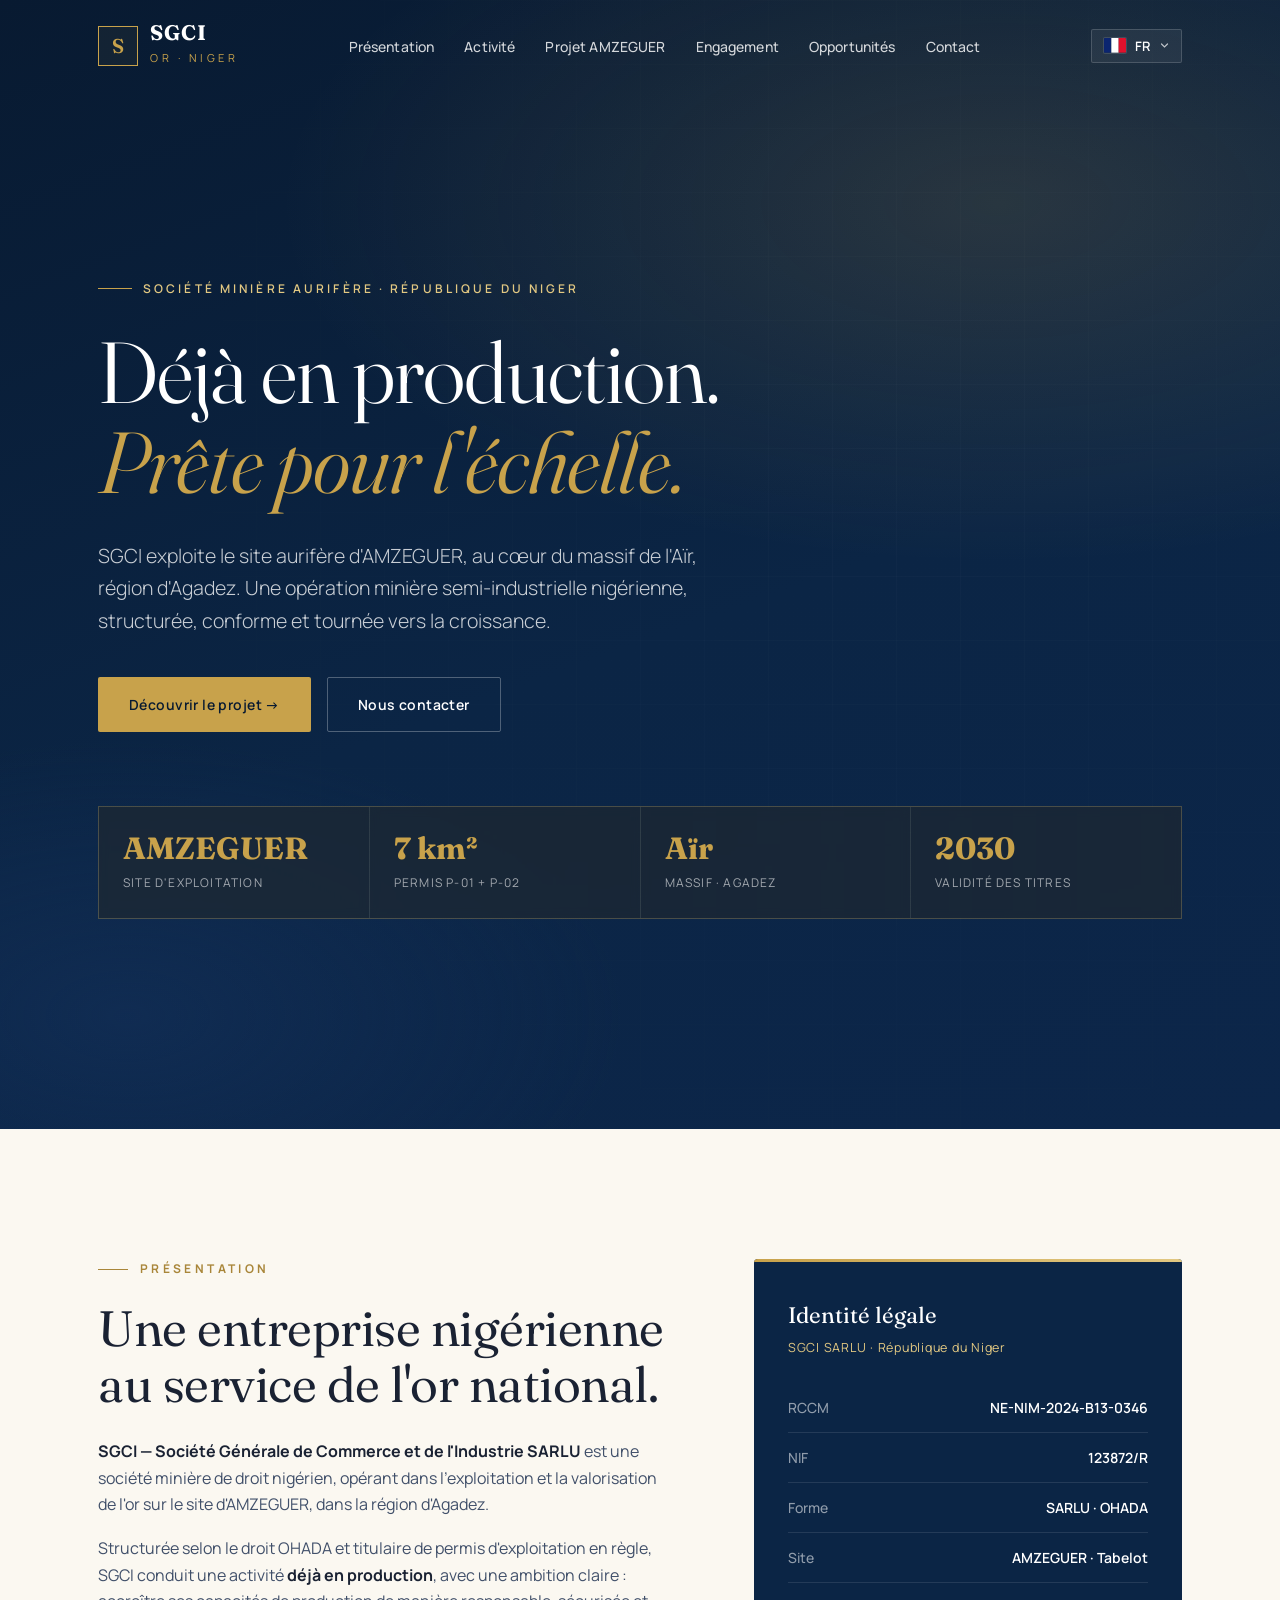
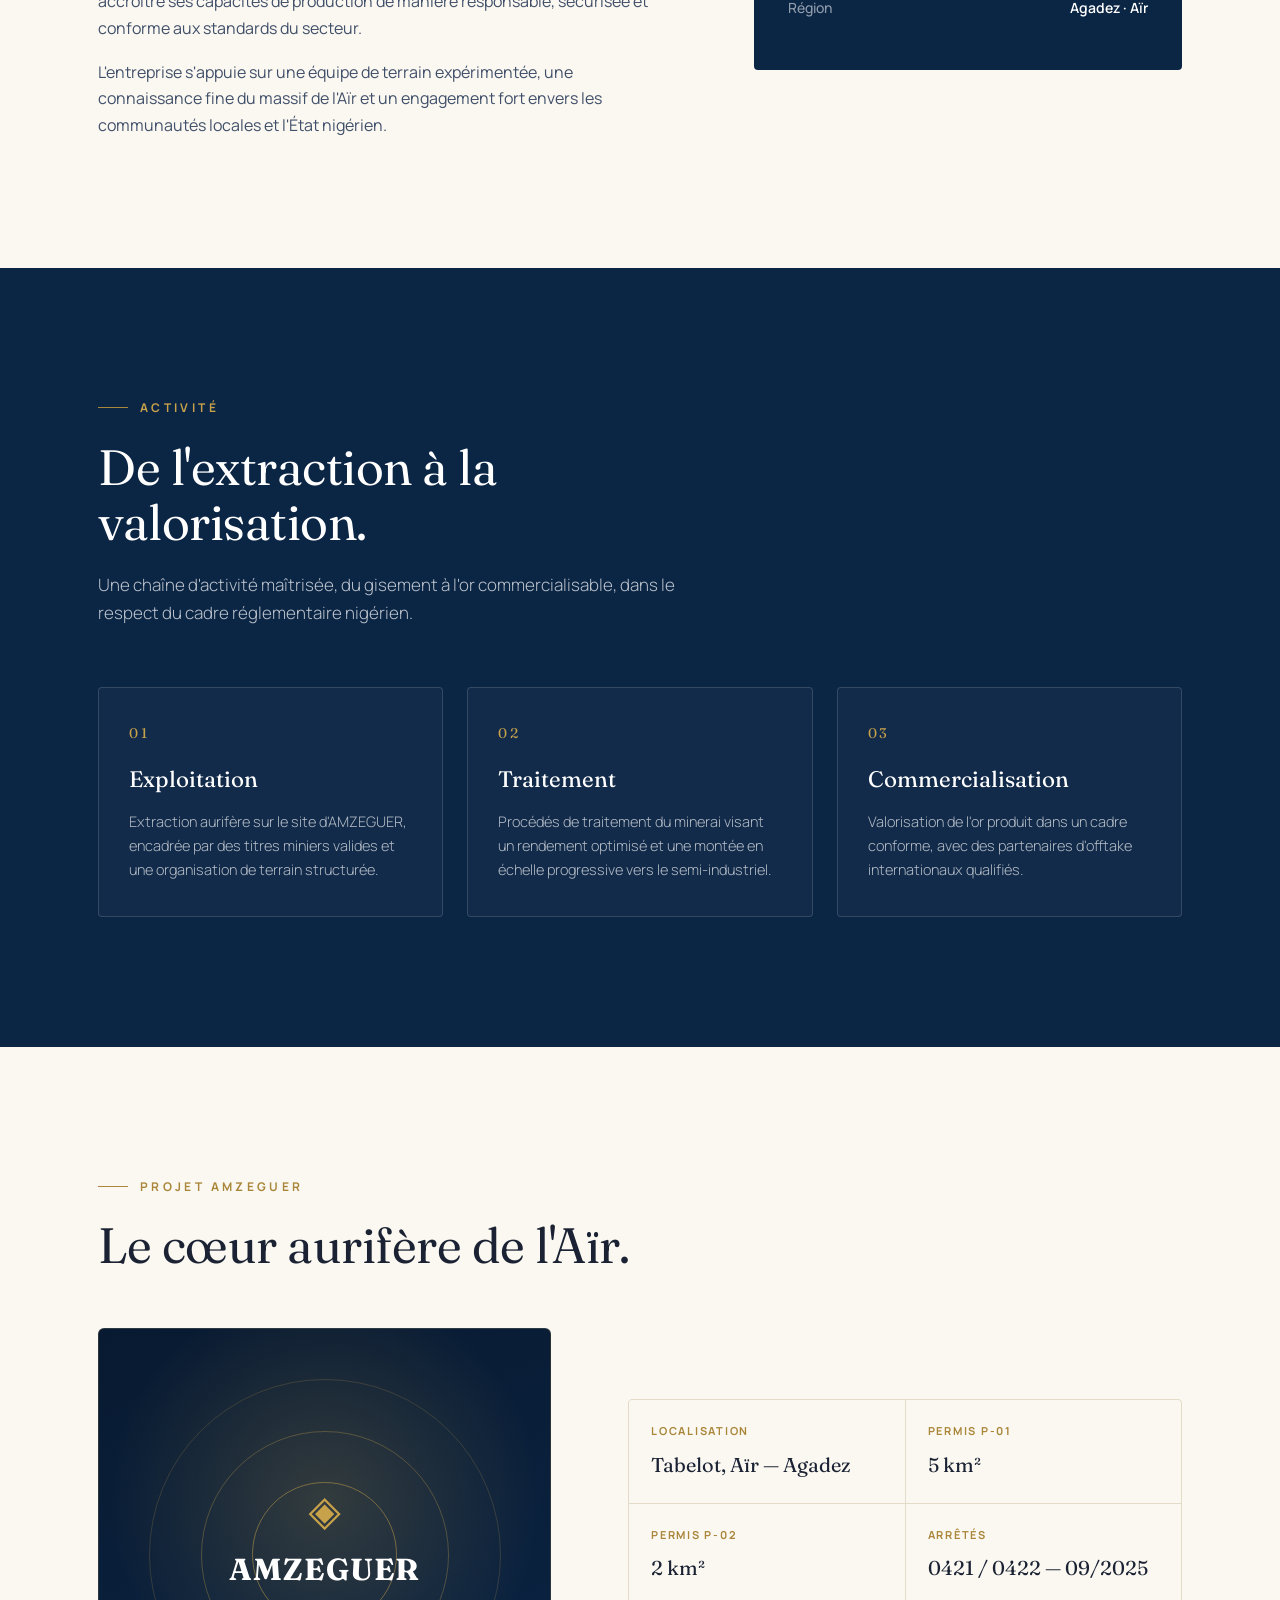
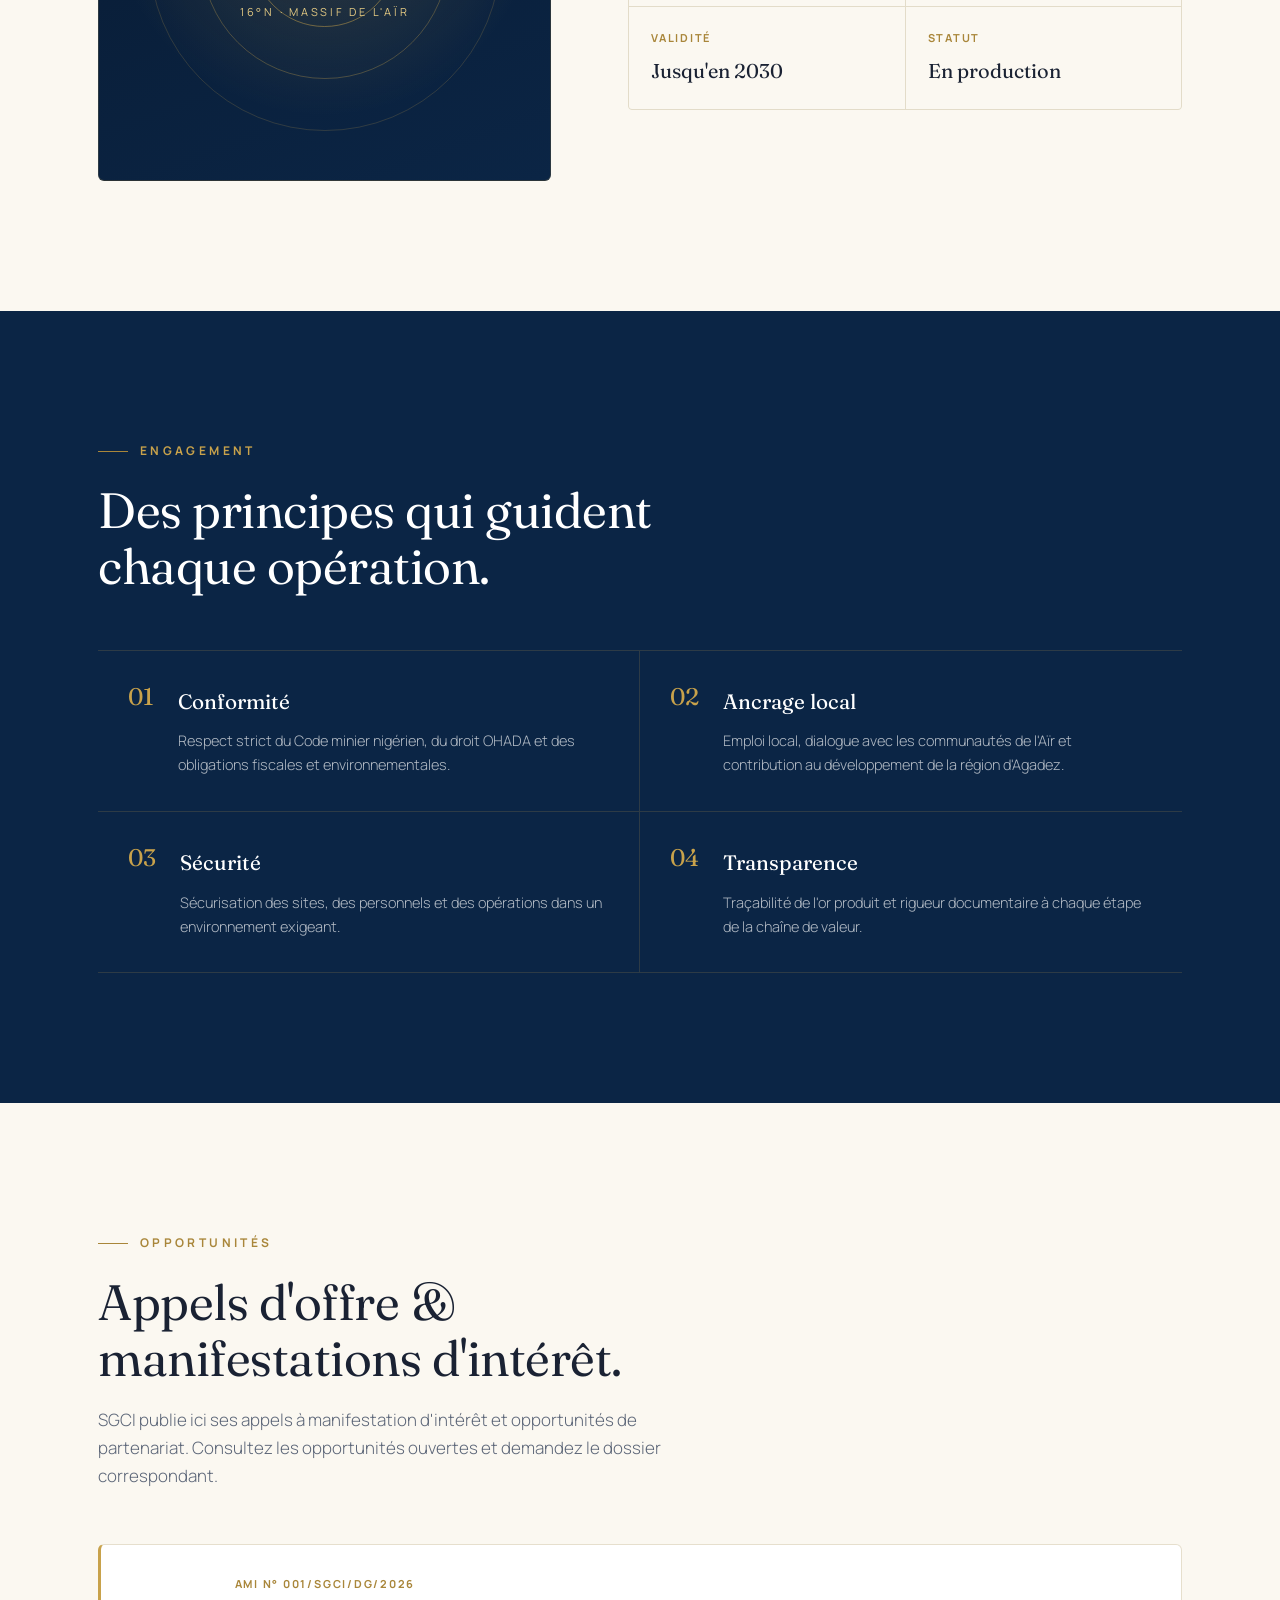
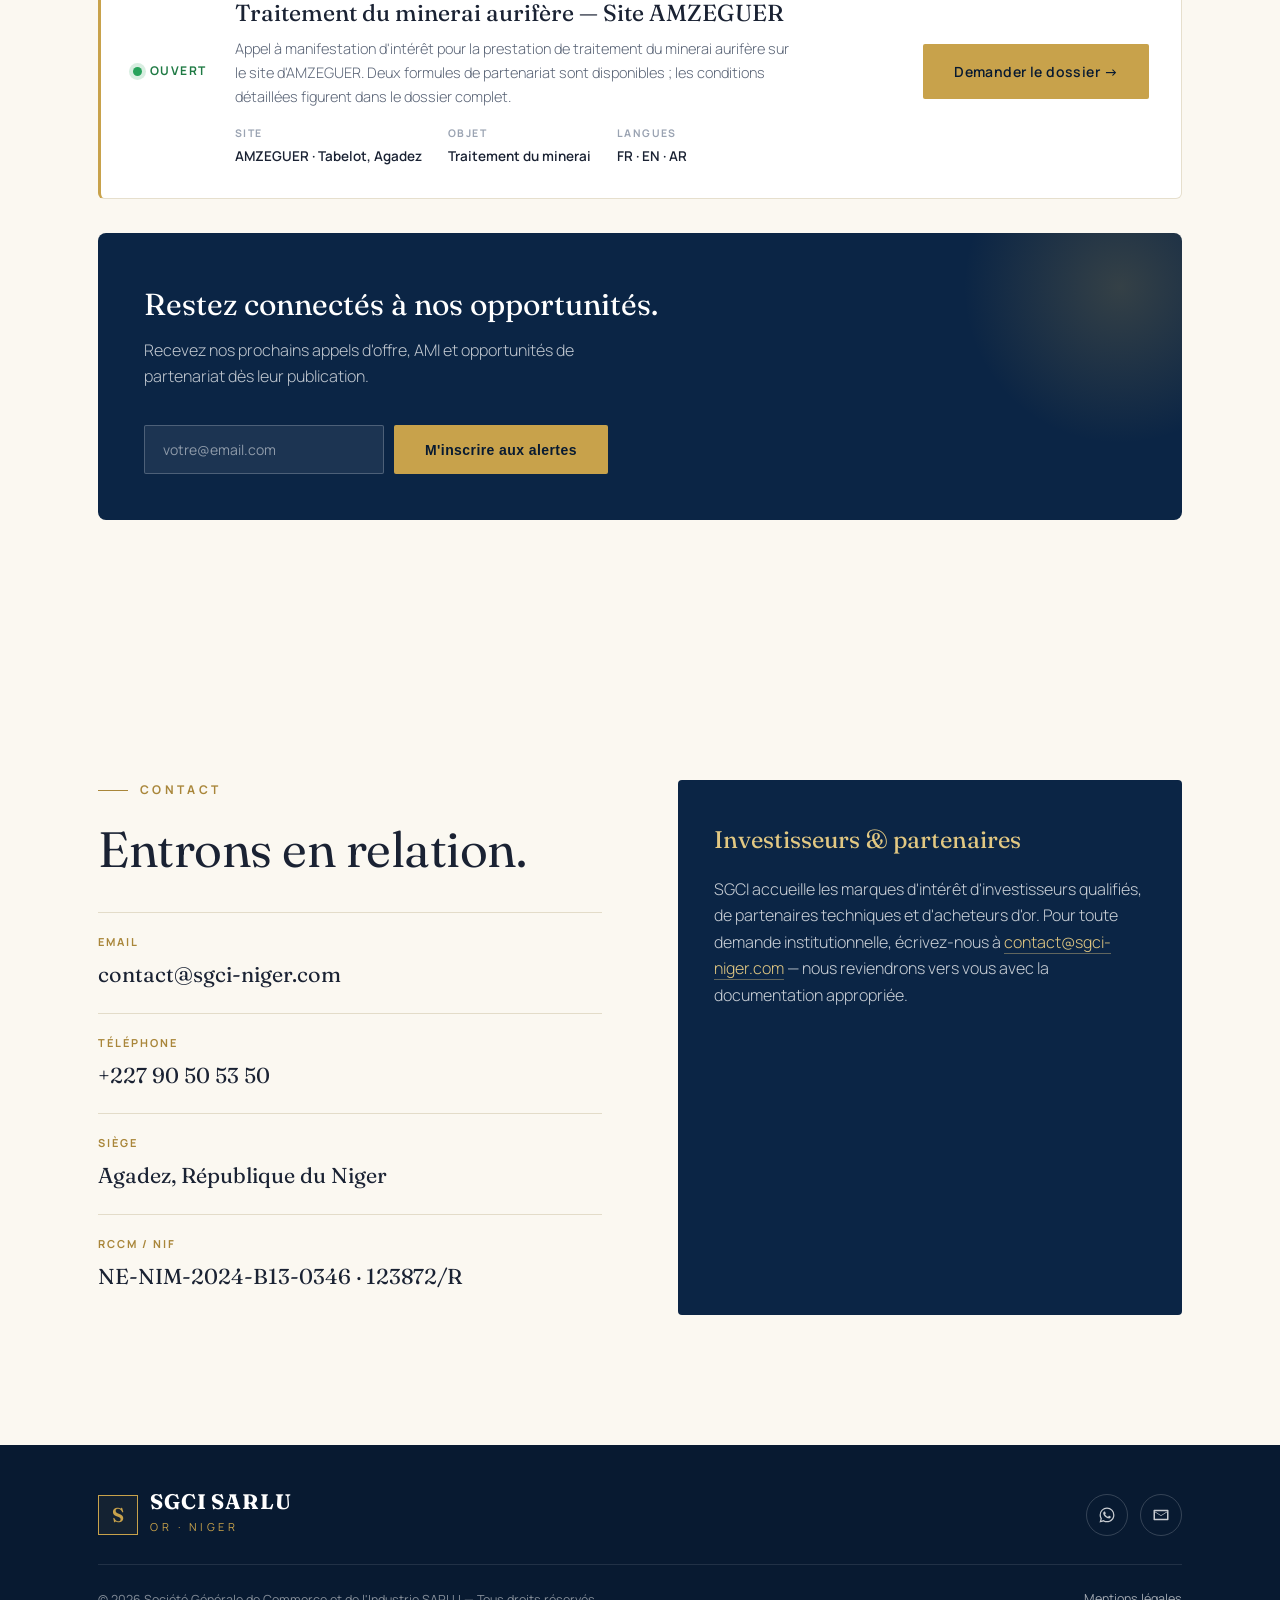
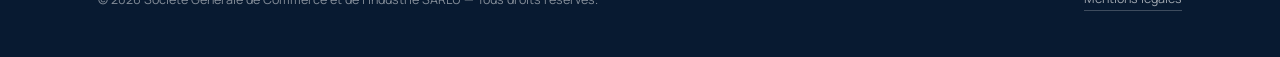
==== commit db17736c: "Site audit fixes and news section - Home page: source moved to src/index.html; one static page per l" ====
--- a/index.html
+++ b/index.html
@@ -1,19 +1,30 @@
 <!DOCTYPE html>
+<!-- Generated by scripts/build_site.py from src/index.html — do not edit this file. -->
 <html lang="fr" dir="ltr">
 <head>
 <meta charset="UTF-8" />
 <meta name="viewport" content="width=device-width, initial-scale=1.0" />
-<title>SGCI — Société Générale de Commerce et de l'Industrie | Mine d'or AMZEGUER, Niger</title>
-<meta name="description" id="meta-desc" content="SGCI SARLU — société minière aurifère nigérienne. Exploitation semi-industrielle du site AMZEGUER, massif de l'Aïr, région d'Agadez. Déjà en production." />
+<title>SGCI — Mine d'or AMZEGUER, Niger | Société minière</title>
+<meta name="description" id="meta-desc" content="SGCI SARLU — société minière aurifère nigérienne. Exploitation semi-industrielle du site AMZEGUER, massif de l&#x27;Aïr, région d&#x27;Agadez. Déjà en production." />
 <meta name="theme-color" content="#0B2545" />
 <meta property="og:type" content="website" />
-<meta property="og:title" content="SGCI — Mine d'or AMZEGUER, Niger" />
-<meta property="og:description" content="Société minière aurifère nigérienne. Déjà en production. Prête pour l'échelle." />
-<meta property="og:url" content="https://sgci-niger.com" />
-<link rel="canonical" href="https://sgci-niger.com" />
-<link rel="alternate" hreflang="fr" href="https://sgci-niger.com" />
-<link rel="alternate" hreflang="en" href="https://sgci-niger.com" />
-<link rel="alternate" hreflang="ar" href="https://sgci-niger.com" />
+<meta property="og:title" content="SGCI — Mine d&#x27;or AMZEGUER, Niger" />
+<meta property="og:description" content="SGCI SARLU — société minière aurifère nigérienne. Exploitation semi-industrielle du site AMZEGUER, massif de l&#x27;Aïr, région d&#x27;Agadez. Déjà en production." />
+<meta property="og:url" content="https://www.sgci-niger.com/" />
+<meta property="og:locale" content="fr_FR" />
+<meta property="og:site_name" content="SGCI SARLU" />
+<meta property="og:image" content="https://www.sgci-niger.com/og-image.png" />
+<meta property="og:image:width" content="1200" />
+<meta property="og:image:height" content="630" />
+<meta name="twitter:card" content="summary_large_image" />
+<meta name="twitter:image" content="https://www.sgci-niger.com/og-image.png" />
+<link rel="icon" href="data:image/svg+xml,%3Csvg xmlns='http://www.w3.org/2000/svg' viewBox='0 0 64 64'%3E%3Crect width='64' height='64' fill='%230B2545'/%3E%3Crect x='9' y='9' width='46' height='46' fill='none' stroke='%23c8a24b' stroke-width='3'/%3E%3Ctext x='32' y='44' text-anchor='middle' font-family='Georgia,serif' font-size='34' font-weight='600' fill='%23c8a24b'%3ES%3C/text%3E%3C/svg%3E" />
+<link rel="canonical" href="https://www.sgci-niger.com/" />
+<link rel="alternate" hreflang="fr" href="https://www.sgci-niger.com/" />
+<link rel="alternate" hreflang="en" href="https://www.sgci-niger.com/en" />
+<link rel="alternate" hreflang="ar" href="https://www.sgci-niger.com/ar" />
+<link rel="alternate" hreflang="x-default" href="https://www.sgci-niger.com/" />
+<script type="application/ld+json">{"@context":"https://schema.org","@type":"Organization","name":"SGCI SARLU","legalName":"Société Générale de Commerce et de l'Industrie SARLU","url":"https://www.sgci-niger.com","email":"contact@sgci-niger.com","telephone":"+227 90 50 53 50","address":{"@type":"PostalAddress","addressLocality":"Agadez","addressCountry":"NE"}}</script>
 <link rel="preconnect" href="https://fonts.googleapis.com" />
 <link rel="preconnect" href="https://fonts.gstatic.com" crossorigin />
 <link href="https://fonts.googleapis.com/css2?family=Fraunces:ital,opsz,wght@0,9..144,300..700;1,9..144,300..600&family=Manrope:wght@300..700&family=Reem+Kufi:wght@400..700&family=Tajawal:wght@300;400;500;700&display=swap" rel="stylesheet" />
@@ -326,6 +337,50 @@
     .proj-data{grid-template-columns:1fr}
     .brand-txt span{display:none}
   }
+
+  /* skip link, accessibility */
+  .skip{position:absolute;inset-inline-start:-999px;inset-block-start:0;z-index:200;background:var(--gold);color:var(--navy-deep);padding:10px 16px;font-weight:700;font-size:14px}
+  .skip:focus{inset-inline-start:12px;inset-block-start:12px}
+  @media (prefers-reduced-motion:reduce){
+    html{scroll-behavior:auto}
+    *,*::before,*::after{animation:none!important;transition:none!important}
+    .reveal{opacity:1;transform:none}
+  }
+  /* subscribe confirmation, footer legal link */
+  .sub-ok{display:none;flex-basis:100%;color:var(--gold-light);font-size:14px;font-weight:500}
+  .sub-ok.show{display:block}
+  .foot-bottom{display:flex;align-items:center;justify-content:space-between;gap:18px;flex-wrap:wrap}
+  .foot-legal{font-size:12.5px;color:rgba(255,255,255,.62);border-block-end:1px solid rgba(255,255,255,.22);transition:color .25s,border-color .25s}
+  .foot-legal:hover{color:var(--gold-light);border-color:var(--gold)}
+  /* menu: keep entries on one line between tablet and desktop widths */
+  .nav-links a,.brand-txt span{white-space:nowrap}
+  @media(min-width:901px) and (max-width:1160px){.nav-links{gap:18px}.nav-links a{font-size:13.5px}.nav-inner{gap:16px}}
+  /* news */
+  .news{background:var(--cream)}
+  .news-grid{margin-block-start:54px;display:grid;grid-template-columns:repeat(3,1fr);gap:26px}
+  .news-card{background:#fff;border:1px solid #e6dfcd;border-radius:6px;overflow:hidden;display:flex;flex-direction:column;transition:box-shadow .3s,transform .3s}
+  .news-card:hover{box-shadow:0 18px 44px rgba(11,37,69,.1);transform:translateY(-3px)}
+  .news-img{display:block;aspect-ratio:16/10;overflow:hidden;background:var(--navy)}
+  .news-img img{width:100%;height:100%;object-fit:cover;display:block;transition:transform .6s ease}
+  .news-card:hover .news-img img{transform:scale(1.03)}
+  .news-body{padding:26px 28px 30px;display:flex;flex-direction:column;gap:10px;flex:1}
+  .news-body h3{font-family:var(--font-display);font-weight:440;font-size:1.3rem;line-height:1.22;color:var(--ink)}
+  html[lang="ar"] .news-body h3{font-weight:700}
+  .news-body h3 a{color:inherit}
+  .news-body p{color:var(--muted);font-size:14.5px;font-weight:300}
+  .news-more{margin-block-start:auto;padding-block-start:8px;font-size:12px;font-weight:700;letter-spacing:.14em;text-transform:uppercase;color:var(--gold-deep)}
+  .news-more:hover{color:var(--navy)}
+  .news-card.feature{grid-column:1/-1;display:grid;grid-template-columns:1.15fr 1fr}
+  .news-card.feature .news-img{aspect-ratio:auto;min-height:340px}
+  .news-card.feature .news-body{padding:clamp(28px,4vw,48px);justify-content:center;gap:14px}
+  .news-card.feature .news-body h3{font-size:clamp(1.45rem,2.4vw,2rem)}
+  .news-card.feature .news-body p{font-size:15.5px}
+  .news-card.feature .news-more{margin-block-start:10px}
+  @media(max-width:900px){
+    .news-grid{grid-template-columns:1fr}
+    .news-card.feature{grid-template-columns:1fr}
+    .news-card.feature .news-img{aspect-ratio:16/10;min-height:0}
+  }
 </style>
 </head>
 <body>
@@ -342,6 +397,7 @@
   </defs>
 </svg>
 
+<a class="skip" href="#main" data-i18n="skip">Aller au contenu</a>
 <header id="hdr">
   <div class="wrap nav-inner">
     <a href="#top" class="brand">
@@ -364,7 +420,7 @@
           <svg class="chev" viewBox="0 0 12 12"><path d="M2 4l4 4 4-4" stroke="currentColor" stroke-width="1.6" fill="none" stroke-linecap="round"/></svg>
         </button>
         <div class="lang-menu" id="langMenu" role="menu">
-          <div class="lang-opt" data-lang="fr" role="menuitem"><span class="flag"><svg viewBox="0 0 24 16"><use href="#flag-fr-src"/></svg></span>Français<span class="tick">✓</span></div>
+          <div class="lang-opt active" data-lang="fr" role="menuitem"><span class="flag"><svg viewBox="0 0 24 16"><use href="#flag-fr-src"/></svg></span>Français<span class="tick">✓</span></div>
           <div class="lang-opt" data-lang="en" role="menuitem"><span class="flag"><svg viewBox="0 0 60 30"><use href="#flag-gb-src"/></svg></span>English<span class="tick">✓</span></div>
           <div class="lang-opt" data-lang="ar" role="menuitem"><span class="flag"><svg viewBox="0 0 24 16"><use href="#flag-sa-src"/></svg></span>العربية<span class="tick">✓</span></div>
         </div>
@@ -374,6 +430,7 @@
   </div>
 </header>
 
+<main id="main">
 <!-- ===== HERO ===== -->
 <section class="hero" id="top">
   <div class="wrap hero-inner">
@@ -401,7 +458,7 @@
       <h2 class="sec-title" data-i18n="about.title">Une entreprise nigérienne au service de l'or national.</h2>
       <div class="about-body">
         <p data-i18n-html="about.p1"><strong>SGCI — Société Générale de Commerce et de l'Industrie SARLU</strong> est une société minière de droit nigérien, opérant dans l'exploitation et la valorisation de l'or sur le site d'AMZEGUER, dans la région d'Agadez.</p>
-        <p data-i18n-html="about.p2">Structurée selon le droit OHADA et titulaire de permis d'exploitation en règle, SGCI conduit une activité <strong>déjà en production</strong>, avec une ambition claire : passer à l'échelle semi-industrielle de manière responsable, sécurisée et conforme aux standards du secteur.</p>
+        <p data-i18n-html="about.p2">Structurée selon le droit OHADA et titulaire de permis d'exploitation en règle, SGCI conduit une activité <strong>déjà en production</strong>, avec une ambition claire : accroître ses capacités de production de manière responsable, sécurisée et conforme aux standards du secteur.</p>
         <p data-i18n="about.p3">L'entreprise s'appuie sur une équipe de terrain expérimentée, une connaissance fine du massif de l'Aïr et un engagement fort envers les communautés locales et l'État nigérien.</p>
       </div>
     </div>
@@ -482,7 +539,7 @@
   <div class="wrap">
     <div class="reveal" style="max-width:760px">
       <div class="sec-eyebrow" data-i18n="opps.eyebrow">Opportunités</div>
-      <h2 class="sec-title" data-i18n="opps.title">Appels d'offre & manifestations d'intérêt.</h2>
+      <h2 class="sec-title" data-i18n="opps.title">Appels d'offre &amp; manifestations d'intérêt.</h2>
       <p class="lead-2" data-i18n="opps.intro">SGCI publie ici ses appels à manifestation d'intérêt et opportunités de partenariat. Consultez les opportunités ouvertes et demandez le dossier correspondant.</p>
     </div>
 
@@ -512,6 +569,8 @@
       <div class="sub-form">
         <input type="email" id="subEmail" placeholder="votre@email.com" data-i18n-ph="sub.ph" aria-label="Email" />
         <button class="btn btn-gold" id="subBtn" data-i18n="sub.btn">M'inscrire aux alertes</button>
+        <input type="text" id="subHp" name="website" tabindex="-1" autocomplete="off" aria-hidden="true" style="position:absolute;left:-9999px;width:1px;height:1px;opacity:0;min-width:0;padding:0;border:0" />
+        <p class="sub-ok" id="subOk" role="status" data-i18n="sub.ok">Inscription enregistrée. Merci.</p>
       </div>
     </div>
   </div>
@@ -532,13 +591,14 @@
         </div>
       </div>
       <div class="invest reveal">
-        <h3 data-i18n="invest.title">Investisseurs & partenaires</h3>
+        <h3 data-i18n="invest.title">Investisseurs &amp; partenaires</h3>
         <p data-i18n-html="invest.text">SGCI accueille les marques d'intérêt d'investisseurs qualifiés, de partenaires techniques et d'acheteurs d'or. Pour toute demande institutionnelle, écrivez-nous à <a href="mailto:contact@sgci-niger.com">contact@sgci-niger.com</a> — nous reviendrons vers vous avec la documentation appropriée.</p>
       </div>
     </div>
   </div>
 </section>
 
+</main>
 <footer>
   <div class="wrap">
     <div class="foot-top">
@@ -548,22 +608,20 @@
         <a class="soc" href="https://wa.me/22790505350" target="_blank" rel="noopener" aria-label="WhatsApp"><svg viewBox="0 0 24 24"><path d="M19.05 4.91A9.82 9.82 0 0012 2 9.92 9.92 0 002.1 11.9c0 1.74.46 3.45 1.32 4.95L2 22l5.28-1.38a9.86 9.86 0 004.72 1.2c5.46 0 9.9-4.44 9.9-9.9a9.84 9.84 0 00-2.85-7.01zM12 20.06a8.2 8.2 0 01-4.19-1.14l-.3-.18-3.13.82.84-3.05-.2-.31a8.18 8.18 0 01-1.26-4.37c0-4.54 3.7-8.23 8.24-8.23a8.2 8.2 0 015.82 2.42 8.18 8.18 0 012.41 5.82c0 4.54-3.69 8.24-8.23 8.24zm4.52-6.16c-.25-.12-1.47-.72-1.69-.81-.23-.08-.39-.12-.56.13-.16.24-.64.8-.79.97-.14.16-.29.18-.54.06-.25-.13-1.05-.39-1.99-1.24-.74-.66-1.23-1.47-1.38-1.72-.14-.25-.01-.38.11-.5.11-.12.25-.3.37-.44.12-.14.16-.24.25-.41.08-.16.04-.31-.02-.43-.06-.12-.56-1.35-.77-1.84-.2-.48-.4-.42-.56-.43h-.48c-.16 0-.43.06-.66.31-.22.24-.86.84-.86 2.06 0 1.22.89 2.4 1.01 2.56.12.17 1.75 2.67 4.23 3.74.59.26 1.05.41 1.41.52.59.19 1.13.17 1.56.1.48-.07 1.47-.6 1.68-1.18.2-.58.2-1.07.14-1.18-.06-.1-.22-.16-.47-.28z"/></svg></a>
         <!-- Email (actif) -->
         <a class="soc" href="mailto:contact@sgci-niger.com" aria-label="Email"><svg viewBox="0 0 24 24"><path d="M3 5h18a1 1 0 011 1v12a1 1 0 01-1 1H3a1 1 0 01-1-1V6a1 1 0 011-1zm.4 2L12 12.3 20.6 7H3.4zM20 8.4l-8 4.9-8-4.9V17h16V8.4z"/></svg></a>
-        <!-- ↓↓↓ REMPLACER href="..." par l'URL réelle de tes pages quand elles existent ↓↓↓ -->
-        <a class="soc" href="https://www.linkedin.com" target="_blank" rel="noopener" aria-label="LinkedIn"><svg viewBox="0 0 24 24"><path d="M4.98 3.5a2.5 2.5 0 11-.02 5 2.5 2.5 0 01.02-5zM3 9h4v12H3V9zm6 0h3.8v1.7h.05c.53-1 1.83-2.06 3.77-2.06 4.03 0 4.78 2.65 4.78 6.1V21h-4v-5.6c0-1.34-.02-3.06-1.86-3.06-1.87 0-2.16 1.46-2.16 2.96V21H9V9z"/></svg></a>
-        <a class="soc" href="https://www.facebook.com" target="_blank" rel="noopener" aria-label="Facebook"><svg viewBox="0 0 24 24"><path d="M22 12a10 10 0 10-11.56 9.88v-6.99H7.9V12h2.54V9.8c0-2.5 1.49-3.89 3.78-3.89 1.09 0 2.24.2 2.24.2v2.46h-1.26c-1.24 0-1.63.77-1.63 1.56V12h2.78l-.44 2.89h-2.34v6.99A10 10 0 0022 12z"/></svg></a>
-        <a class="soc" href="https://x.com" target="_blank" rel="noopener" aria-label="X"><svg viewBox="0 0 24 24"><path d="M17.53 3H20.5l-6.49 7.41L21.75 21h-6.02l-4.7-6.15L5.6 21H2.63l6.94-7.93L2.25 3h6.17l4.25 5.62L17.53 3zm-1.06 16.2h1.65L7.62 4.72H5.85l10.62 14.48z"/></svg></a>
-        <!-- ↑↑↑ REMPLACER ↑↑↑ -->
       </div>
     </div>
     <div class="foot-bottom">
       <div class="foot-copy" data-i18n="footer.copy">© 2026 Société Générale de Commerce et de l'Industrie SARLU — Tous droits réservés.</div>
+      <a class="foot-legal" href="/mentions-legales" data-i18n="footer.legal">Mentions légales</a>
     </div>
   </div>
 </footer>
 
+<script>window.SGCI_LANG="fr";</script>
 <script>
 const I18N = {
   fr:{
+    "skip":"Aller au contenu","nav.news":"Actualités","news.eyebrow":"Actualités","news.title":"La vie du site et de la société.","news.intro":"Visites officielles, étapes du projet AMZEGUER et annonces de SGCI.","news.read":"Lire l'article →","footer.legal":"Mentions légales","sub.ok":"Inscription enregistrée. Merci.",
     "brand.sub":"Or · Niger",
     "nav.about":"Présentation","nav.activity":"Activité","nav.project":"Projet AMZEGUER","nav.values":"Engagement","nav.opps":"Opportunités","nav.contact":"Contact",
     "hero.badge":"Société minière aurifère · République du Niger",
@@ -573,7 +631,7 @@
     "hero.s1v":"AMZEGUER","hero.s1l":"Site d'exploitation","hero.s2v":"7 km²","hero.s2l":"Permis P-01 + P-02","hero.s3v":"Aïr","hero.s3l":"Massif · Agadez","hero.s4v":"2030","hero.s4l":"Validité des titres",
     "about.eyebrow":"Présentation","about.title":"Une entreprise nigérienne au service de l'or national.",
     "about.p1":"<strong>SGCI — Société Générale de Commerce et de l'Industrie SARLU</strong> est une société minière de droit nigérien, opérant dans l'exploitation et la valorisation de l'or sur le site d'AMZEGUER, dans la région d'Agadez.",
-    "about.p2":"Structurée selon le droit OHADA et titulaire de permis d'exploitation en règle, SGCI conduit une activité <strong>déjà en production</strong>, avec une ambition claire : passer à l'échelle semi-industrielle de manière responsable, sécurisée et conforme aux standards du secteur.",
+    "about.p2":"Structurée selon le droit OHADA et titulaire de permis d'exploitation en règle, SGCI conduit une activité <strong>déjà en production</strong>, avec une ambition claire : accroître ses capacités de production de manière responsable, sécurisée et conforme aux standards du secteur.",
     "about.p3":"L'entreprise s'appuie sur une équipe de terrain expérimentée, une connaissance fine du massif de l'Aïr et un engagement fort envers les communautés locales et l'État nigérien.",
     "legal.title":"Identité légale","legal.sub":"SGCI SARLU · République du Niger","legal.k1":"RCCM","legal.k2":"NIF","legal.k3":"Forme","legal.v3":"SARLU · OHADA","legal.k4":"Site","legal.v4":"AMZEGUER · Tabelot","legal.k5":"Région","legal.v5":"Agadez · Aïr",
     "activity.eyebrow":"Activité","activity.title":"De l'extraction à la valorisation.","activity.intro":"Une chaîne d'activité maîtrisée, du gisement à l'or commercialisable, dans le respect du cadre réglementaire nigérien.",
@@ -596,6 +654,7 @@
     "_meta":"SGCI SARLU — société minière aurifère nigérienne. Exploitation semi-industrielle du site AMZEGUER, massif de l'Aïr, région d'Agadez. Déjà en production."
   },
   en:{
+    "skip":"Skip to content","nav.news":"News","news.eyebrow":"News","news.title":"Life on site and at the company.","news.intro":"Official visits, AMZEGUER project milestones and SGCI announcements.","news.read":"Read the article →","footer.legal":"Legal notice","sub.ok":"You are registered. Thank you.",
     "brand.sub":"Gold · Niger",
     "nav.about":"About","nav.activity":"Operations","nav.project":"AMZEGUER Project","nav.values":"Commitment","nav.opps":"Opportunities","nav.contact":"Contact",
     "hero.badge":"Gold mining company · Republic of Niger",
@@ -605,7 +664,7 @@
     "hero.s1v":"AMZEGUER","hero.s1l":"Operating site","hero.s2v":"7 km²","hero.s2l":"Permits P-01 + P-02","hero.s3v":"Aïr","hero.s3l":"Massif · Agadez","hero.s4v":"2030","hero.s4l":"Title validity",
     "about.eyebrow":"About","about.title":"A Nigerien company serving the national gold sector.",
     "about.p1":"<strong>SGCI — Société Générale de Commerce et de l'Industrie SARLU</strong> is a mining company under Nigerien law, engaged in the extraction and beneficiation of gold at the AMZEGUER site, in the Agadez region.",
-    "about.p2":"Structured under OHADA law and holding valid mining permits, SGCI runs an operation that is <strong>already in production</strong>, with a clear ambition: to scale up to the semi-industrial level responsibly, securely and in line with industry standards.",
+    "about.p2":"Structured under OHADA law and holding valid mining permits, SGCI runs an operation that is <strong>already in production</strong>, with a clear ambition: to expand its production capacity responsibly, securely and in line with industry standards.",
     "about.p3":"The company relies on an experienced field team, an intimate knowledge of the Aïr massif and a strong commitment to local communities and the Nigerien State.",
     "legal.title":"Legal identity","legal.sub":"SGCI SARLU · Republic of Niger","legal.k1":"RCCM","legal.k2":"NIF","legal.k3":"Form","legal.v3":"SARLU · OHADA","legal.k4":"Site","legal.v4":"AMZEGUER · Tabelot","legal.k5":"Region","legal.v5":"Agadez · Aïr",
     "activity.eyebrow":"Operations","activity.title":"From extraction to beneficiation.","activity.intro":"A controlled value chain, from deposit to marketable gold, in full compliance with the Nigerien regulatory framework.",
@@ -628,6 +687,7 @@
     "_meta":"SGCI SARLU — Nigerien gold mining company. Semi-industrial operation of the AMZEGUER site, Aïr massif, Agadez region. Already in production."
   },
   ar:{
+    "skip":"انتقل إلى المحتوى","nav.news":"الأخبار","news.eyebrow":"الأخبار","news.title":"أخبار الموقع والشركة.","news.intro":"الزيارات الرسمية ومراحل مشروع أمزقر وإعلانات SGCI.","news.read":"اقرأ المقال ←","footer.legal":"إشعار قانوني","sub.ok":"تم تسجيلكم. شكراً.",
     "brand.sub":"ذهب · النيجر",
     "nav.about":"نبذة عنا","nav.activity":"النشاط","nav.project":"مشروع أمزقر","nav.values":"الالتزام","nav.opps":"الفرص","nav.contact":"اتصل بنا",
     "hero.badge":"شركة لتعدين الذهب · جمهورية النيجر",
@@ -637,7 +697,7 @@
     "hero.s1v":"أمزقر","hero.s1l":"موقع الاستغلال","hero.s2v":"7 كم²","hero.s2l":"رخصتا P-01 + P-02","hero.s3v":"آير","hero.s3l":"كتلة جبلية · أغاديز","hero.s4v":"2030","hero.s4l":"صلاحية السندات",
     "about.eyebrow":"نبذة عنا","about.title":"شركة نيجرية في خدمة الذهب الوطني.",
     "about.p1":"<strong>SGCI — الشركة العامة للتجارة والصناعة (ش.ذ.م.م)</strong> شركة تعدين خاضعة للقانون النيجري، تعمل في استخراج الذهب وتثمينه بموقع أمزقر في منطقة أغاديز.",
-    "about.p2":"منظَّمة وفق قانون أوهادا (OHADA) وحائزة على رخص استغلال سارية، تدير SGCI نشاطاً <strong>في مرحلة الإنتاج بالفعل</strong>، بطموح واضح: الانتقال إلى المستوى شبه الصناعي بشكل مسؤول وآمن ومتوافق مع معايير القطاع.",
+    "about.p2":"منظَّمة وفق قانون أوهادا (OHADA) وحائزة على رخص استغلال سارية، تدير SGCI نشاطاً <strong>في مرحلة الإنتاج بالفعل</strong>، بطموح واضح: زيادة طاقتها الإنتاجية بشكل مسؤول وآمن ومتوافق مع معايير القطاع.",
     "about.p3":"تعتمد الشركة على فريق ميداني ذي خبرة، ومعرفة دقيقة بكتلة آير الجبلية، والتزام قوي تجاه المجتمعات المحلية والدولة النيجرية.",
     "legal.title":"الهوية القانونية","legal.sub":"SGCI ش.ذ.م.م · جمهورية النيجر","legal.k1":"السجل التجاري","legal.k2":"الرقم الجبائي","legal.k3":"الشكل القانوني","legal.v3":"ش.ذ.م.م · أوهادا","legal.k4":"الموقع","legal.v4":"أمزقر · تابلوت","legal.k5":"المنطقة","legal.v5":"أغاديز · آير",
     "activity.eyebrow":"النشاط","activity.title":"من الاستخراج إلى التثمين.","activity.intro":"سلسلة نشاط محكَمة، من المنجم إلى الذهب القابل للتسويق، مع احترام الإطار التنظيمي النيجري.",
@@ -696,12 +756,15 @@
   document.getElementById("langBtn").setAttribute("aria-expanded", lang.classList.contains("open"));
 });
 document.querySelectorAll(".lang-opt").forEach(o=>{
-  o.addEventListener("click", ()=>{ applyLang(o.dataset.lang); lang.classList.remove("open"); });
+  o.addEventListener("click", ()=>{ const l=o.dataset.lang; lang.classList.remove("open");
+    if(window.SGCI_LANG){ if(l!==window.SGCI_LANG) location.href=({fr:"/",en:"/en",ar:"/ar"})[l]+location.hash; return; }
+    applyLang(l); });
 });
 document.addEventListener("click", ()=> lang.classList.remove("open"));
 
 // init language (saved → browser → fr)
 (function(){
+  if(window.SGCI_LANG){ applyLang(window.SGCI_LANG); return; }
   let saved=null; try{ saved=localStorage.getItem("sgci-lang"); }catch(e){}
   const nav=(navigator.language||"fr").slice(0,2);
   const start = saved || (I18N[nav]?nav:"fr");
@@ -724,9 +787,14 @@
     const email=(document.getElementById("subEmail").value||"").trim();
     const ok=/^[^@\s]+@[^@\s]+\.[^@\s]+$/.test(email);
     if(!ok){ document.getElementById("subEmail").focus(); return; }
-    const subj=encodeURIComponent("Inscription aux alertes opportunités SGCI");
-    const body=encodeURIComponent("Bonjour,\n\nMerci de m'inscrire aux alertes des appels d'offre et opportunités de SGCI.\n\nMon adresse : "+email);
-    window.location.href="mailto:contact@sgci-niger.com?subject="+subj+"&body="+body;
+    const mail=()=>{ const subj=encodeURIComponent("Inscription aux alertes opportunités SGCI");
+      const body=encodeURIComponent("Bonjour,\n\nMerci de m'inscrire aux alertes des appels d'offre et opportunités de SGCI.\n\nMon adresse : "+email);
+      window.location.href="mailto:contact@sgci-niger.com?subject="+subj+"&body="+body; };
+    subBtn.disabled=true;
+    fetch("/api/contact",{method:"POST",headers:{"content-type":"application/json"},body:JSON.stringify({type:"alert",email:email,website:document.getElementById("subHp").value,lang:document.documentElement.lang})})
+      .then(r=>r.json().then(j=>r.ok&&j&&j.ok))
+      .then(ok=>{ subBtn.disabled=false; if(ok){ document.getElementById("subOk").classList.add("show"); document.getElementById("subEmail").value=""; } else mail(); })
+      .catch(()=>{ subBtn.disabled=false; mail(); });
   });
 }
 
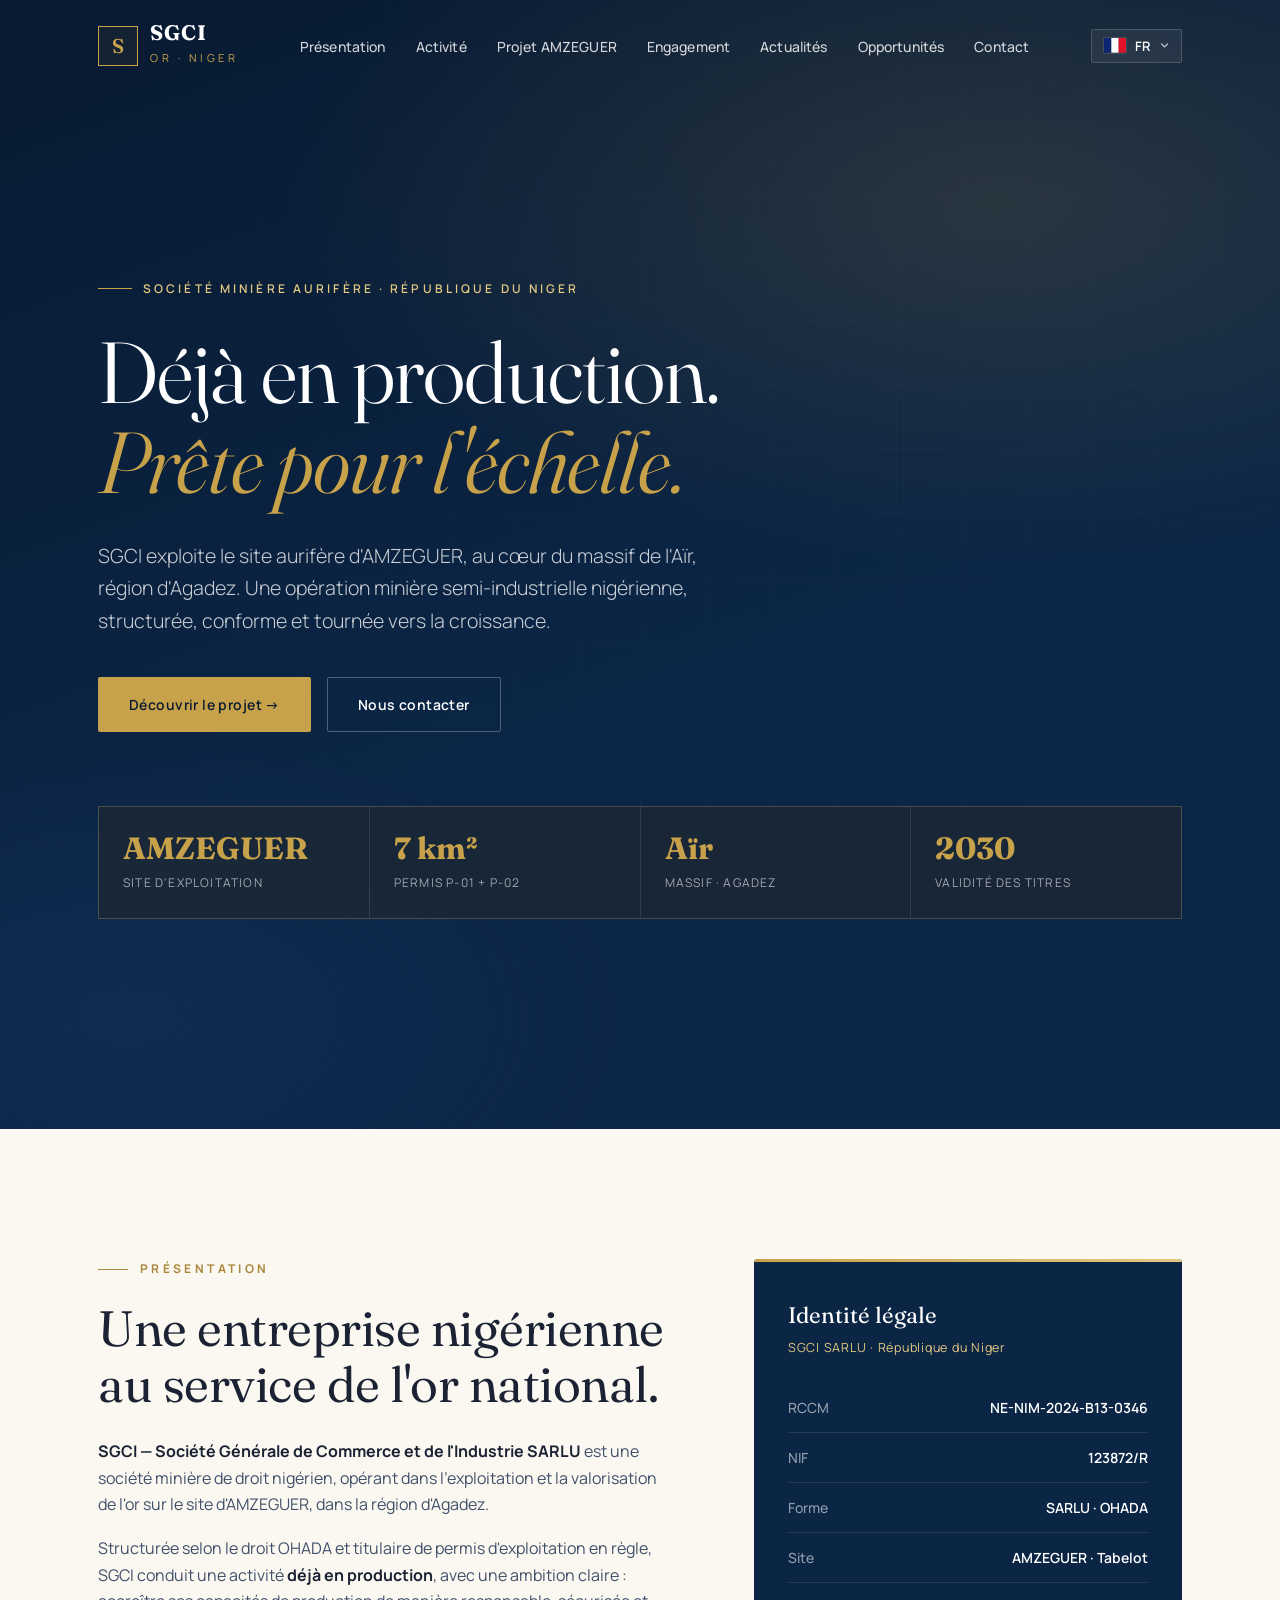
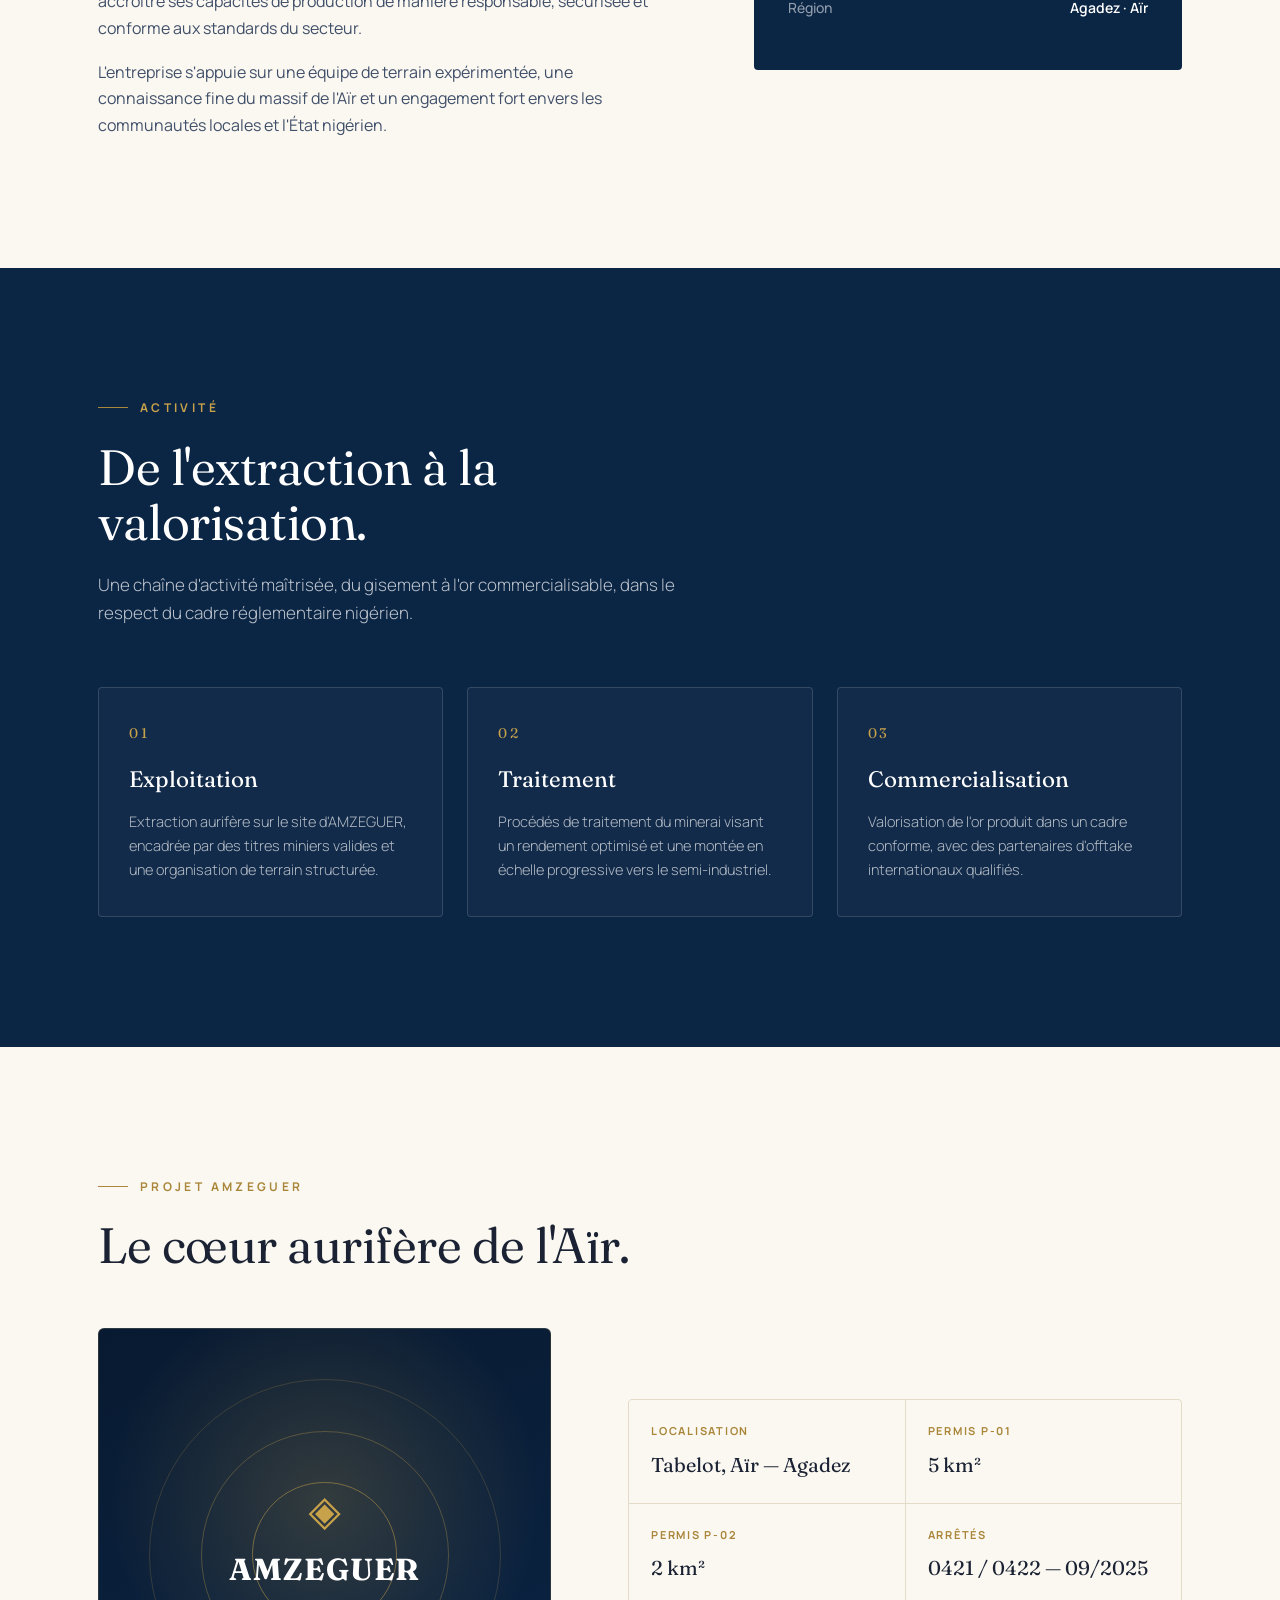
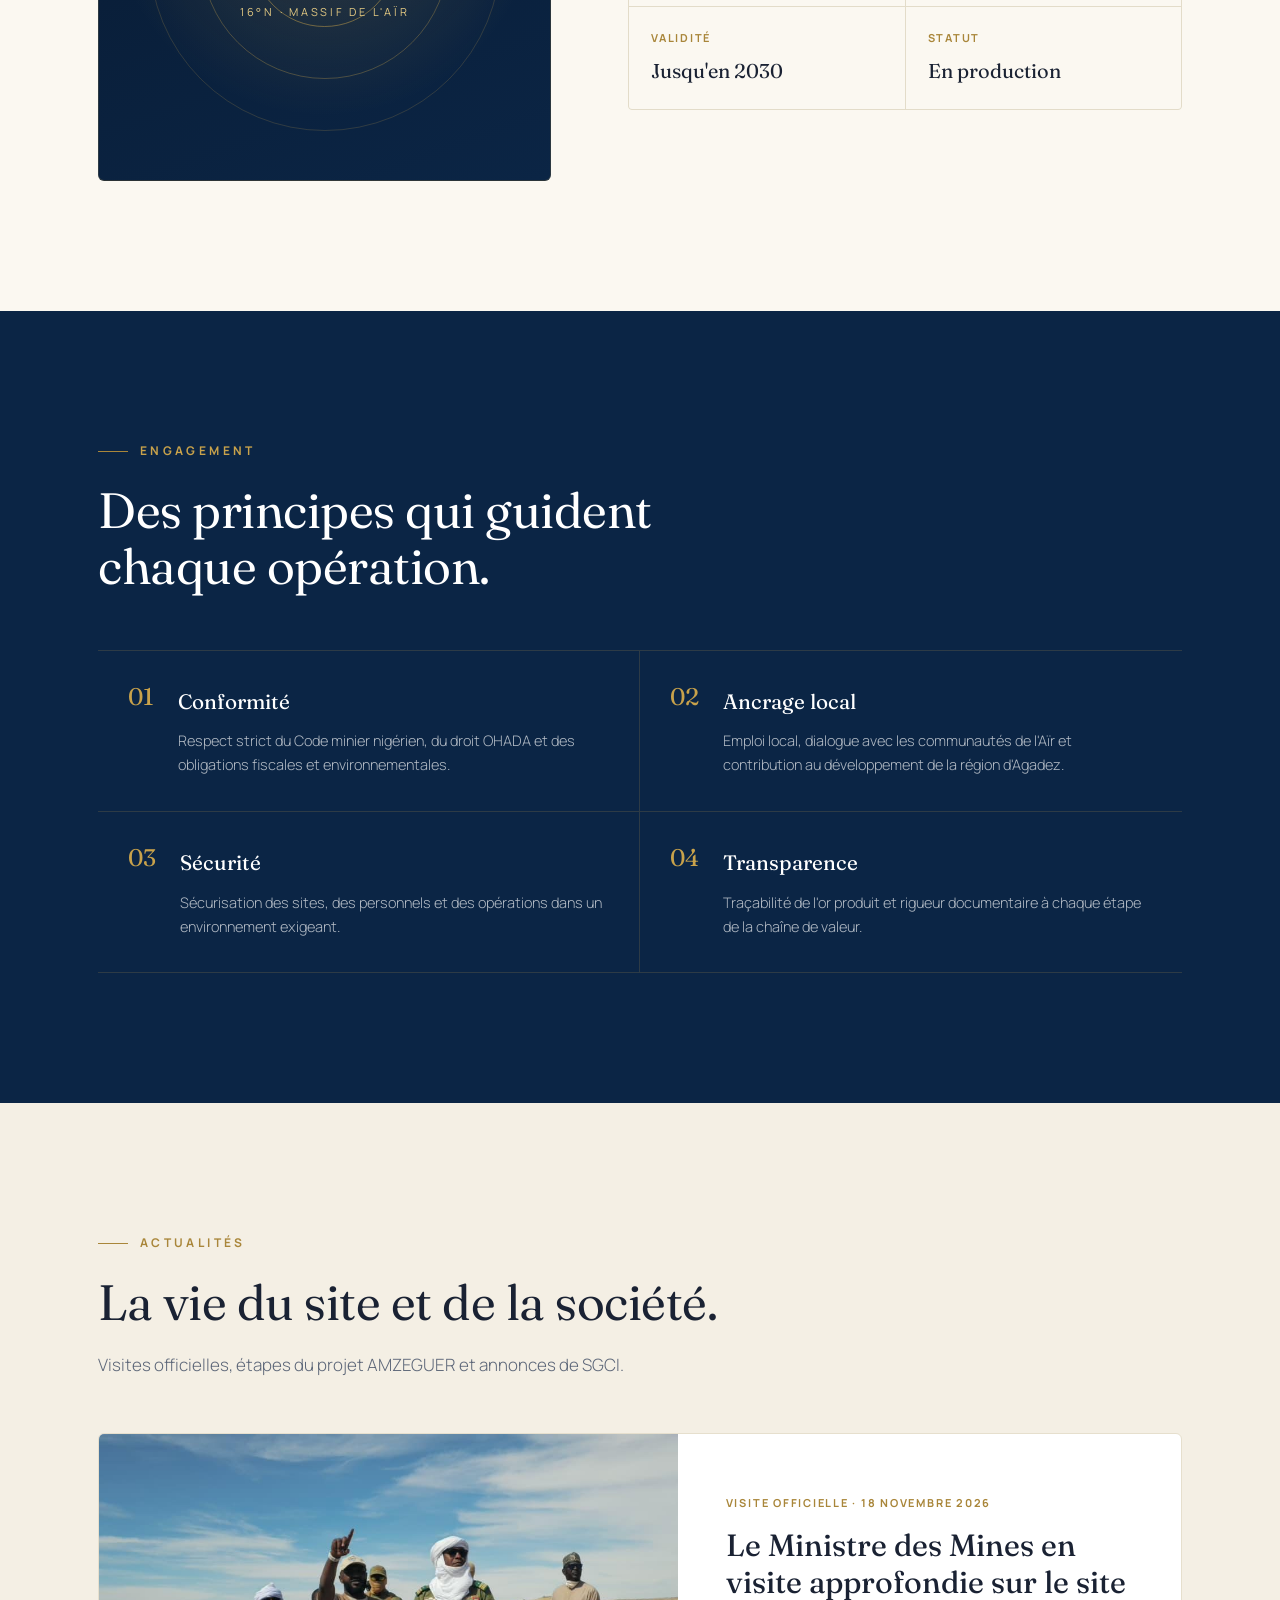
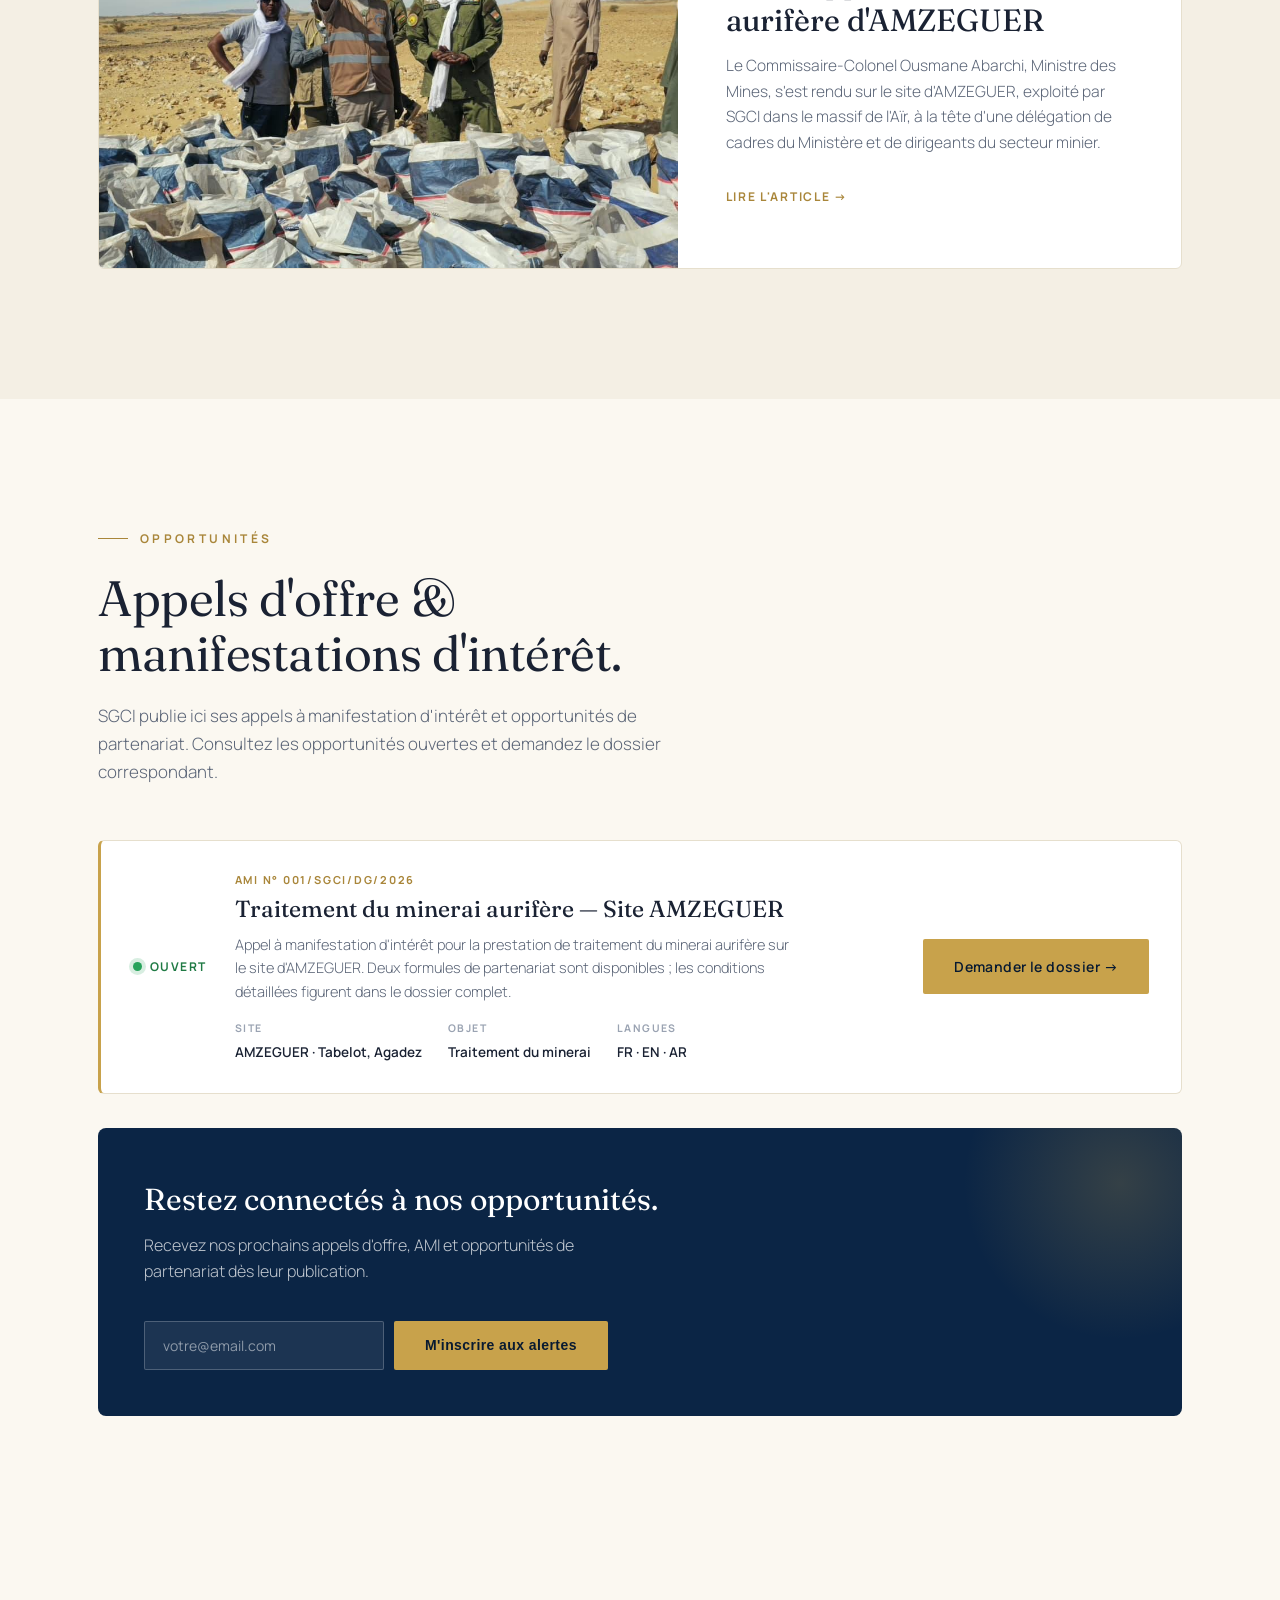
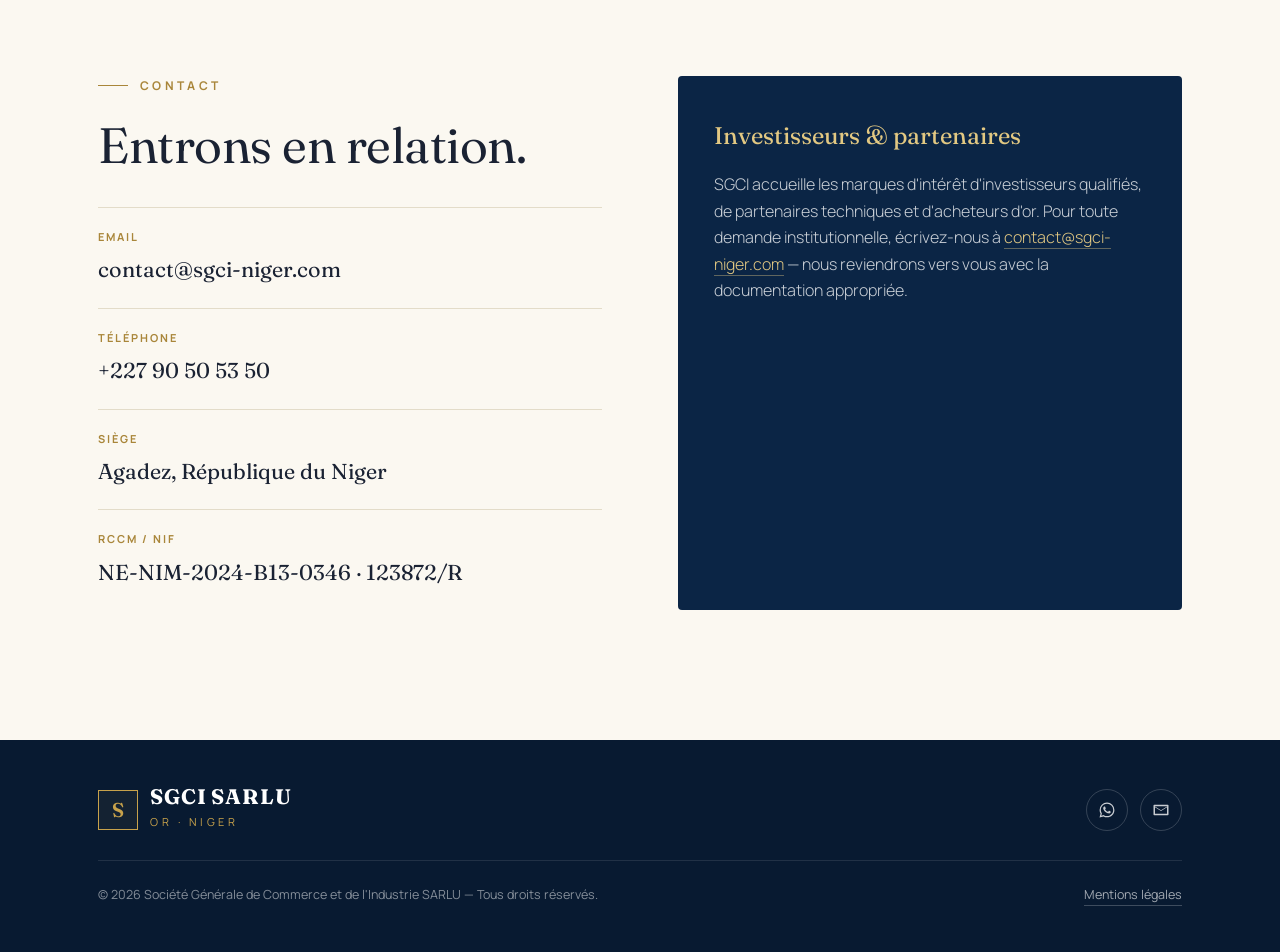
==== commit 57b75670: "Publish article: Minister of Mines' visit to the AMZEGUER site (18 Nov 2026) Co-Authored-By: Claude " ====
--- a/index.html
+++ b/index.html
@@ -409,6 +409,7 @@
       <li><a href="#activity" data-i18n="nav.activity">Activité</a></li>
       <li><a href="#project" data-i18n="nav.project">Projet AMZEGUER</a></li>
       <li><a href="#values" data-i18n="nav.values">Engagement</a></li>
+      <li><a href="#news" data-i18n="nav.news">Actualités</a></li>
       <li><a href="#opportunities" data-i18n="nav.opps">Opportunités</a></li>
       <li><a href="#contact" data-i18n="nav.contact">Contact</a></li>
     </ul>
@@ -535,6 +536,28 @@
 </section>
 
 <!-- ===== OPPORTUNITÉS ===== -->
+<!-- ===== NEWS ===== -->
+<section id="news" class="news">
+  <div class="wrap">
+    <div class="reveal" style="max-width:760px">
+      <div class="sec-eyebrow" data-i18n="news.eyebrow">Actualités</div>
+      <h2 class="sec-title" data-i18n="news.title">La vie du site et de la société.</h2>
+      <p class="lead-2" data-i18n="news.intro">Visites officielles, étapes du projet AMZEGUER et annonces de SGCI.</p>
+    </div>
+    <div class="news-grid">
+      <article class="news-card feature reveal">
+        <a class="news-img" href="/actualites/visite-ministre-mines-amzeguer" tabindex="-1" aria-hidden="true"><img src="/media/actualites/visite-ministre-mines/01.jpg" alt="" loading="lazy" decoding="async" width="1020" height="765" /></a>
+        <div class="news-body">
+          <div class="opp-ref">Visite officielle · 18 novembre 2026</div>
+          <h3><a href="/actualites/visite-ministre-mines-amzeguer">Le Ministre des Mines en visite approfondie sur le site aurifère d'AMZEGUER</a></h3>
+          <p>Le Commissaire-Colonel Ousmane Abarchi, Ministre des Mines, s'est rendu sur le site d'AMZEGUER, exploité par SGCI dans le massif de l'Aïr, à la tête d'une délégation de cadres du Ministère et de dirigeants du secteur minier.</p>
+          <a class="news-more" href="/actualites/visite-ministre-mines-amzeguer">Lire l'article →</a>
+        </div>
+      </article>
+    </div>
+  </div>
+</section>
+
 <section id="opportunities">
   <div class="wrap">
     <div class="reveal" style="max-width:760px">
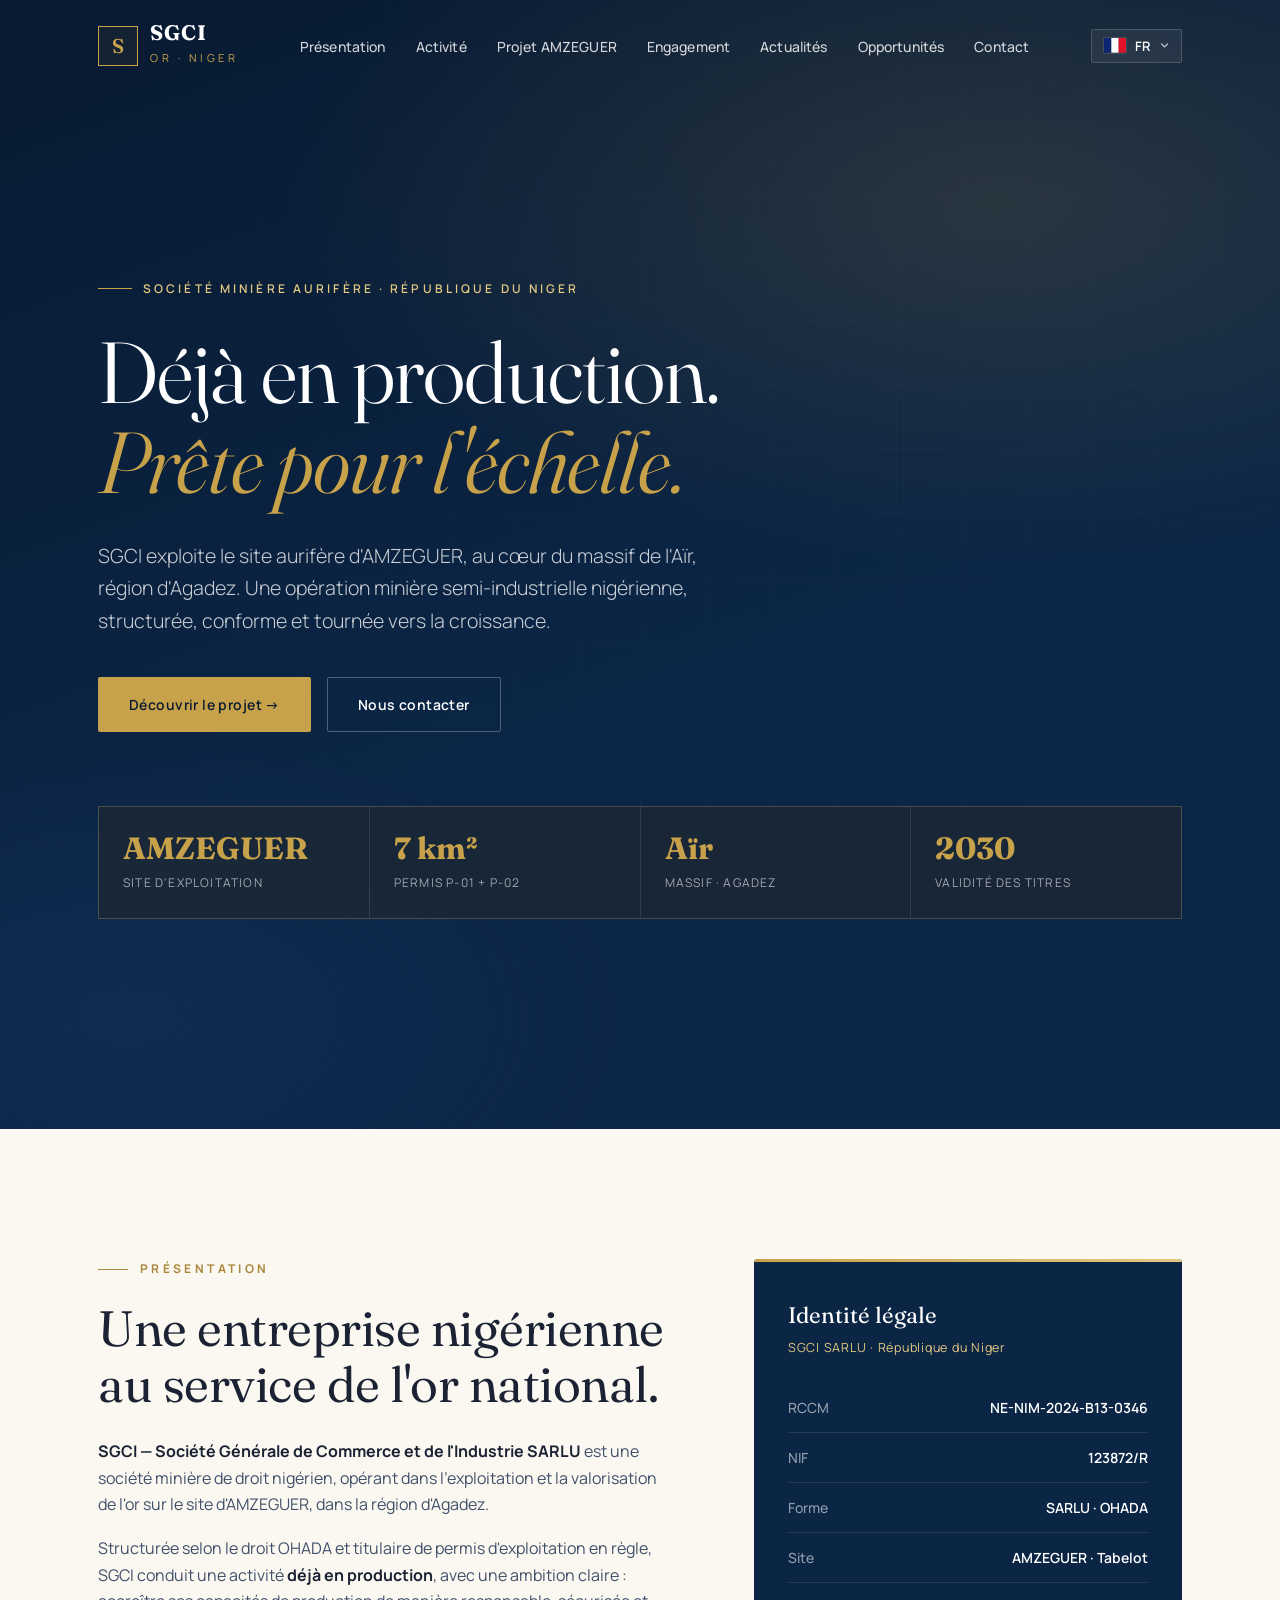
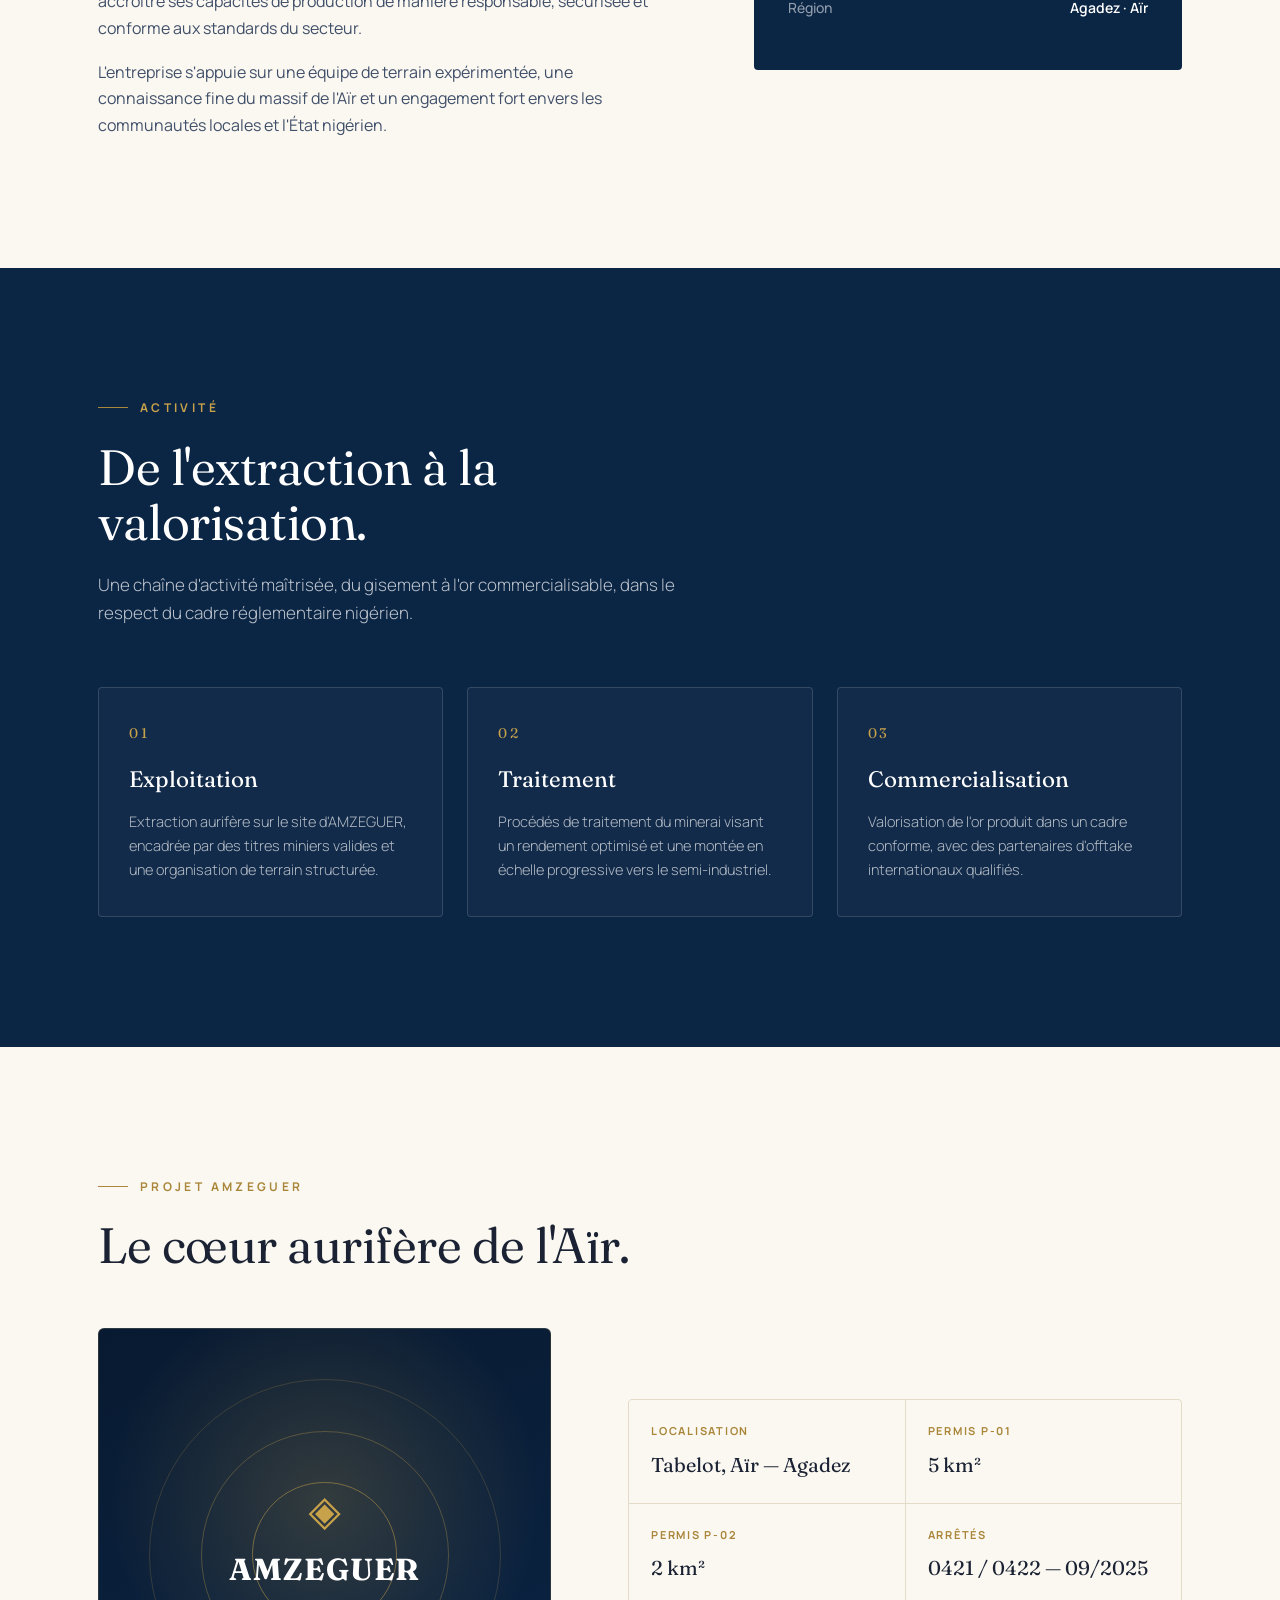
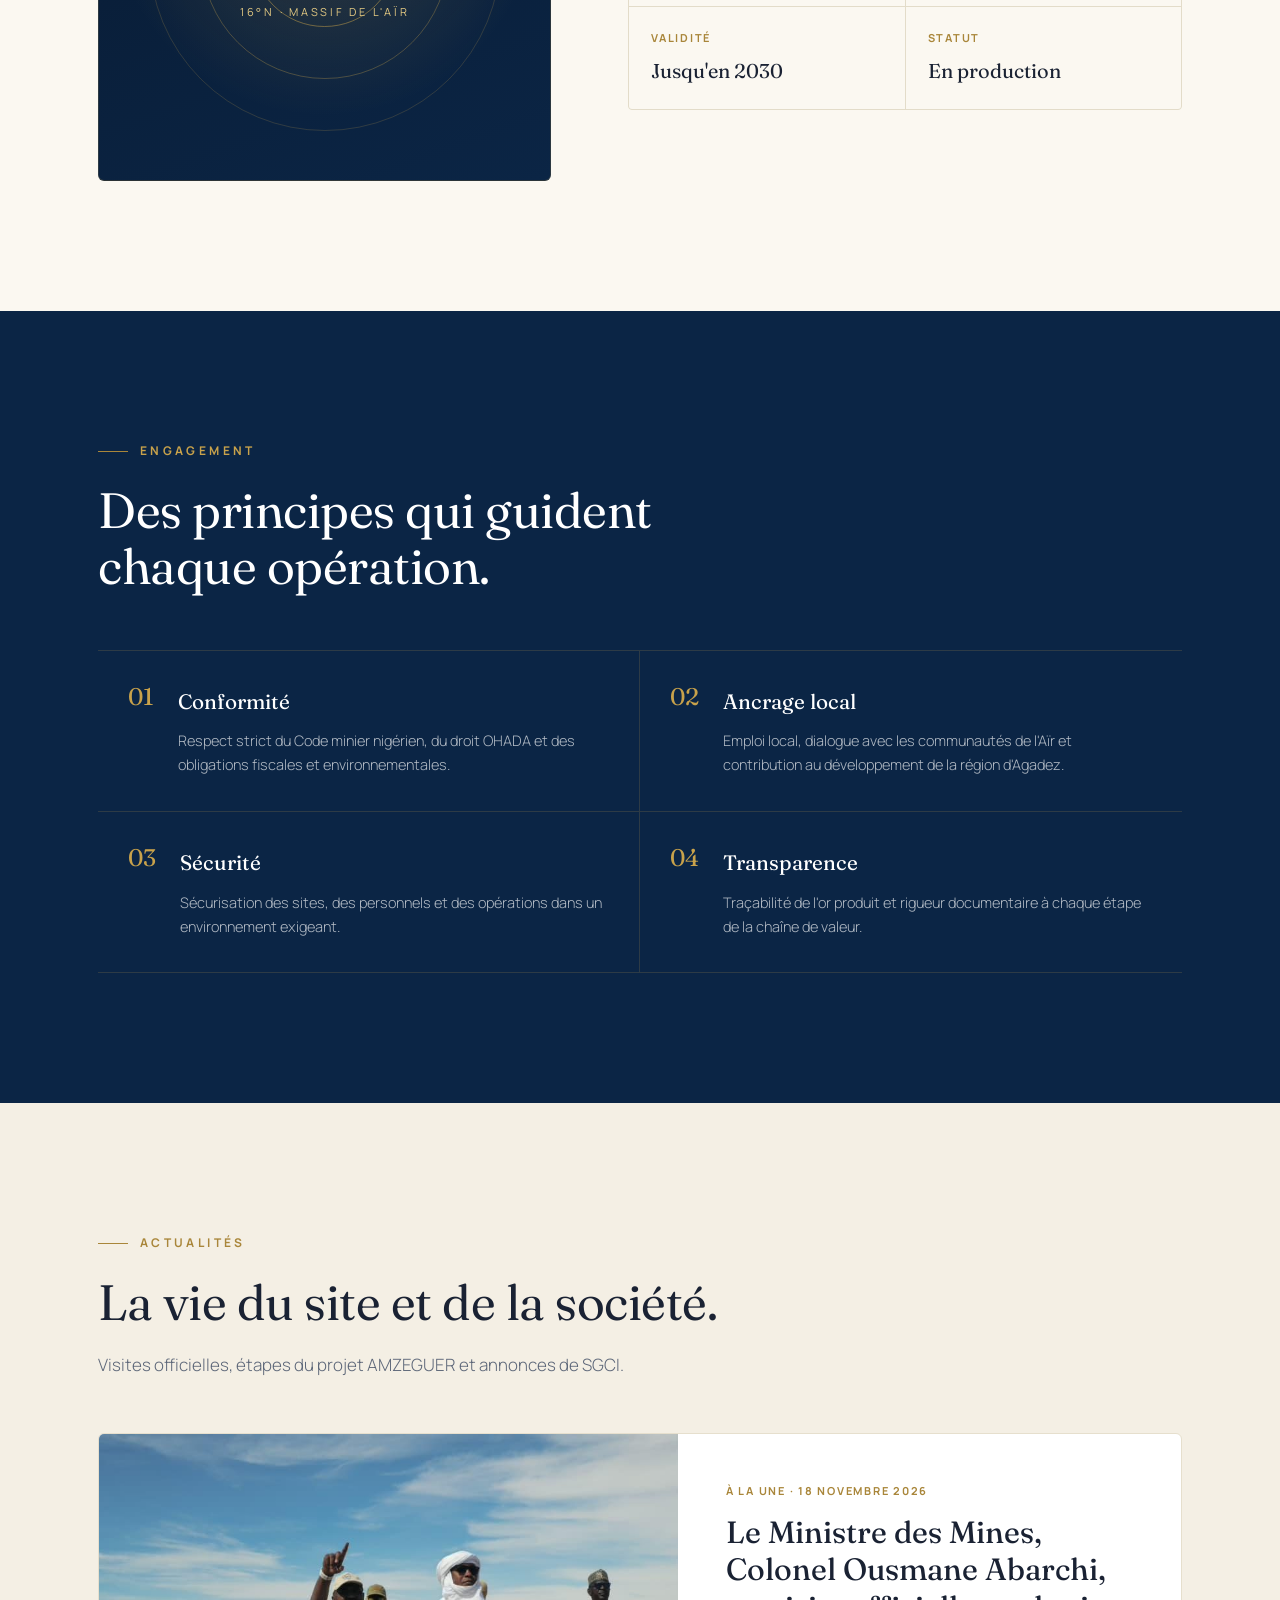
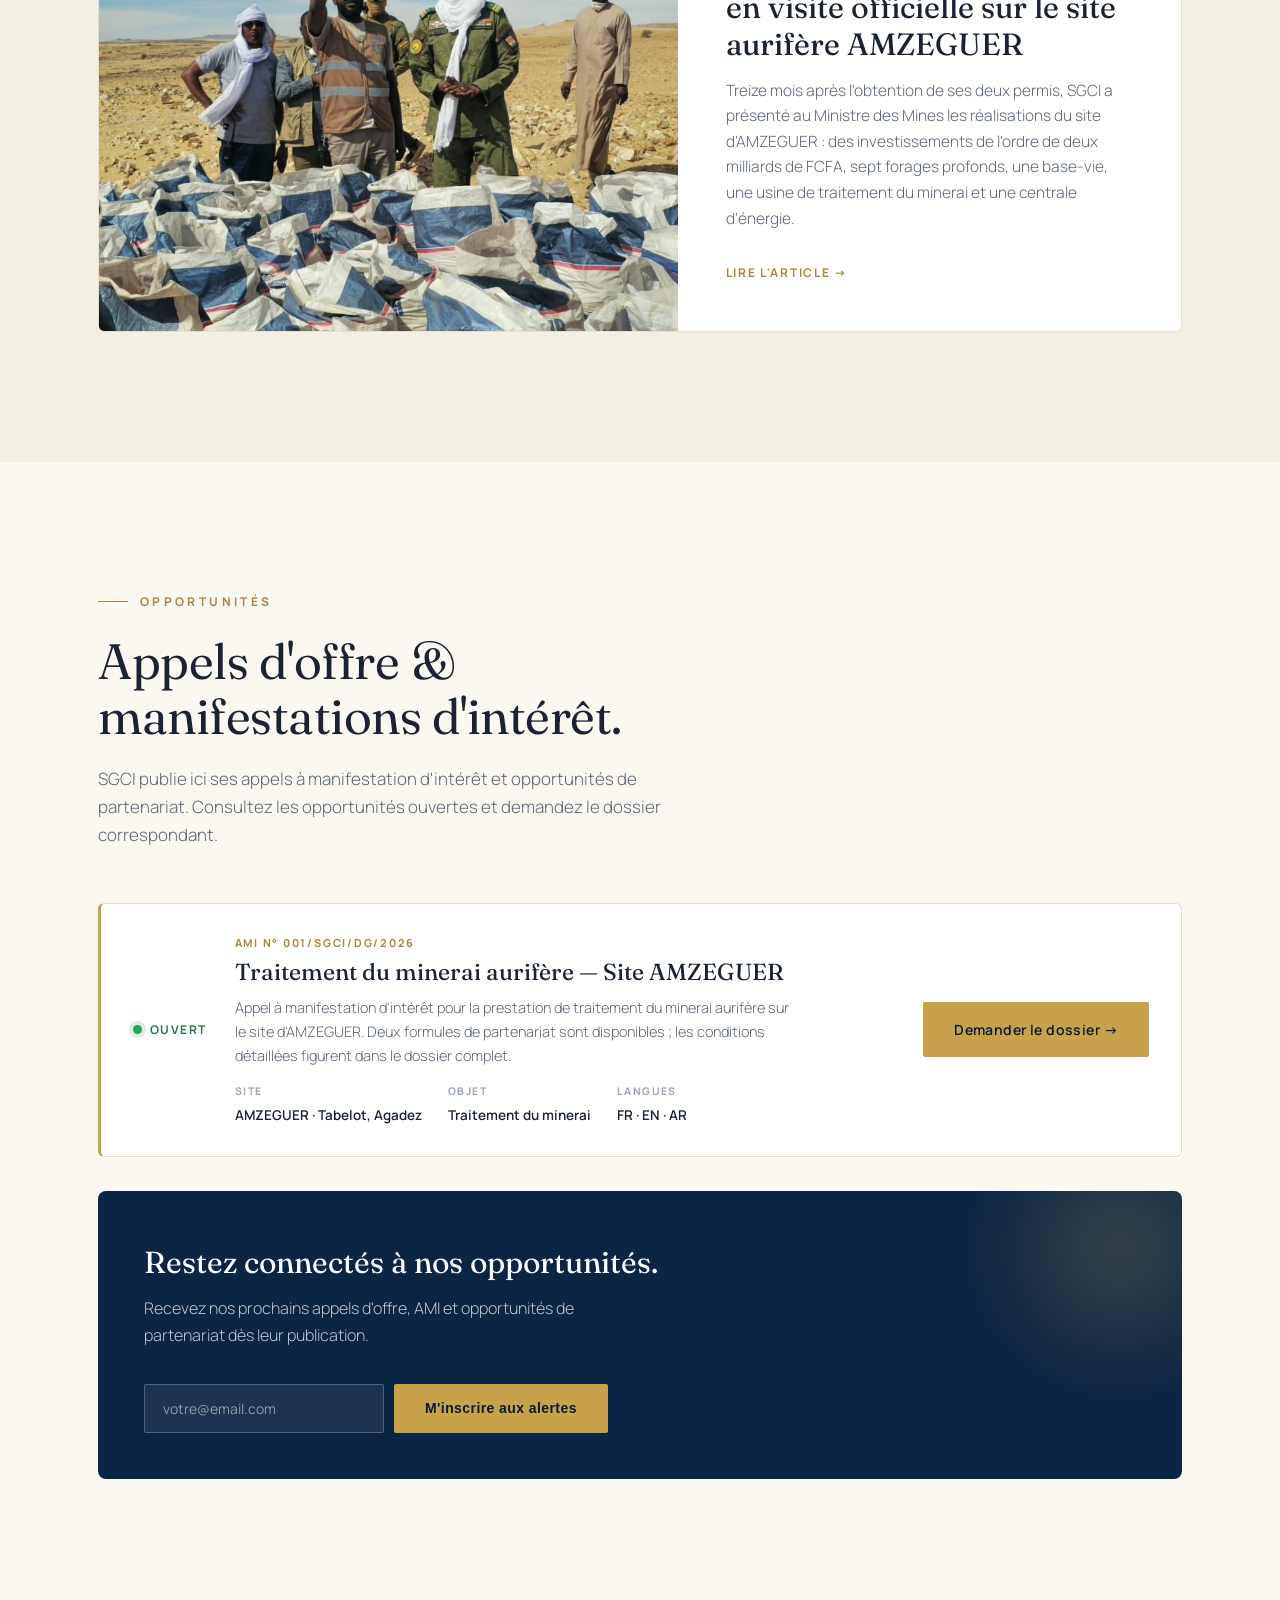
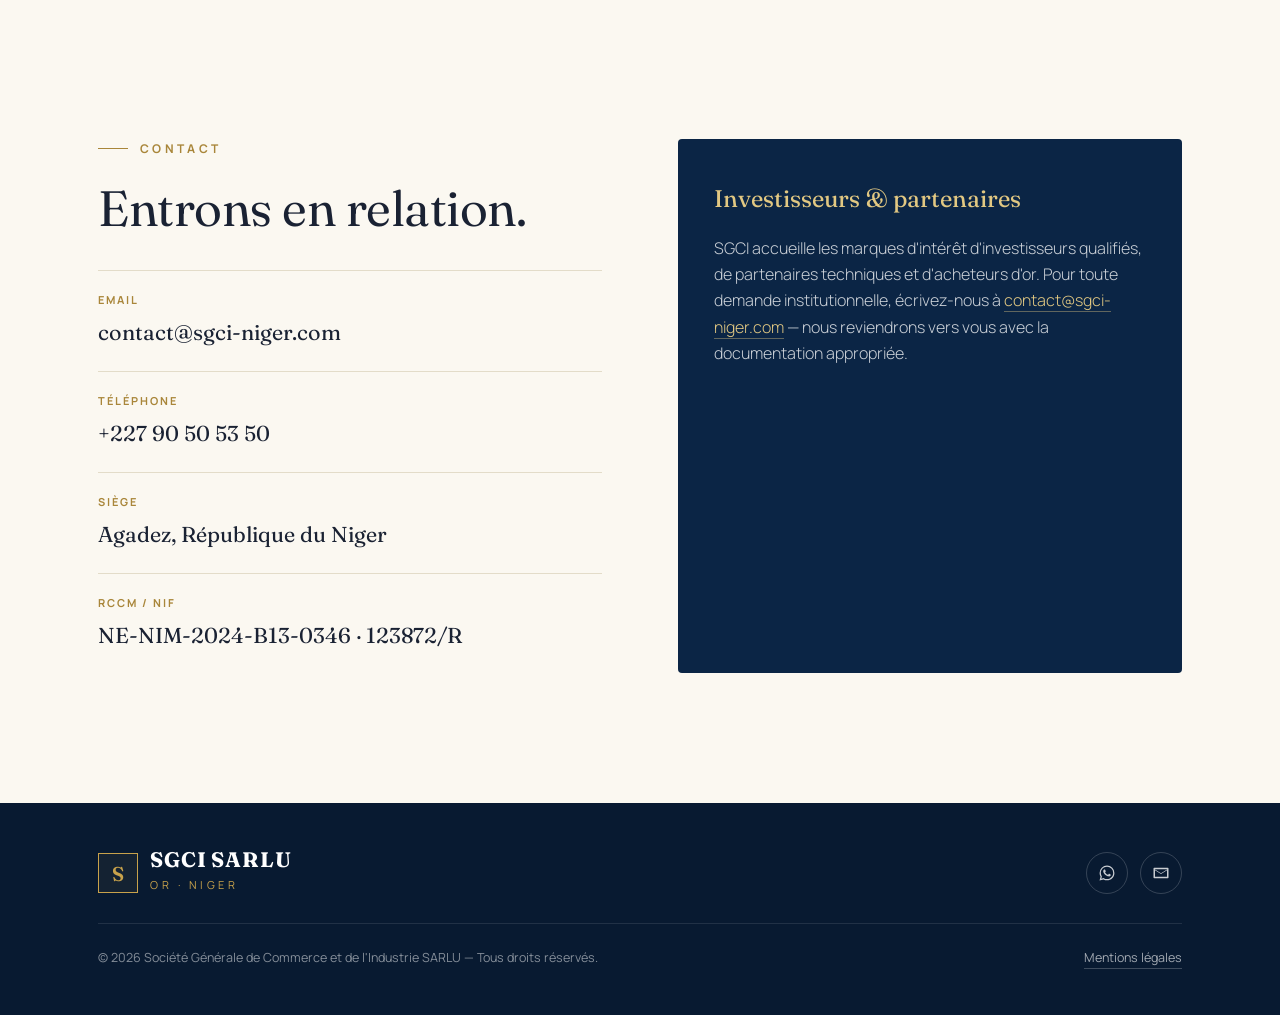
==== commit 60024c5a: "Actualité à la une : visite officielle du Ministre des Mines sur le site AMZEGUER (article complet F" ====
--- a/index.html
+++ b/index.html
@@ -548,9 +548,9 @@
       <article class="news-card feature reveal">
         <a class="news-img" href="/actualites/visite-ministre-mines-amzeguer" tabindex="-1" aria-hidden="true"><img src="/media/actualites/visite-ministre-mines/01.jpg" alt="" loading="lazy" decoding="async" width="1020" height="765" /></a>
         <div class="news-body">
-          <div class="opp-ref">Visite officielle · 18 novembre 2026</div>
-          <h3><a href="/actualites/visite-ministre-mines-amzeguer">Le Ministre des Mines en visite approfondie sur le site aurifère d'AMZEGUER</a></h3>
-          <p>Le Commissaire-Colonel Ousmane Abarchi, Ministre des Mines, s'est rendu sur le site d'AMZEGUER, exploité par SGCI dans le massif de l'Aïr, à la tête d'une délégation de cadres du Ministère et de dirigeants du secteur minier.</p>
+          <div class="opp-ref">À la une · 18 novembre 2026</div>
+          <h3><a href="/actualites/visite-ministre-mines-amzeguer">Le Ministre des Mines, Colonel Ousmane Abarchi, en visite officielle sur le site aurifère AMZEGUER</a></h3>
+          <p>Treize mois après l'obtention de ses deux permis, SGCI a présenté au Ministre des Mines les réalisations du site d'AMZEGUER : des investissements de l'ordre de deux milliards de FCFA, sept forages profonds, une base-vie, une usine de traitement du minerai et une centrale d'énergie.</p>
           <a class="news-more" href="/actualites/visite-ministre-mines-amzeguer">Lire l'article →</a>
         </div>
       </article>
